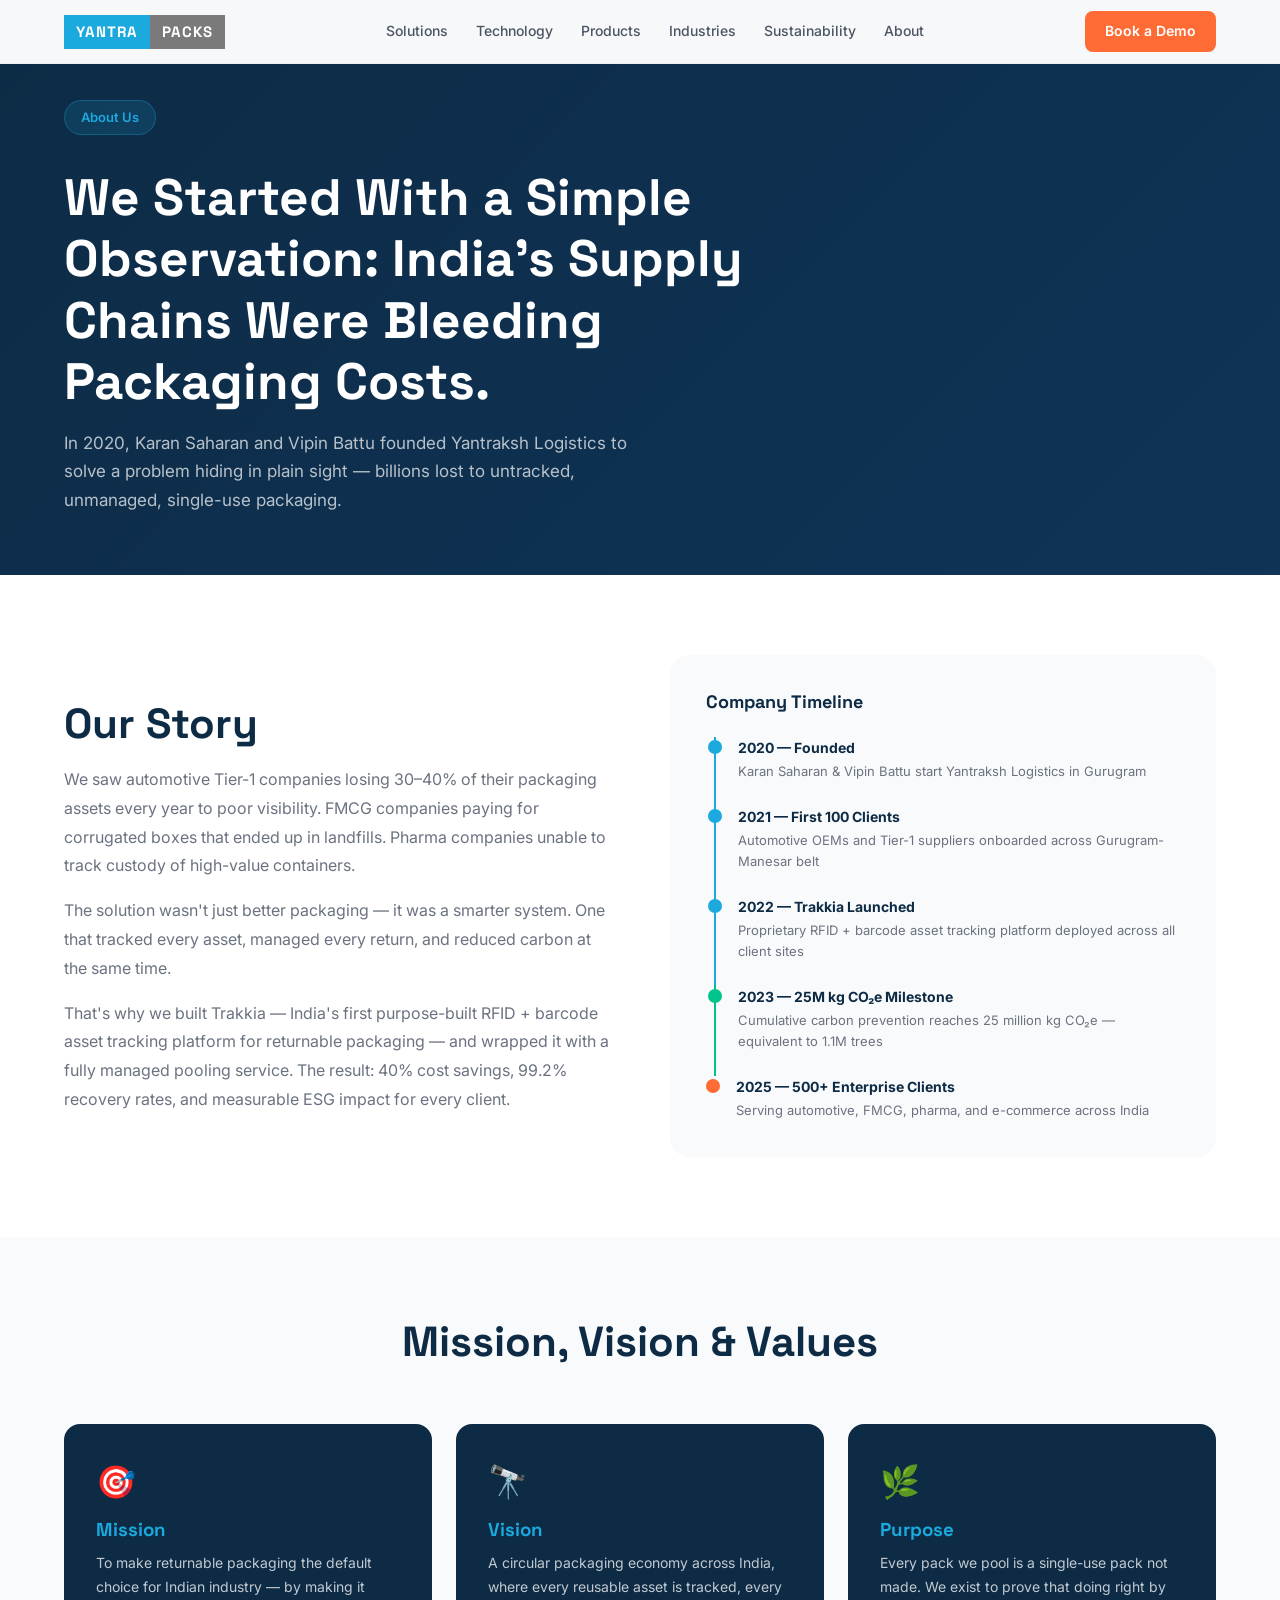
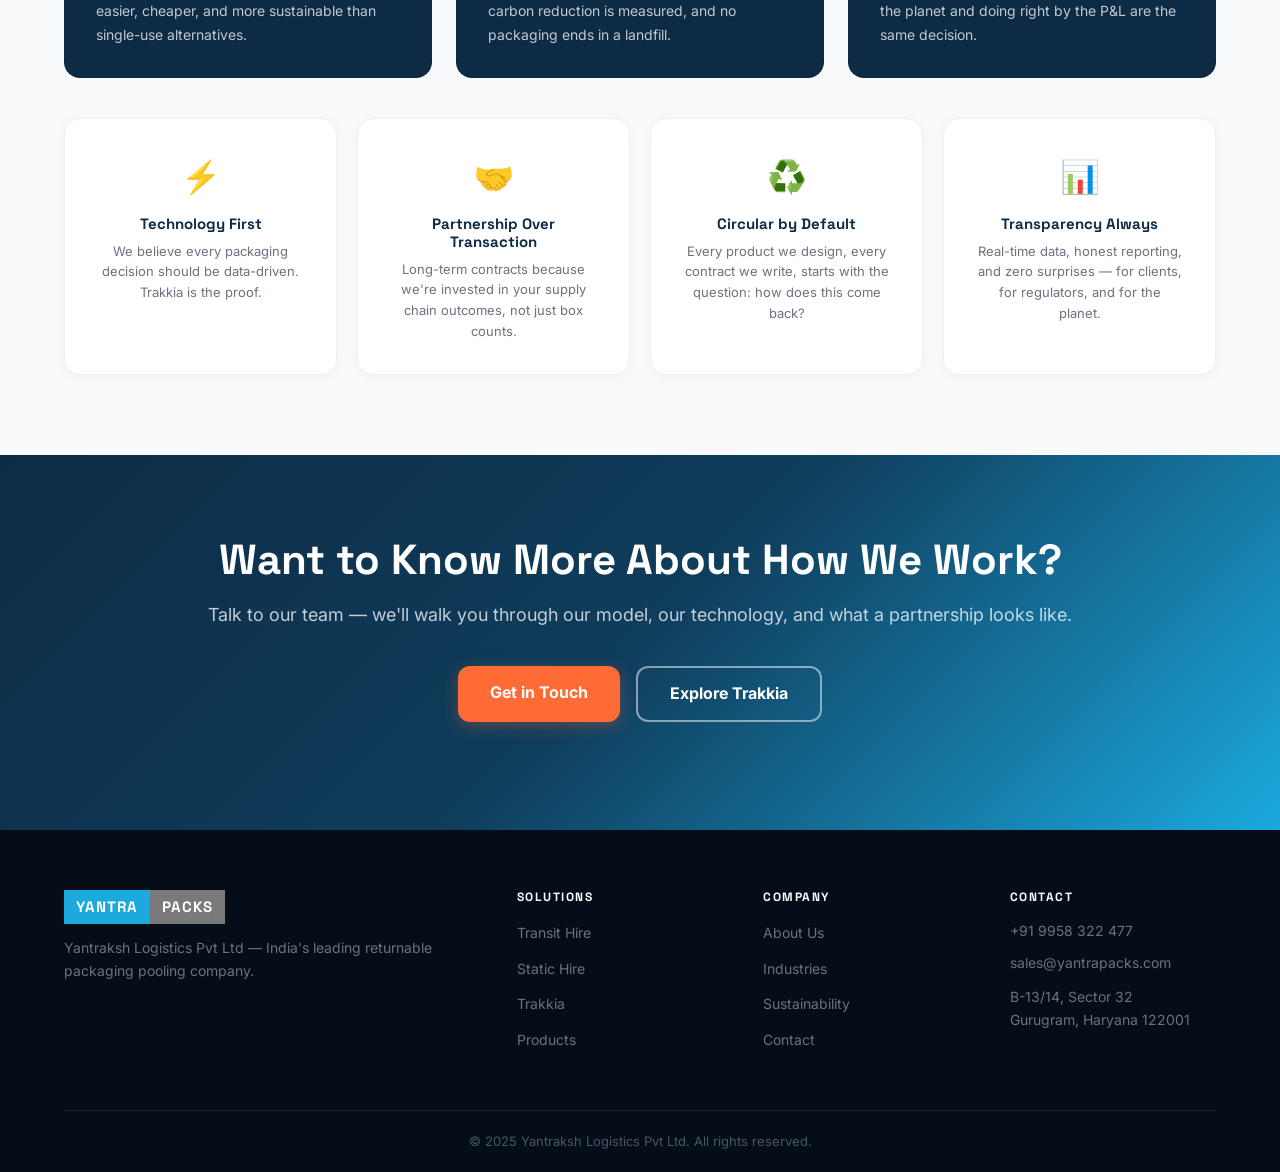
==== about.html @ 0116915f "feat: complete 8-page website with full SEO, content, and Trakkia showcase Pages: index, technology," ====
<!DOCTYPE html>
<html lang="en">
<head>
<meta charset="UTF-8">
<meta name="viewport" content="width=device-width, initial-scale=1.0">
<link href="https://fonts.googleapis.com/css2?family=Inter:wght@400;500;600;700&family=Space+Grotesk:wght@600;700;800;900&display=swap" rel="stylesheet">
<link rel="stylesheet" href="css/style.css">
<title>About Yantra Packs | Yantraksh Logistics Pvt Ltd — Gurugram</title>
<meta name="description" content="Founded in 2020 by Karan Saharan & Vipin Battu. Yantraksh Logistics Pvt Ltd is India's technology-driven returnable packaging pooling company, headquartered in Gurugram.">
<link rel="canonical" href="https://www.yantrapacks.com/about.html">
<meta property="og:title" content="About Yantra Packs | Yantraksh Logistics Pvt Ltd">
<meta property="og:type" content="website">
</head><body>
<nav class="navbar"><div class="container"><a href="index.html" class="nav-logo"><span class="logo-yantra">YANTRA</span><span class="logo-packs">PACKS</span></a><div class="nav-links"><a href="solutions.html">Solutions</a><a href="technology.html">Technology</a><a href="products.html">Products</a><a href="industries.html">Industries</a><a href="sustainability.html">Sustainability</a><a href="about.html">About</a></div><div class="nav-cta"><a href="contact.html" class="btn-demo">Book a Demo</a></div><button class="hamburger" id="mb" aria-label="Menu"><svg width="24" height="24" fill="none" stroke="#374151" stroke-width="2" viewBox="0 0 24 24"><path d="M4 6h16M4 12h16M4 18h16"/></svg></button></div><div class="mobile-menu" id="mm"><a href="solutions.html">Solutions</a><a href="technology.html">Technology</a><a href="products.html">Products</a><a href="industries.html">Industries</a><a href="sustainability.html">Sustainability</a><a href="about.html">About</a><a href="contact.html">Book a Demo</a></div></nav>
<section style="background:linear-gradient(135deg,#0D2B45,#0f3458);padding:100px 0 60px;">
  <div class="container">
    <span class="section-tag">About Us</span>
    <h1 style="font-size:clamp(32px,4vw,52px);font-weight:900;color:#fff;margin:16px 0 16px;max-width:700px;">We Started With a Simple Observation: India's Supply Chains Were Bleeding Packaging Costs.</h1>
    <p style="font-size:17px;color:rgba(255,255,255,0.7);max-width:600px;line-height:1.7;">In 2020, Karan Saharan and Vipin Battu founded Yantraksh Logistics to solve a problem hiding in plain sight — billions lost to untracked, unmanaged, single-use packaging.</p>
  </div>
</section>

<section class="section" style="background:#fff;">
  <div class="container">
    <div class="grid-2" style="align-items:center;gap:60px;">
      <div class="fu">
        <h2 class="section-title">Our Story</h2>
        <p style="color:#6b7280;line-height:1.8;margin-bottom:16px;">We saw automotive Tier-1 companies losing 30–40% of their packaging assets every year to poor visibility. FMCG companies paying for corrugated boxes that ended up in landfills. Pharma companies unable to track custody of high-value containers.</p>
        <p style="color:#6b7280;line-height:1.8;margin-bottom:16px;">The solution wasn't just better packaging — it was a smarter system. One that tracked every asset, managed every return, and reduced carbon at the same time.</p>
        <p style="color:#6b7280;line-height:1.8;">That's why we built Trakkia — India's first purpose-built RFID + barcode asset tracking platform for returnable packaging — and wrapped it with a fully managed pooling service. The result: 40% cost savings, 99.2% recovery rates, and measurable ESG impact for every client.</p>
      </div>
      <div class="fu2">
        <div style="background:#f9fafb;border-radius:20px;padding:36px;">
          <h3 style="font-size:18px;font-weight:800;color:#0D2B45;margin-bottom:24px;">Company Timeline</h3>
          <div style="display:flex;flex-direction:column;gap:0;">
            <div style="display:flex;gap:16px;padding-bottom:24px;border-left:2px solid #1BA9DE;margin-left:8px;padding-left:20px;"><div style="width:14px;height:14px;background:#1BA9DE;border-radius:50%;margin-left:-28px;flex-shrink:0;margin-top:3px;"></div><div><div style="font-weight:700;font-size:14px;color:#0D2B45;">2020 — Founded</div><div style="font-size:13px;color:#6b7280;margin-top:2px;">Karan Saharan & Vipin Battu start Yantraksh Logistics in Gurugram</div></div></div>
            <div style="display:flex;gap:16px;padding-bottom:24px;border-left:2px solid #1BA9DE;margin-left:8px;padding-left:20px;"><div style="width:14px;height:14px;background:#1BA9DE;border-radius:50%;margin-left:-28px;flex-shrink:0;margin-top:3px;"></div><div><div style="font-weight:700;font-size:14px;color:#0D2B45;">2021 — First 100 Clients</div><div style="font-size:13px;color:#6b7280;margin-top:2px;">Automotive OEMs and Tier-1 suppliers onboarded across Gurugram-Manesar belt</div></div></div>
            <div style="display:flex;gap:16px;padding-bottom:24px;border-left:2px solid #1BA9DE;margin-left:8px;padding-left:20px;"><div style="width:14px;height:14px;background:#1BA9DE;border-radius:50%;margin-left:-28px;flex-shrink:0;margin-top:3px;"></div><div><div style="font-weight:700;font-size:14px;color:#0D2B45;">2022 — Trakkia Launched</div><div style="font-size:13px;color:#6b7280;margin-top:2px;">Proprietary RFID + barcode asset tracking platform deployed across all client sites</div></div></div>
            <div style="display:flex;gap:16px;padding-bottom:24px;border-left:2px solid #00C48C;margin-left:8px;padding-left:20px;"><div style="width:14px;height:14px;background:#00C48C;border-radius:50%;margin-left:-28px;flex-shrink:0;margin-top:3px;"></div><div><div style="font-weight:700;font-size:14px;color:#0D2B45;">2023 — 25M kg CO₂e Milestone</div><div style="font-size:13px;color:#6b7280;margin-top:2px;">Cumulative carbon prevention reaches 25 million kg CO₂e — equivalent to 1.1M trees</div></div></div>
            <div style="display:flex;gap:16px;margin-left:8px;padding-left:20px;"><div style="width:14px;height:14px;background:#FF6B35;border-radius:50%;margin-left:-28px;flex-shrink:0;margin-top:3px;"></div><div><div style="font-weight:700;font-size:14px;color:#0D2B45;">2025 — 500+ Enterprise Clients</div><div style="font-size:13px;color:#6b7280;margin-top:2px;">Serving automotive, FMCG, pharma, and e-commerce across India</div></div></div>
          </div>
        </div>
      </div>
    </div>
  </div>
</section>

<section class="section" style="background:#f9fafb;">
  <div class="container">
    <div class="section-header text-center fu"><h2 class="section-title">Mission, Vision & Values</h2></div>
    <div class="grid-3" style="margin-bottom:40px;">
      <div style="background:#0D2B45;border-radius:16px;padding:32px;" class="fu"><div style="font-size:32px;margin-bottom:12px;">🎯</div><h3 style="color:#1BA9DE;font-weight:800;margin-bottom:10px;">Mission</h3><p style="color:rgba(255,255,255,0.75);font-size:14px;line-height:1.7;">To make returnable packaging the default choice for Indian industry — by making it easier, cheaper, and more sustainable than single-use alternatives.</p></div>
      <div style="background:#0D2B45;border-radius:16px;padding:32px;" class="fu2"><div style="font-size:32px;margin-bottom:12px;">🔭</div><h3 style="color:#1BA9DE;font-weight:800;margin-bottom:10px;">Vision</h3><p style="color:rgba(255,255,255,0.75);font-size:14px;line-height:1.7;">A circular packaging economy across India, where every reusable asset is tracked, every carbon reduction is measured, and no packaging ends in a landfill.</p></div>
      <div style="background:#0D2B45;border-radius:16px;padding:32px;" class="fu3"><div style="font-size:32px;margin-bottom:12px;">🌿</div><h3 style="color:#1BA9DE;font-weight:800;margin-bottom:10px;">Purpose</h3><p style="color:rgba(255,255,255,0.75);font-size:14px;line-height:1.7;">Every pack we pool is a single-use pack not made. We exist to prove that doing right by the planet and doing right by the P&L are the same decision.</p></div>
    </div>
    <div class="grid-4">
      <div class="card fu" style="text-align:center;"><div style="font-size:32px;margin-bottom:12px;">⚡</div><h3 style="font-size:15px;font-weight:700;color:#0D2B45;margin-bottom:8px;">Technology First</h3><p style="font-size:13px;color:#6b7280;">We believe every packaging decision should be data-driven. Trakkia is the proof.</p></div>
      <div class="card fu2" style="text-align:center;"><div style="font-size:32px;margin-bottom:12px;">🤝</div><h3 style="font-size:15px;font-weight:700;color:#0D2B45;margin-bottom:8px;">Partnership Over Transaction</h3><p style="font-size:13px;color:#6b7280;">Long-term contracts because we're invested in your supply chain outcomes, not just box counts.</p></div>
      <div class="card fu3" style="text-align:center;"><div style="font-size:32px;margin-bottom:12px;">♻️</div><h3 style="font-size:15px;font-weight:700;color:#0D2B45;margin-bottom:8px;">Circular by Default</h3><p style="font-size:13px;color:#6b7280;">Every product we design, every contract we write, starts with the question: how does this come back?</p></div>
      <div class="card fu3" style="text-align:center;"><div style="font-size:32px;margin-bottom:12px;">📊</div><h3 style="font-size:15px;font-weight:700;color:#0D2B45;margin-bottom:8px;">Transparency Always</h3><p style="font-size:13px;color:#6b7280;">Real-time data, honest reporting, and zero surprises — for clients, for regulators, and for the planet.</p></div>
    </div>
  </div>
</section>

<section class="cta-band">
  <div class="container">
    <h2 class="fu">Want to Know More About How We Work?</h2>
    <p class="fu2">Talk to our team — we'll walk you through our model, our technology, and what a partnership looks like.</p>
    <div class="cta-btns fu3"><a href="contact.html" class="btn-primary">Get in Touch</a><a href="technology.html" class="btn-outline-white">Explore Trakkia</a></div>
  </div>
</section>
<footer class="footer"><div class="container"><div class="footer-grid"><div><div class="nav-logo" style="margin-bottom:12px;"><span class="logo-yantra">YANTRA</span><span class="logo-packs">PACKS</span></div><p class="footer-tagline">Yantraksh Logistics Pvt Ltd — India's leading returnable packaging pooling company.</p></div><div><h4>Solutions</h4><ul><li><a href="solutions.html">Transit Hire</a></li><li><a href="solutions.html">Static Hire</a></li><li><a href="technology.html">Trakkia</a></li><li><a href="products.html">Products</a></li></ul></div><div><h4>Company</h4><ul><li><a href="about.html">About Us</a></li><li><a href="industries.html">Industries</a></li><li><a href="sustainability.html">Sustainability</a></li><li><a href="contact.html">Contact</a></li></ul></div><div><h4>Contact</h4><ul class="footer-contact"><li><a href="tel:+919958322477">+91 9958 322 477</a></li><li><a href="mailto:sales@yantrapacks.com">sales@yantrapacks.com</a></li><li style="margin-top:8px;line-height:1.7;">B-13/14, Sector 32<br>Gurugram, Haryana 122001</li></ul></div></div><div class="footer-bar">© 2025 Yantraksh Logistics Pvt Ltd. All rights reserved.</div></div></footer><script src="js/main.js"></script>
</body>
</html>
---- css/style.css ----
/* Yantra Packs — Master Stylesheet */
:root {
  --primary: #1BA9DE;
  --navy: #0D2B45;
  --eco: #00C48C;
  --cta: #FF6B35;
  --gray-dark: #7A7A7A;
  --text: #1A2B3C;
  --bg-light: #F5FAFD;
}

/* Reset & Base */
*, *::before, *::after { box-sizing: border-box; margin: 0; padding: 0; }
body { font-family: 'Inter', sans-serif; color: var(--text); background: #fff; line-height: 1.6; }
h1,h2,h3,h4,h5 { font-family: 'Space Grotesk', sans-serif; line-height: 1.2; }
a { text-decoration: none; color: inherit; }
img { max-width: 100%; }

/* Layout */
.container { max-width: 1200px; margin: 0 auto; padding: 0 24px; }
.section { padding: 80px 0; }
.section-sm { padding: 60px 0; }
.grid-2 { display: grid; grid-template-columns: 1fr 1fr; gap: 32px; }
.grid-3 { display: grid; grid-template-columns: repeat(3, 1fr); gap: 24px; }
.grid-4 { display: grid; grid-template-columns: repeat(4, 1fr); gap: 20px; }
.grid-6 { display: grid; grid-template-columns: repeat(6, 1fr); gap: 12px; }
.flex { display: flex; }
.flex-center { display: flex; align-items: center; justify-content: center; }
.flex-between { display: flex; align-items: center; justify-content: space-between; }
.text-center { text-align: center; }

/* Typography */
.section-tag { display: inline-block; background: rgba(27,169,222,0.15); color: var(--primary); border: 1px solid rgba(27,169,222,0.3); padding: 6px 16px; border-radius: 99px; font-size: 13px; font-weight: 600; margin-bottom: 16px; }
.section-title { font-size: clamp(28px, 4vw, 42px); font-weight: 800; color: var(--navy); margin-bottom: 16px; }
.section-title.white { color: #fff; }
.section-sub { font-size: 16px; color: #6b7280; max-width: 560px; }
.section-header { margin-bottom: 56px; }

/* Navbar */
.navbar { position: fixed; top: 0; width: 100%; z-index: 100; background: rgba(255,255,255,0.97); backdrop-filter: blur(12px); border-bottom: 1px solid #f0f0f0; height: 64px; }
.navbar .container { height: 100%; display: flex; align-items: center; justify-content: space-between; }
.nav-logo { display: flex; align-items: center; }
.logo-yantra { background: var(--primary); color: #fff; font-weight: 800; padding: 5px 12px; font-family: 'Space Grotesk', sans-serif; letter-spacing: 1px; font-size: 15px; }
.logo-packs { background: var(--gray-dark); color: #fff; font-weight: 800; padding: 5px 12px; font-family: 'Space Grotesk', sans-serif; letter-spacing: 1px; font-size: 15px; }
.nav-links { display: flex; align-items: center; gap: 28px; }
.nav-links a { font-size: 14px; font-weight: 500; color: #4b5563; transition: color 0.2s; }
.nav-links a:hover { color: var(--primary); }
.nav-cta { display: flex; align-items: center; gap: 12px; }
.btn-demo { background: var(--cta); color: #fff; padding: 9px 20px; border-radius: 8px; font-weight: 600; font-size: 14px; transition: background 0.2s; white-space: nowrap; }
.btn-demo:hover { background: #e05a28; }
.hamburger { display: none; background: none; border: none; cursor: pointer; padding: 4px; }
.mobile-menu { display: none; position: absolute; top: 64px; left: 0; width: 100%; background: #fff; border-top: 1px solid #f0f0f0; padding: 16px 24px; box-shadow: 0 8px 24px rgba(0,0,0,0.1); }
.mobile-menu.open { display: block; }
.mobile-menu a { display: block; padding: 10px 0; font-size: 15px; font-weight: 500; color: #374151; border-bottom: 1px solid #f9f9f9; }
.mobile-menu a:last-child { border-bottom: none; background: var(--cta); color: #fff; text-align: center; padding: 12px; border-radius: 8px; margin-top: 8px; font-weight: 600; }

/* Buttons */
.btn-primary { background: var(--cta); color: #fff; padding: 14px 32px; border-radius: 12px; font-weight: 700; font-size: 16px; display: inline-block; transition: background 0.2s, transform 0.1s; box-shadow: 0 4px 16px rgba(255,107,53,0.3); }
.btn-primary:hover { background: #e05a28; transform: translateY(-1px); }
.btn-outline-white { border: 2px solid rgba(255,255,255,0.5); color: #fff; padding: 13px 32px; border-radius: 12px; font-weight: 700; font-size: 16px; display: inline-block; transition: background 0.2s; }
.btn-outline-white:hover { background: rgba(255,255,255,0.1); }
.btn-outline-navy { border: 2px solid var(--navy); color: var(--navy); padding: 12px 32px; border-radius: 12px; font-weight: 700; font-size: 15px; display: inline-block; transition: all 0.2s; }
.btn-outline-navy:hover { background: var(--navy); color: #fff; }
.btn-outline-primary { border: 2px solid var(--primary); color: var(--primary); padding: 12px 32px; border-radius: 12px; font-weight: 700; font-size: 15px; display: inline-block; transition: all 0.2s; }
.btn-outline-primary:hover { background: var(--primary); color: #fff; }

/* Hero */
.hero { background: linear-gradient(135deg, #0D2B45 0%, #0f3458 50%, #1a4a6e 100%); min-height: 100vh; display: flex; align-items: center; padding-top: 64px; }
.hero-content { padding: 60px 0; }
.hero-tag { display: inline-block; background: rgba(27,169,222,0.2); color: var(--primary); border: 1px solid rgba(27,169,222,0.35); padding: 7px 18px; border-radius: 99px; font-size: 13px; font-weight: 600; margin-bottom: 24px; }
.hero h1 { font-size: clamp(36px, 5vw, 60px); font-weight: 900; color: #fff; margin-bottom: 20px; line-height: 1.1; }
.hero h1 span { color: var(--primary); }
.hero-sub { font-size: 18px; color: rgba(255,255,255,0.75); margin-bottom: 36px; max-width: 520px; line-height: 1.7; }
.hero-btns { display: flex; gap: 16px; flex-wrap: wrap; margin-bottom: 48px; }
.hero-stats { display: grid; grid-template-columns: repeat(3, 1fr); gap: 16px; max-width: 480px; }
.stat-badge { background: rgba(255,255,255,0.08); border: 1px solid rgba(255,255,255,0.15); border-radius: 12px; padding: 16px; text-align: center; box-shadow: 0 0 24px rgba(27,169,222,0.1); }
.stat-badge .num { font-size: 24px; font-weight: 900; color: var(--primary); font-family: 'Space Grotesk', sans-serif; }
.stat-badge .lbl { font-size: 11px; color: rgba(255,255,255,0.6); margin-top: 4px; }

/* Dashboard Mockup */
.dashboard-mock { background: #060f1a; border-radius: 20px; padding: 20px; border: 1px solid rgba(27,169,222,0.2); box-shadow: 0 24px 80px rgba(0,0,0,0.5), 0 0 40px rgba(27,169,222,0.1); }
.dash-header { display: flex; align-items: center; justify-content: space-between; margin-bottom: 16px; }
.dash-logo { background: var(--primary); color: #fff; font-weight: 700; padding: 4px 10px; font-size: 12px; letter-spacing: 1px; font-family: 'Space Grotesk', sans-serif; }
.dash-live { display: flex; align-items: center; gap: 6px; font-size: 12px; color: #4ade80; font-weight: 600; }
.dash-dot { width: 8px; height: 8px; background: #4ade80; border-radius: 50%; animation: pulse 2s infinite; }
@keyframes pulse { 0%,100%{opacity:1} 50%{opacity:0.4} }
.dash-cards { display: grid; grid-template-columns: repeat(3, 1fr); gap: 10px; margin-bottom: 16px; }
.dash-card { background: rgba(13,43,69,0.8); border-radius: 10px; padding: 12px; text-align: center; }
.dash-card .dval { font-size: 18px; font-weight: 800; color: #fff; font-family: 'Space Grotesk', sans-serif; }
.dash-card .dval.blue { color: var(--primary); }
.dash-card .dval.green { color: var(--eco); }
.dash-card .dlbl { font-size: 11px; color: #9ca3af; margin-top: 2px; }
.dash-bar-row { margin-bottom: 16px; }
.dash-bar-label { display: flex; justify-content: space-between; font-size: 12px; color: #9ca3af; margin-bottom: 6px; }
.dash-bar-label span:last-child { color: var(--eco); font-weight: 600; }
.dash-bar-track { background: #1f2937; border-radius: 99px; height: 8px; }
.dash-bar-fill { background: var(--primary); height: 8px; border-radius: 99px; }
.dash-events { display: flex; flex-direction: column; gap: 8px; }
.dash-event { display: flex; align-items: center; gap: 10px; background: rgba(13,43,69,0.5); border-radius: 8px; padding: 10px 12px; }
.dash-dot-sm { width: 8px; height: 8px; border-radius: 50%; flex-shrink: 0; }
.dash-event-text { font-size: 12px; color: #d1d5db; flex: 1; }
.dash-event-time { font-size: 11px; color: #6b7280; }

/* Cards */
.card { background: #fff; border-radius: 16px; padding: 32px; border: 1px solid #f0f0f0; box-shadow: 0 2px 12px rgba(0,0,0,0.04); }
.card:hover { box-shadow: 0 8px 32px rgba(0,0,0,0.08); transform: translateY(-2px); transition: all 0.2s; }
.card-icon { font-size: 40px; margin-bottom: 16px; }

/* Steps */
.step-num { width: 64px; height: 64px; background: rgba(27,169,222,0.1); border-radius: 16px; display: flex; align-items: center; justify-content: center; font-size: 24px; font-weight: 900; color: var(--primary); font-family: 'Space Grotesk', sans-serif; margin: 0 auto 20px; }

/* Feature Tiles (Trakkia) */
.feature-tile { background: rgba(255,255,255,0.05); border: 1px solid rgba(255,255,255,0.1); border-radius: 16px; padding: 24px; text-align: center; transition: background 0.2s; }
.feature-tile:hover { background: rgba(255,255,255,0.1); }
.feature-tile .icon { font-size: 32px; margin-bottom: 12px; }
.feature-tile h3 { color: #fff; font-weight: 700; margin-bottom: 8px; font-size: 16px; }
.feature-tile p { color: rgba(147,197,253,0.8); font-size: 13px; line-height: 1.6; }

/* Impact Band */
.impact-band { background: var(--primary); padding: 64px 0; }
.impact-stat .big { font-size: clamp(40px, 5vw, 56px); font-weight: 900; color: #fff; font-family: 'Space Grotesk', sans-serif; }
.impact-stat .lbl { font-size: 14px; color: rgba(255,255,255,0.75); font-weight: 500; margin-top: 6px; }

/* Hire Model Cards */
.hire-card { border-radius: 16px; overflow: hidden; border: 1px solid #e5e7eb; box-shadow: 0 2px 12px rgba(0,0,0,0.04); }
.hire-header { padding: 24px 32px; }
.hire-header h3 { color: #fff; font-size: 22px; font-weight: 800; margin-bottom: 4px; }
.hire-header p { color: rgba(255,255,255,0.7); font-size: 14px; }
.hire-body { padding: 28px 32px; }
.hire-body ul { list-style: none; margin-bottom: 20px; }
.hire-body ul li { display: flex; align-items: flex-start; gap: 10px; font-size: 14px; color: #4b5563; margin-bottom: 12px; }
.hire-body ul li::before { content: "✓"; color: var(--primary); font-weight: 700; flex-shrink: 0; margin-top: 1px; }
.sku-tags { display: flex; flex-wrap: wrap; gap: 8px; margin-top: 16px; }
.sku-tag { background: rgba(27,169,222,0.1); color: var(--primary); padding: 4px 12px; border-radius: 99px; font-size: 12px; font-weight: 600; }
.sku-tag.gray { background: #f3f4f6; color: #4b5563; }

/* Products */
.product-card { background: #fff; border-radius: 16px; padding: 24px; border: 1px solid #f0f0f0; text-align: center; box-shadow: 0 2px 8px rgba(0,0,0,0.04); transition: all 0.2s; }
.product-card:hover { box-shadow: 0 8px 28px rgba(0,0,0,0.08); transform: translateY(-3px); }
.product-card .icon { font-size: 40px; margin-bottom: 12px; }
.product-badge { display: inline-block; background: rgba(27,169,222,0.1); color: var(--primary); font-size: 11px; font-weight: 600; padding: 3px 10px; border-radius: 99px; margin-bottom: 10px; }
.product-card h3 { font-size: 14px; font-weight: 700; color: var(--navy); margin-bottom: 6px; }
.product-card p { font-size: 12px; color: #9ca3af; }

/* Industry Tiles */
.industry-tile { background: #f9fafb; border: 1px solid #e5e7eb; border-radius: 14px; padding: 20px; text-align: center; transition: all 0.2s; display: block; }
.industry-tile:hover { background: rgba(27,169,222,0.05); border-color: rgba(27,169,222,0.35); transform: translateY(-2px); }
.industry-tile .icon { font-size: 32px; margin-bottom: 10px; }
.industry-tile span { display: block; font-size: 13px; font-weight: 600; color: var(--navy); }

/* Sustainability */
.sustain-section { background: #071a0f; padding: 80px 0; }
.sustain-tag { display: inline-block; background: rgba(0,196,140,0.15); color: var(--eco); border: 1px solid rgba(0,196,140,0.3); padding: 6px 16px; border-radius: 99px; font-size: 13px; font-weight: 600; margin-bottom: 16px; }
.eco-stat { background: rgba(0,196,140,0.1); border: 1px solid rgba(0,196,140,0.2); border-radius: 14px; padding: 24px; text-align: center; }
.eco-stat .num { font-size: 36px; font-weight: 900; color: #fff; font-family: 'Space Grotesk', sans-serif; }
.eco-stat .unit { font-size: 13px; font-weight: 700; color: var(--eco); margin-top: 4px; }
.eco-stat .desc { font-size: 12px; color: rgba(134,239,172,0.8); margin-top: 2px; }
.eco-feature { background: rgba(255,255,255,0.05); border: 1px solid rgba(255,255,255,0.08); border-radius: 14px; padding: 24px; }
.eco-feature h3 { color: #fff; font-weight: 700; margin-bottom: 8px; font-size: 16px; }
.eco-feature p { color: rgba(134,239,172,0.8); font-size: 14px; line-height: 1.6; }

/* Customers */
.customer-tile { border: 1px solid #e5e7eb; border-radius: 10px; padding: 12px 8px; text-align: center; font-size: 12px; font-weight: 600; color: #4b5563; transition: all 0.2s; cursor: default; }
.customer-tile:hover { border-color: var(--primary); color: var(--primary); }
.testimonial { background: #f9fafb; border-radius: 20px; padding: 40px; max-width: 760px; margin: 48px auto 0; text-align: center; }
.testimonial blockquote { font-size: 17px; color: #374151; font-style: italic; line-height: 1.7; margin-bottom: 16px; }
.testimonial cite { font-size: 14px; font-weight: 600; color: var(--navy); font-style: normal; }

/* CTA Band */
.cta-band { background: linear-gradient(135deg, #0D2B45 0%, #0f3d5c 50%, #1BA9DE 100%); padding: 80px 0; text-align: center; }
.cta-band h2 { font-size: clamp(28px, 4vw, 42px); font-weight: 800; color: #fff; margin-bottom: 16px; }
.cta-band p { font-size: 18px; color: rgba(255,255,255,0.75); margin-bottom: 36px; }
.cta-btns { display: flex; justify-content: center; gap: 16px; flex-wrap: wrap; margin-bottom: 28px; }
.cta-contact { font-size: 14px; color: rgba(255,255,255,0.6); }

/* Footer */
.footer { background: #040d18; padding: 60px 0 0; }
.footer-grid { display: grid; grid-template-columns: 2fr 1fr 1fr 1fr; gap: 40px; margin-bottom: 48px; }
.footer h4 { color: #fff; font-size: 12px; font-weight: 700; letter-spacing: 1.5px; text-transform: uppercase; margin-bottom: 16px; }
.footer-tagline { color: #6b7280; font-size: 14px; line-height: 1.7; margin-top: 12px; }
.footer ul { list-style: none; }
.footer ul li { margin-bottom: 10px; }
.footer ul li a { color: #6b7280; font-size: 14px; transition: color 0.2s; }
.footer ul li a:hover { color: var(--primary); }
.footer-contact li { color: #6b7280; font-size: 14px; }
.footer-bar { border-top: 1px solid #1a2537; padding: 20px 0; text-align: center; color: #4b5563; font-size: 13px; }

/* Scroll Animations */
.fu, .fu2, .fu3 { opacity: 0; transform: translateY(28px); transition: opacity 0.7s ease, transform 0.7s ease; }
.fu2 { transition-delay: 0.15s; }
.fu3 { transition-delay: 0.3s; }
.fu.visible, .fu2.visible, .fu3.visible { opacity: 1; transform: translateY(0); }

/* Responsive */
@media (max-width: 1024px) {
  .grid-6 { grid-template-columns: repeat(3, 1fr); }
  .footer-grid { grid-template-columns: 1fr 1fr; }
}
@media (max-width: 768px) {
  .nav-links, .nav-cta { display: none; }
  .hamburger { display: block; }
  .grid-2, .grid-3, .grid-4 { grid-template-columns: 1fr; }
  .grid-6 { grid-template-columns: repeat(2, 1fr); }
  .hero-stats { grid-template-columns: repeat(3, 1fr); }
  .footer-grid { grid-template-columns: 1fr; gap: 28px; }
  .impact-band .grid-4 { grid-template-columns: repeat(2, 1fr); }
  .dash-cards { grid-template-columns: repeat(3, 1fr); }
  .cta-btns { flex-direction: column; align-items: center; }
  .hero-btns { flex-direction: column; }
  .btn-primary, .btn-outline-white { width: 100%; text-align: center; }
}
@media (max-width: 480px) {
  .hero-stats { grid-template-columns: 1fr; }
  .dash-cards { grid-template-columns: 1fr; }
}

/* Tab Component (technology.html) */
.tab-btn { transition: all 0.2s; }
.tab-btn.active { background: #1BA9DE !important; border-color: #1BA9DE !important; color: #fff !important; }
.tab-panel { display: block; }
.tab-panel + .tab-panel { display: none; }

/* Comparison table */
table th, table td { vertical-align: middle; }

/* Contact form responsive */
@media (max-width: 640px) {
  .contact-form [style*="grid-template-columns:1fr 1fr"] { display: block !important; }
}
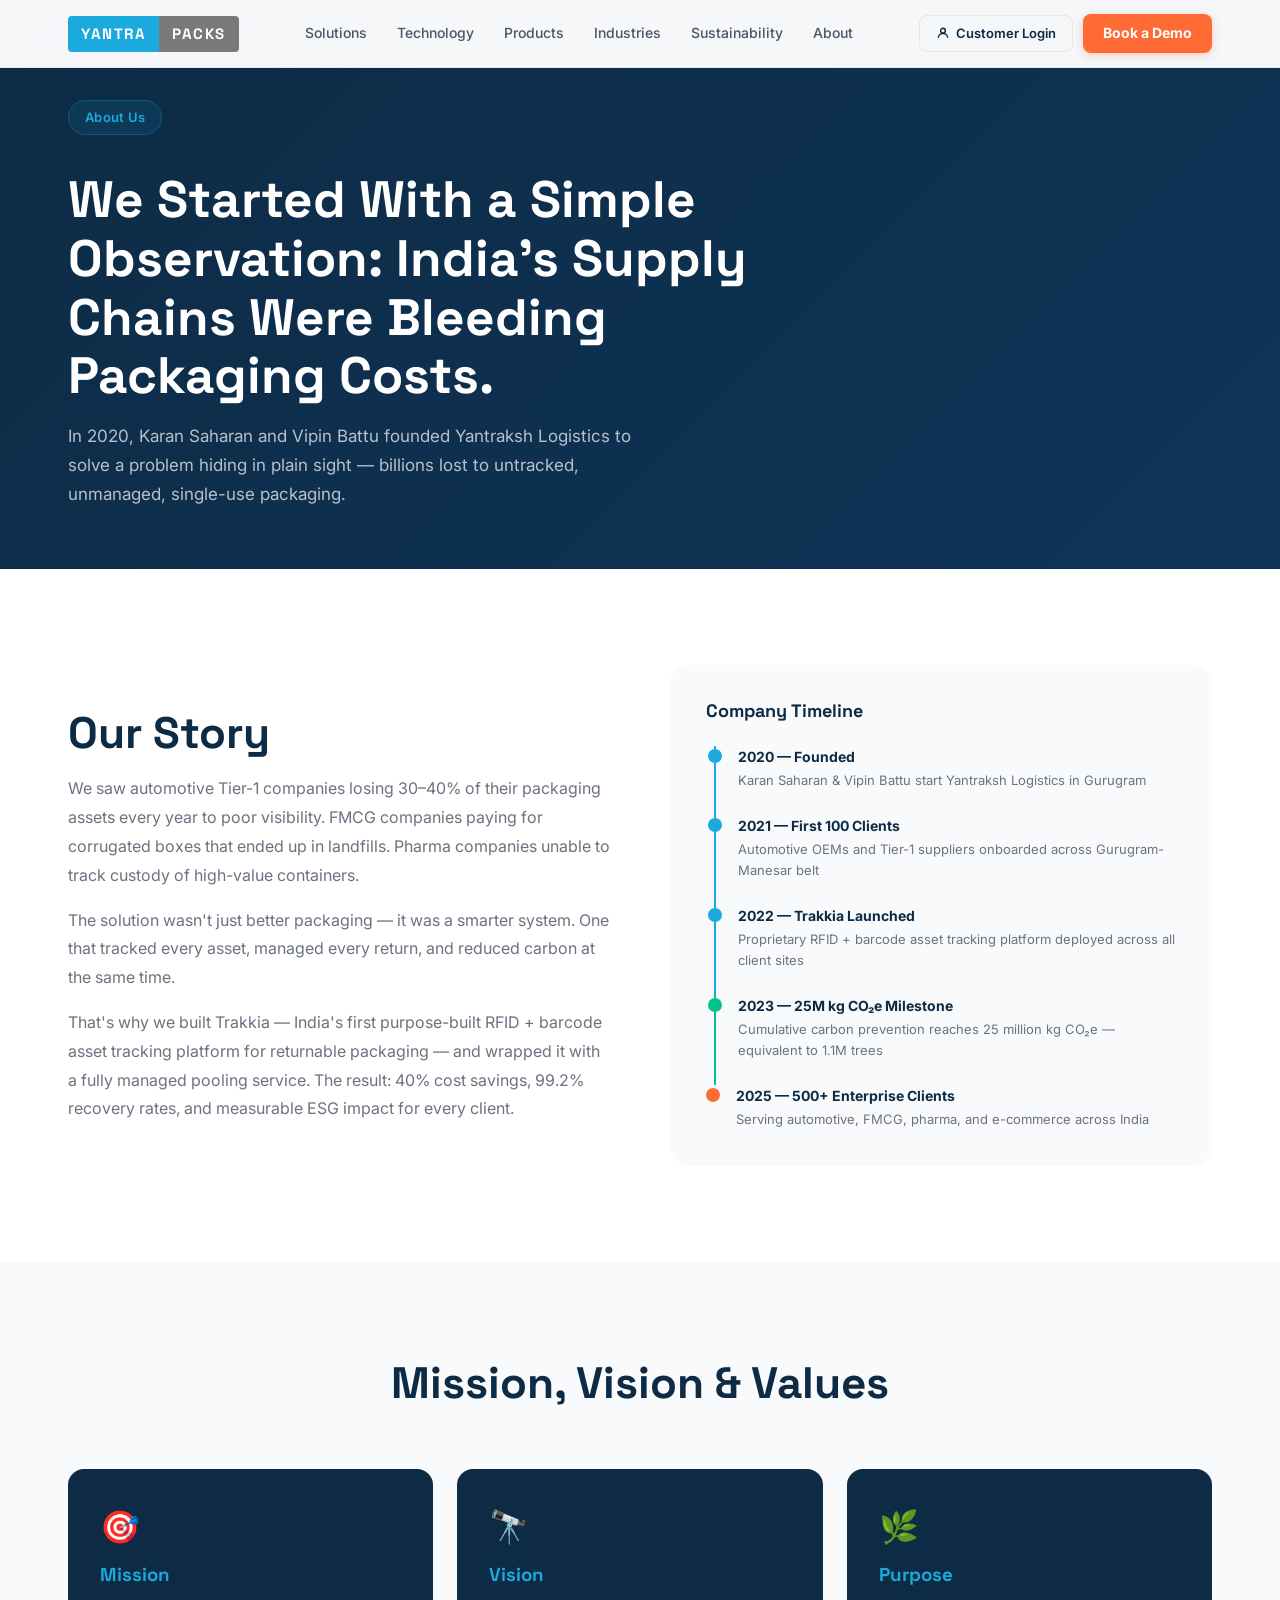
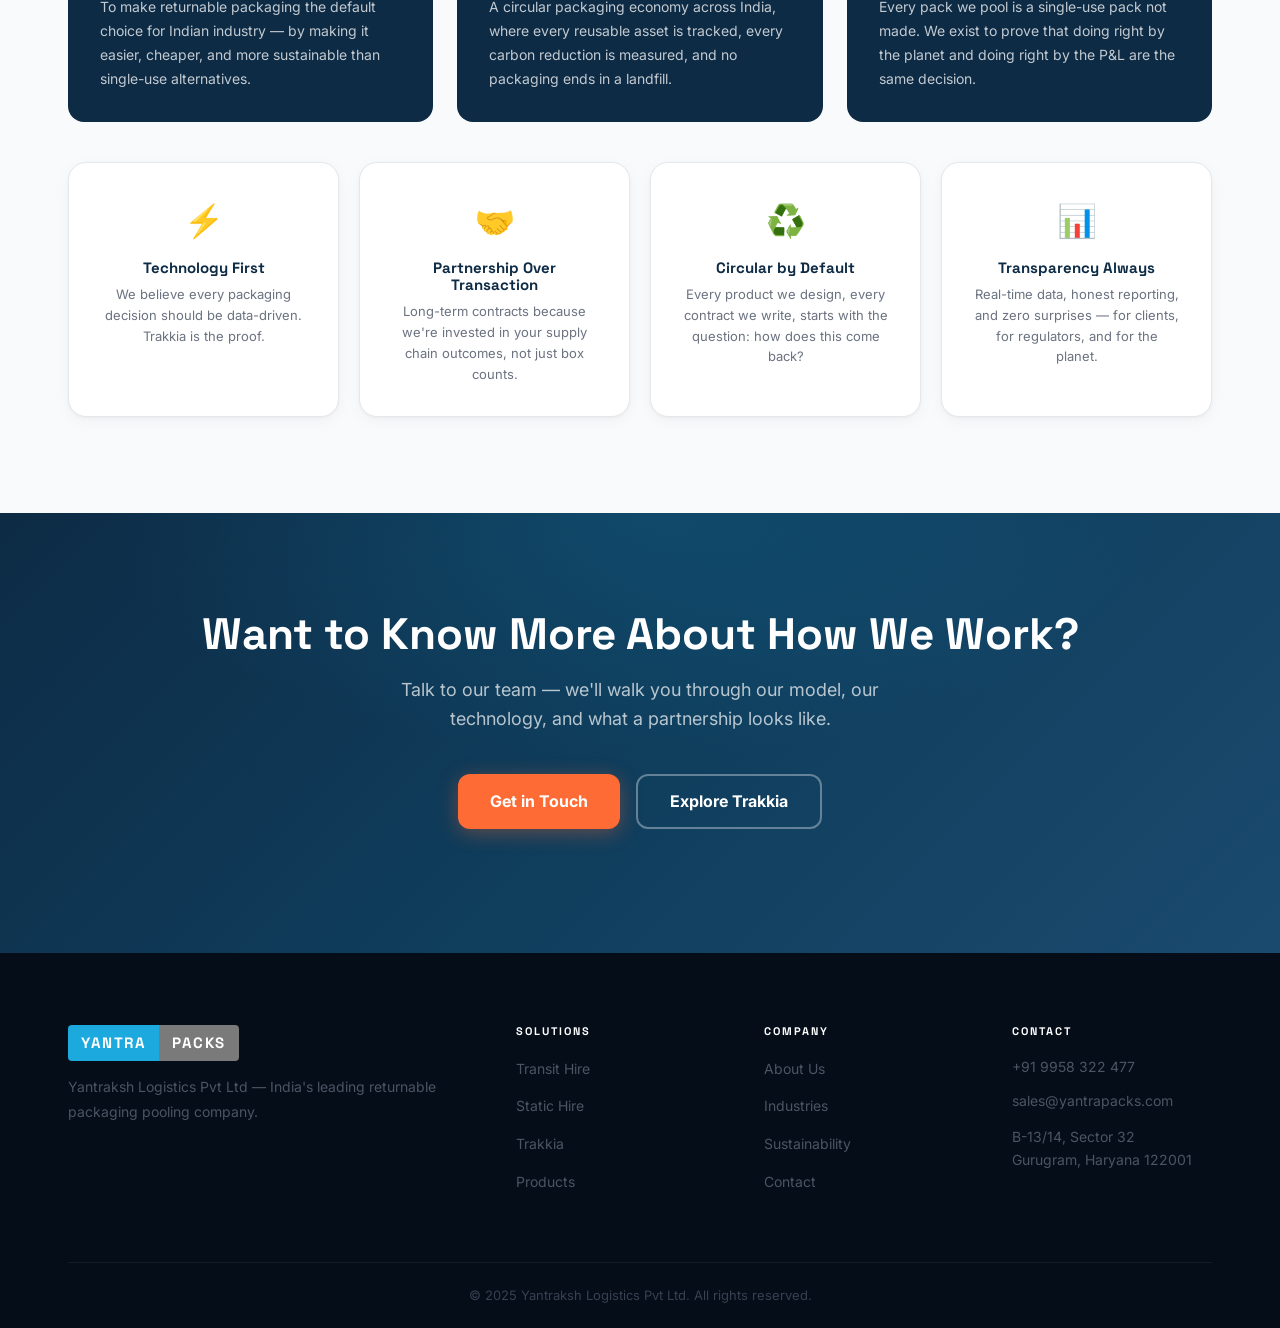
==== commit 701b823f: "feat: premium design v2 + PackIt calculator + Trakkia login - Full CSS overhaul: gradient hero, grid" ====
--- a/about.html
+++ b/about.html
@@ -11,7 +11,7 @@
 <meta property="og:title" content="About Yantra Packs | Yantraksh Logistics Pvt Ltd">
 <meta property="og:type" content="website">
 </head><body>
-<nav class="navbar"><div class="container"><a href="index.html" class="nav-logo"><span class="logo-yantra">YANTRA</span><span class="logo-packs">PACKS</span></a><div class="nav-links"><a href="solutions.html">Solutions</a><a href="technology.html">Technology</a><a href="products.html">Products</a><a href="industries.html">Industries</a><a href="sustainability.html">Sustainability</a><a href="about.html">About</a></div><div class="nav-cta"><a href="contact.html" class="btn-demo">Book a Demo</a></div><button class="hamburger" id="mb" aria-label="Menu"><svg width="24" height="24" fill="none" stroke="#374151" stroke-width="2" viewBox="0 0 24 24"><path d="M4 6h16M4 12h16M4 18h16"/></svg></button></div><div class="mobile-menu" id="mm"><a href="solutions.html">Solutions</a><a href="technology.html">Technology</a><a href="products.html">Products</a><a href="industries.html">Industries</a><a href="sustainability.html">Sustainability</a><a href="about.html">About</a><a href="contact.html">Book a Demo</a></div></nav>
+<nav class="navbar" id="navbar"><div class="container"><a href="index.html" class="nav-logo"><span class="logo-yantra">YANTRA</span><span class="logo-packs">PACKS</span></a><div class="nav-links"><a href="solutions.html">Solutions</a><a href="technology.html">Technology</a><a href="products.html">Products</a><a href="industries.html">Industries</a><a href="sustainability.html">Sustainability</a><a href="about.html">About</a></div><div class="nav-actions"><a href="https://app.trakkia.com" target="_blank" rel="noopener" class="btn-login"><svg width="14" height="14" viewBox="0 0 24 24" fill="none" stroke="currentColor" stroke-width="2.5"><circle cx="12" cy="8" r="4"/><path d="M4 20c0-4 3.6-7 8-7s8 3 8 7"/></svg>Customer Login</a><a href="contact.html" class="btn-demo">Book a Demo</a></div><button class="hamburger" id="mb" aria-label="Menu"><svg width="22" height="22" fill="none" stroke="#374151" stroke-width="2.5" viewBox="0 0 24 24"><path d="M4 6h16M4 12h16M4 18h16"/></svg></button></div><div class="mobile-menu" id="mm"><a href="https://app.trakkia.com" target="_blank" class="mobile-login">🔐 Customer Login (app.trakkia.com)</a><a href="solutions.html">Solutions</a><a href="technology.html">Technology</a><a href="products.html">Products</a><a href="industries.html">Industries</a><a href="sustainability.html">Sustainability</a><a href="about.html">About</a><a href="contact.html">Book a Demo</a></div></nav>
 <section style="background:linear-gradient(135deg,#0D2B45,#0f3458);padding:100px 0 60px;">
   <div class="container">
     <span class="section-tag">About Us</span>
--- a/css/style.css
+++ b/css/style.css
@@ -1,229 +1,452 @@
-/* Yantra Packs — Master Stylesheet */
+/* ============================================================
+   YANTRA PACKS — Premium Design System v2
+   ============================================================ */
+
 :root {
   --primary: #1BA9DE;
+  --primary-dark: #1490c0;
   --navy: #0D2B45;
+  --navy-light: #0f3458;
   --eco: #00C48C;
   --cta: #FF6B35;
-  --gray-dark: #7A7A7A;
-  --text: #1A2B3C;
-  --bg-light: #F5FAFD;
-}
-
-/* Reset & Base */
+  --cta-dark: #e05a28;
+  --gray: #7A7A7A;
+  --text: #111827;
+  --text-muted: #6b7280;
+  --border: #e5e7eb;
+  --bg-light: #f8fafc;
+  --white: #ffffff;
+}
+
+/* ---- Reset ---- */
 *, *::before, *::after { box-sizing: border-box; margin: 0; padding: 0; }
-body { font-family: 'Inter', sans-serif; color: var(--text); background: #fff; line-height: 1.6; }
-h1,h2,h3,h4,h5 { font-family: 'Space Grotesk', sans-serif; line-height: 1.2; }
+html { scroll-behavior: smooth; }
+body { font-family: "Inter", sans-serif; color: var(--text); background: var(--white); line-height: 1.6; -webkit-font-smoothing: antialiased; }
+h1,h2,h3,h4,h5 { font-family: "Space Grotesk", sans-serif; line-height: 1.15; }
 a { text-decoration: none; color: inherit; }
-img { max-width: 100%; }
-
-/* Layout */
-.container { max-width: 1200px; margin: 0 auto; padding: 0 24px; }
-.section { padding: 80px 0; }
-.section-sm { padding: 60px 0; }
+img { max-width: 100%; display: block; }
+
+/* ---- Layout ---- */
+.container { max-width: 1200px; margin: 0 auto; padding: 0 28px; }
+.section { padding: 96px 0; }
+.section-sm { padding: 64px 0; }
+
+/* ---- Grids ---- */
 .grid-2 { display: grid; grid-template-columns: 1fr 1fr; gap: 32px; }
-.grid-3 { display: grid; grid-template-columns: repeat(3, 1fr); gap: 24px; }
-.grid-4 { display: grid; grid-template-columns: repeat(4, 1fr); gap: 20px; }
-.grid-6 { display: grid; grid-template-columns: repeat(6, 1fr); gap: 12px; }
-.flex { display: flex; }
-.flex-center { display: flex; align-items: center; justify-content: center; }
-.flex-between { display: flex; align-items: center; justify-content: space-between; }
+.grid-3 { display: grid; grid-template-columns: repeat(3,1fr); gap: 24px; }
+.grid-4 { display: grid; grid-template-columns: repeat(4,1fr); gap: 20px; }
+.grid-6 { display: grid; grid-template-columns: repeat(6,1fr); gap: 12px; }
 .text-center { text-align: center; }
 
-/* Typography */
-.section-tag { display: inline-block; background: rgba(27,169,222,0.15); color: var(--primary); border: 1px solid rgba(27,169,222,0.3); padding: 6px 16px; border-radius: 99px; font-size: 13px; font-weight: 600; margin-bottom: 16px; }
-.section-title { font-size: clamp(28px, 4vw, 42px); font-weight: 800; color: var(--navy); margin-bottom: 16px; }
-.section-title.white { color: #fff; }
-.section-sub { font-size: 16px; color: #6b7280; max-width: 560px; }
-.section-header { margin-bottom: 56px; }
-
-/* Navbar */
-.navbar { position: fixed; top: 0; width: 100%; z-index: 100; background: rgba(255,255,255,0.97); backdrop-filter: blur(12px); border-bottom: 1px solid #f0f0f0; height: 64px; }
-.navbar .container { height: 100%; display: flex; align-items: center; justify-content: space-between; }
-.nav-logo { display: flex; align-items: center; }
-.logo-yantra { background: var(--primary); color: #fff; font-weight: 800; padding: 5px 12px; font-family: 'Space Grotesk', sans-serif; letter-spacing: 1px; font-size: 15px; }
-.logo-packs { background: var(--gray-dark); color: #fff; font-weight: 800; padding: 5px 12px; font-family: 'Space Grotesk', sans-serif; letter-spacing: 1px; font-size: 15px; }
-.nav-links { display: flex; align-items: center; gap: 28px; }
-.nav-links a { font-size: 14px; font-weight: 500; color: #4b5563; transition: color 0.2s; }
-.nav-links a:hover { color: var(--primary); }
-.nav-cta { display: flex; align-items: center; gap: 12px; }
-.btn-demo { background: var(--cta); color: #fff; padding: 9px 20px; border-radius: 8px; font-weight: 600; font-size: 14px; transition: background 0.2s; white-space: nowrap; }
-.btn-demo:hover { background: #e05a28; }
-.hamburger { display: none; background: none; border: none; cursor: pointer; padding: 4px; }
-.mobile-menu { display: none; position: absolute; top: 64px; left: 0; width: 100%; background: #fff; border-top: 1px solid #f0f0f0; padding: 16px 24px; box-shadow: 0 8px 24px rgba(0,0,0,0.1); }
+/* ---- Typography ---- */
+.gradient-text {
+  background: linear-gradient(135deg, var(--primary) 0%, #00d4ff 100%);
+  -webkit-background-clip: text; -webkit-text-fill-color: transparent;
+  background-clip: text;
+}
+.gradient-text-eco {
+  background: linear-gradient(135deg, var(--eco) 0%, #00e0a0 100%);
+  -webkit-background-clip: text; -webkit-text-fill-color: transparent;
+  background-clip: text;
+}
+.section-tag {
+  display: inline-flex; align-items: center; gap: 6px;
+  background: rgba(27,169,222,0.1); color: var(--primary);
+  border: 1px solid rgba(27,169,222,0.25);
+  padding: 6px 16px; border-radius: 99px;
+  font-size: 13px; font-weight: 600; letter-spacing: 0.3px;
+  margin-bottom: 20px;
+}
+.section-title { font-size: clamp(28px,4vw,44px); font-weight: 800; color: var(--navy); margin-bottom: 16px; }
+.section-title.white { color: var(--white); }
+.section-sub { font-size: 17px; color: var(--text-muted); max-width: 560px; line-height: 1.7; }
+.section-header { margin-bottom: 60px; }
+
+/* ---- Navbar ---- */
+.navbar {
+  position: fixed; top: 0; width: 100%; z-index: 100;
+  background: rgba(255,255,255,0.96);
+  backdrop-filter: blur(16px) saturate(180%);
+  border-bottom: 1px solid rgba(0,0,0,0.06);
+  height: 68px; transition: box-shadow 0.3s;
+}
+.navbar.scrolled { box-shadow: 0 4px 32px rgba(0,0,0,0.08); }
+.navbar .container { height: 100%; display: flex; align-items: center; justify-content: space-between; gap: 16px; }
+.nav-logo { display: flex; align-items: center; flex-shrink: 0; }
+.logo-yantra { background: var(--primary); color: #fff; font-weight: 800; padding: 6px 13px; font-family: "Space Grotesk",sans-serif; letter-spacing: 1.5px; font-size: 15px; border-radius: 4px 0 0 4px; }
+.logo-packs { background: var(--gray); color: #fff; font-weight: 800; padding: 6px 13px; font-family: "Space Grotesk",sans-serif; letter-spacing: 1.5px; font-size: 15px; border-radius: 0 4px 4px 0; }
+.nav-links { display: flex; align-items: center; gap: 6px; }
+.nav-links a { font-size: 14px; font-weight: 500; color: #4b5563; padding: 6px 12px; border-radius: 8px; transition: all 0.2s; }
+.nav-links a:hover { color: var(--primary); background: rgba(27,169,222,0.08); }
+.nav-actions { display: flex; align-items: center; gap: 10px; flex-shrink: 0; }
+.btn-login {
+  font-size: 13px; font-weight: 600; color: var(--navy);
+  border: 1.5px solid var(--border); padding: 7px 16px;
+  border-radius: 8px; transition: all 0.2s;
+  display: flex; align-items: center; gap: 6px;
+}
+.btn-login:hover { border-color: var(--primary); color: var(--primary); background: rgba(27,169,222,0.06); }
+.btn-demo {
+  background: var(--cta); color: #fff;
+  padding: 8px 20px; border-radius: 8px;
+  font-weight: 700; font-size: 14px;
+  transition: all 0.2s; white-space: nowrap;
+  box-shadow: 0 2px 8px rgba(255,107,53,0.3);
+}
+.btn-demo:hover { background: var(--cta-dark); transform: translateY(-1px); box-shadow: 0 4px 16px rgba(255,107,53,0.4); }
+.hamburger { display: none; background: none; border: none; cursor: pointer; padding: 6px; border-radius: 8px; }
+.hamburger:hover { background: var(--bg-light); }
+.mobile-menu {
+  display: none; position: absolute; top: 68px; left: 0; width: 100%;
+  background: #fff; border-top: 1px solid var(--border);
+  padding: 16px 24px 24px; box-shadow: 0 16px 48px rgba(0,0,0,0.12);
+}
 .mobile-menu.open { display: block; }
-.mobile-menu a { display: block; padding: 10px 0; font-size: 15px; font-weight: 500; color: #374151; border-bottom: 1px solid #f9f9f9; }
-.mobile-menu a:last-child { border-bottom: none; background: var(--cta); color: #fff; text-align: center; padding: 12px; border-radius: 8px; margin-top: 8px; font-weight: 600; }
-
-/* Buttons */
-.btn-primary { background: var(--cta); color: #fff; padding: 14px 32px; border-radius: 12px; font-weight: 700; font-size: 16px; display: inline-block; transition: background 0.2s, transform 0.1s; box-shadow: 0 4px 16px rgba(255,107,53,0.3); }
-.btn-primary:hover { background: #e05a28; transform: translateY(-1px); }
-.btn-outline-white { border: 2px solid rgba(255,255,255,0.5); color: #fff; padding: 13px 32px; border-radius: 12px; font-weight: 700; font-size: 16px; display: inline-block; transition: background 0.2s; }
-.btn-outline-white:hover { background: rgba(255,255,255,0.1); }
-.btn-outline-navy { border: 2px solid var(--navy); color: var(--navy); padding: 12px 32px; border-radius: 12px; font-weight: 700; font-size: 15px; display: inline-block; transition: all 0.2s; }
+.mobile-menu a { display: block; padding: 11px 0; font-size: 15px; font-weight: 500; color: #374151; border-bottom: 1px solid #f3f4f6; }
+.mobile-menu a:last-child { border-bottom: none; margin-top: 12px; background: var(--cta); color: #fff; text-align: center; padding: 12px; border-radius: 10px; font-weight: 700; }
+.mobile-menu .mobile-login { background: var(--bg-light) !important; color: var(--navy) !important; border-radius: 10px !important; border: 1.5px solid var(--border) !important; margin-bottom: 8px; }
+
+/* ---- Buttons ---- */
+.btn-primary {
+  display: inline-flex; align-items: center; gap: 8px;
+  background: var(--cta); color: #fff;
+  padding: 14px 32px; border-radius: 12px;
+  font-weight: 700; font-size: 16px;
+  box-shadow: 0 4px 20px rgba(255,107,53,0.35);
+  transition: all 0.2s;
+}
+.btn-primary:hover { background: var(--cta-dark); transform: translateY(-2px); box-shadow: 0 8px 28px rgba(255,107,53,0.45); }
+.btn-outline-white {
+  display: inline-flex; align-items: center; gap: 8px;
+  border: 2px solid rgba(255,255,255,0.35); color: #fff;
+  padding: 13px 32px; border-radius: 12px;
+  font-weight: 700; font-size: 16px; transition: all 0.2s;
+}
+.btn-outline-white:hover { background: rgba(255,255,255,0.12); border-color: rgba(255,255,255,0.6); }
+.btn-outline-navy {
+  display: inline-flex; align-items: center; gap: 8px;
+  border: 2px solid var(--navy); color: var(--navy);
+  padding: 12px 32px; border-radius: 12px;
+  font-weight: 700; font-size: 15px; transition: all 0.2s;
+}
 .btn-outline-navy:hover { background: var(--navy); color: #fff; }
-.btn-outline-primary { border: 2px solid var(--primary); color: var(--primary); padding: 12px 32px; border-radius: 12px; font-weight: 700; font-size: 15px; display: inline-block; transition: all 0.2s; }
+.btn-outline-primary {
+  display: inline-flex; align-items: center; gap: 8px;
+  border: 2px solid var(--primary); color: var(--primary);
+  padding: 12px 32px; border-radius: 12px;
+  font-weight: 700; font-size: 15px; transition: all 0.2s;
+}
 .btn-outline-primary:hover { background: var(--primary); color: #fff; }
 
-/* Hero */
-.hero { background: linear-gradient(135deg, #0D2B45 0%, #0f3458 50%, #1a4a6e 100%); min-height: 100vh; display: flex; align-items: center; padding-top: 64px; }
-.hero-content { padding: 60px 0; }
-.hero-tag { display: inline-block; background: rgba(27,169,222,0.2); color: var(--primary); border: 1px solid rgba(27,169,222,0.35); padding: 7px 18px; border-radius: 99px; font-size: 13px; font-weight: 600; margin-bottom: 24px; }
-.hero h1 { font-size: clamp(36px, 5vw, 60px); font-weight: 900; color: #fff; margin-bottom: 20px; line-height: 1.1; }
-.hero h1 span { color: var(--primary); }
-.hero-sub { font-size: 18px; color: rgba(255,255,255,0.75); margin-bottom: 36px; max-width: 520px; line-height: 1.7; }
-.hero-btns { display: flex; gap: 16px; flex-wrap: wrap; margin-bottom: 48px; }
-.hero-stats { display: grid; grid-template-columns: repeat(3, 1fr); gap: 16px; max-width: 480px; }
-.stat-badge { background: rgba(255,255,255,0.08); border: 1px solid rgba(255,255,255,0.15); border-radius: 12px; padding: 16px; text-align: center; box-shadow: 0 0 24px rgba(27,169,222,0.1); }
-.stat-badge .num { font-size: 24px; font-weight: 900; color: var(--primary); font-family: 'Space Grotesk', sans-serif; }
-.stat-badge .lbl { font-size: 11px; color: rgba(255,255,255,0.6); margin-top: 4px; }
-
-/* Dashboard Mockup */
-.dashboard-mock { background: #060f1a; border-radius: 20px; padding: 20px; border: 1px solid rgba(27,169,222,0.2); box-shadow: 0 24px 80px rgba(0,0,0,0.5), 0 0 40px rgba(27,169,222,0.1); }
-.dash-header { display: flex; align-items: center; justify-content: space-between; margin-bottom: 16px; }
-.dash-logo { background: var(--primary); color: #fff; font-weight: 700; padding: 4px 10px; font-size: 12px; letter-spacing: 1px; font-family: 'Space Grotesk', sans-serif; }
+/* ---- Hero ---- */
+.hero {
+  position: relative; min-height: 100vh;
+  display: flex; align-items: center;
+  padding-top: 68px; overflow: hidden;
+  background: #050d1a;
+}
+.hero::before {
+  content: "";
+  position: absolute; inset: 0;
+  background:
+    radial-gradient(ellipse 80% 60% at 60% 40%, rgba(27,169,222,0.18) 0%, transparent 70%),
+    radial-gradient(ellipse 50% 50% at 10% 80%, rgba(0,196,140,0.08) 0%, transparent 60%),
+    radial-gradient(ellipse 60% 40% at 90% 10%, rgba(13,43,69,0.8) 0%, transparent 70%);
+}
+.hero-grid {
+  position: absolute; inset: 0; opacity: 0.04;
+  background-image: linear-gradient(var(--primary) 1px, transparent 1px), linear-gradient(90deg, var(--primary) 1px, transparent 1px);
+  background-size: 60px 60px;
+}
+.hero-content { position: relative; z-index: 1; padding: 80px 0; }
+.hero-tag {
+  display: inline-flex; align-items: center; gap: 8px;
+  background: rgba(27,169,222,0.15); color: var(--primary);
+  border: 1px solid rgba(27,169,222,0.3);
+  padding: 8px 20px; border-radius: 99px;
+  font-size: 13px; font-weight: 600; margin-bottom: 28px;
+}
+.hero h1 {
+  font-size: clamp(40px,5.5vw,68px); font-weight: 900;
+  color: #fff; line-height: 1.05; margin-bottom: 24px;
+  letter-spacing: -1px;
+}
+.hero-sub { font-size: 18px; color: rgba(255,255,255,0.65); line-height: 1.75; margin-bottom: 40px; max-width: 520px; }
+.hero-btns { display: flex; gap: 16px; flex-wrap: wrap; margin-bottom: 56px; }
+.hero-stats { display: grid; grid-template-columns: repeat(3,1fr); gap: 16px; max-width: 500px; }
+.stat-badge {
+  background: rgba(255,255,255,0.06);
+  border: 1px solid rgba(255,255,255,0.12);
+  border-radius: 14px; padding: 18px 14px; text-align: center;
+  backdrop-filter: blur(8px);
+  transition: all 0.3s;
+}
+.stat-badge:hover { background: rgba(255,255,255,0.1); border-color: rgba(27,169,222,0.4); }
+.stat-badge .num { font-size: 26px; font-weight: 900; font-family: "Space Grotesk",sans-serif; background: linear-gradient(135deg,#fff 0%,var(--primary) 100%); -webkit-background-clip:text; -webkit-text-fill-color:transparent; background-clip:text; }
+.stat-badge .lbl { font-size: 11px; color: rgba(255,255,255,0.5); margin-top: 4px; font-weight: 500; }
+
+/* ---- Dashboard Mockup ---- */
+.dashboard-mock {
+  background: #07111e;
+  border-radius: 20px; padding: 22px;
+  border: 1px solid rgba(27,169,222,0.2);
+  box-shadow: 0 32px 80px rgba(0,0,0,0.6), 0 0 60px rgba(27,169,222,0.08), inset 0 1px 0 rgba(255,255,255,0.05);
+}
+.dash-header { display: flex; align-items: center; justify-content: space-between; margin-bottom: 18px; }
+.dash-logo { background: var(--primary); color: #fff; font-weight: 700; padding: 4px 10px; font-size: 12px; letter-spacing: 1.5px; font-family:"Space Grotesk",sans-serif; border-radius: 4px; }
 .dash-live { display: flex; align-items: center; gap: 6px; font-size: 12px; color: #4ade80; font-weight: 600; }
-.dash-dot { width: 8px; height: 8px; background: #4ade80; border-radius: 50%; animation: pulse 2s infinite; }
-@keyframes pulse { 0%,100%{opacity:1} 50%{opacity:0.4} }
-.dash-cards { display: grid; grid-template-columns: repeat(3, 1fr); gap: 10px; margin-bottom: 16px; }
-.dash-card { background: rgba(13,43,69,0.8); border-radius: 10px; padding: 12px; text-align: center; }
-.dash-card .dval { font-size: 18px; font-weight: 800; color: #fff; font-family: 'Space Grotesk', sans-serif; }
+.dash-dot { width: 7px; height: 7px; background: #4ade80; border-radius: 50%; animation: pulse 2s infinite; }
+@keyframes pulse { 0%,100%{opacity:1;box-shadow:0 0 0 0 rgba(74,222,128,0.4)} 50%{opacity:.6;box-shadow:0 0 0 4px rgba(74,222,128,0)} }
+.dash-cards { display: grid; grid-template-columns: repeat(3,1fr); gap: 10px; margin-bottom: 16px; }
+.dash-card { background: rgba(13,43,69,0.7); border: 1px solid rgba(255,255,255,0.06); border-radius: 12px; padding: 14px; text-align: center; }
+.dash-card .dval { font-size: 18px; font-weight: 800; color: #fff; font-family:"Space Grotesk",sans-serif; }
 .dash-card .dval.blue { color: var(--primary); }
 .dash-card .dval.green { color: var(--eco); }
-.dash-card .dlbl { font-size: 11px; color: #9ca3af; margin-top: 2px; }
-.dash-bar-row { margin-bottom: 16px; }
-.dash-bar-label { display: flex; justify-content: space-between; font-size: 12px; color: #9ca3af; margin-bottom: 6px; }
-.dash-bar-label span:last-child { color: var(--eco); font-weight: 600; }
-.dash-bar-track { background: #1f2937; border-radius: 99px; height: 8px; }
-.dash-bar-fill { background: var(--primary); height: 8px; border-radius: 99px; }
+.dash-card .dlbl { font-size: 10px; color: #6b7280; margin-top: 3px; font-weight: 500; }
+.dash-bar-row { margin-bottom: 14px; }
+.dash-bar-label { display: flex; justify-content: space-between; font-size: 11px; color: #6b7280; margin-bottom: 6px; font-weight: 500; }
+.dash-bar-label span:last-child { color: var(--eco); font-weight: 700; }
+.dash-bar-track { background: rgba(255,255,255,0.08); border-radius: 99px; height: 6px; }
+.dash-bar-fill { background: linear-gradient(90deg, var(--primary), #00d4ff); height: 6px; border-radius: 99px; }
 .dash-events { display: flex; flex-direction: column; gap: 8px; }
-.dash-event { display: flex; align-items: center; gap: 10px; background: rgba(13,43,69,0.5); border-radius: 8px; padding: 10px 12px; }
-.dash-dot-sm { width: 8px; height: 8px; border-radius: 50%; flex-shrink: 0; }
+.dash-event { display: flex; align-items: center; gap: 10px; background: rgba(255,255,255,0.03); border: 1px solid rgba(255,255,255,0.05); border-radius: 8px; padding: 10px 12px; }
+.dash-dot-sm { width: 7px; height: 7px; border-radius: 50%; flex-shrink: 0; }
 .dash-event-text { font-size: 12px; color: #d1d5db; flex: 1; }
-.dash-event-time { font-size: 11px; color: #6b7280; }
-
-/* Cards */
-.card { background: #fff; border-radius: 16px; padding: 32px; border: 1px solid #f0f0f0; box-shadow: 0 2px 12px rgba(0,0,0,0.04); }
-.card:hover { box-shadow: 0 8px 32px rgba(0,0,0,0.08); transform: translateY(-2px); transition: all 0.2s; }
-.card-icon { font-size: 40px; margin-bottom: 16px; }
-
-/* Steps */
-.step-num { width: 64px; height: 64px; background: rgba(27,169,222,0.1); border-radius: 16px; display: flex; align-items: center; justify-content: center; font-size: 24px; font-weight: 900; color: var(--primary); font-family: 'Space Grotesk', sans-serif; margin: 0 auto 20px; }
-
-/* Feature Tiles (Trakkia) */
-.feature-tile { background: rgba(255,255,255,0.05); border: 1px solid rgba(255,255,255,0.1); border-radius: 16px; padding: 24px; text-align: center; transition: background 0.2s; }
-.feature-tile:hover { background: rgba(255,255,255,0.1); }
-.feature-tile .icon { font-size: 32px; margin-bottom: 12px; }
-.feature-tile h3 { color: #fff; font-weight: 700; margin-bottom: 8px; font-size: 16px; }
-.feature-tile p { color: rgba(147,197,253,0.8); font-size: 13px; line-height: 1.6; }
-
-/* Impact Band */
-.impact-band { background: var(--primary); padding: 64px 0; }
-.impact-stat .big { font-size: clamp(40px, 5vw, 56px); font-weight: 900; color: #fff; font-family: 'Space Grotesk', sans-serif; }
-.impact-stat .lbl { font-size: 14px; color: rgba(255,255,255,0.75); font-weight: 500; margin-top: 6px; }
-
-/* Hire Model Cards */
-.hire-card { border-radius: 16px; overflow: hidden; border: 1px solid #e5e7eb; box-shadow: 0 2px 12px rgba(0,0,0,0.04); }
-.hire-header { padding: 24px 32px; }
+.dash-event-time { font-size: 11px; color: #4b5563; }
+
+/* ---- Cards ---- */
+.card {
+  background: #fff; border-radius: 18px; padding: 32px;
+  border: 1px solid var(--border);
+  box-shadow: 0 1px 3px rgba(0,0,0,0.04), 0 4px 16px rgba(0,0,0,0.04);
+  transition: all 0.3s;
+}
+.card:hover {
+  transform: translateY(-4px);
+  box-shadow: 0 8px 32px rgba(0,0,0,0.10), 0 2px 8px rgba(0,0,0,0.06);
+  border-color: rgba(27,169,222,0.2);
+}
+.card-icon { font-size: 40px; margin-bottom: 18px; }
+
+/* ---- Glass cards (dark bg) ---- */
+.glass-card {
+  background: rgba(255,255,255,0.05);
+  border: 1px solid rgba(255,255,255,0.1);
+  border-radius: 18px; padding: 28px;
+  backdrop-filter: blur(8px);
+  transition: all 0.3s;
+}
+.glass-card:hover { background: rgba(255,255,255,0.09); border-color: rgba(27,169,222,0.35); }
+
+/* ---- Steps ---- */
+.step-num {
+  width: 64px; height: 64px;
+  background: linear-gradient(135deg,rgba(27,169,222,0.15),rgba(27,169,222,0.05));
+  border: 1px solid rgba(27,169,222,0.2);
+  border-radius: 18px;
+  display: flex; align-items: center; justify-content: center;
+  font-size: 26px; font-weight: 900; color: var(--primary);
+  font-family: "Space Grotesk",sans-serif;
+  margin: 0 auto 22px;
+}
+
+/* ---- Feature tiles (navy bg) ---- */
+.feature-tile {
+  background: rgba(255,255,255,0.04);
+  border: 1px solid rgba(255,255,255,0.08);
+  border-radius: 18px; padding: 28px; text-align: center;
+  transition: all 0.3s;
+}
+.feature-tile:hover { background: rgba(255,255,255,0.09); border-color: rgba(27,169,222,0.4); transform: translateY(-3px); }
+.feature-tile .icon { font-size: 36px; margin-bottom: 14px; }
+.feature-tile h3 { color: #fff; font-weight: 700; margin-bottom: 10px; font-size: 16px; }
+.feature-tile p { color: rgba(147,197,253,0.75); font-size: 13px; line-height: 1.65; }
+
+/* ---- Impact band ---- */
+.impact-band { background: linear-gradient(135deg, var(--navy) 0%, #1a4a6e 50%, var(--primary) 100%); padding: 72px 0; }
+.impact-stat .big { font-size: clamp(40px,5vw,58px); font-weight: 900; color: #fff; font-family:"Space Grotesk",sans-serif; line-height: 1; }
+.impact-stat .lbl { font-size: 14px; color: rgba(255,255,255,0.65); font-weight: 500; margin-top: 8px; }
+
+/* ---- Hire Cards ---- */
+.hire-card { border-radius: 20px; overflow: hidden; border: 1px solid var(--border); box-shadow: 0 4px 24px rgba(0,0,0,0.06); transition: all 0.3s; }
+.hire-card:hover { transform: translateY(-4px); box-shadow: 0 12px 40px rgba(0,0,0,0.12); }
+.hire-header { padding: 28px 32px; }
 .hire-header h3 { color: #fff; font-size: 22px; font-weight: 800; margin-bottom: 4px; }
-.hire-header p { color: rgba(255,255,255,0.7); font-size: 14px; }
+.hire-header p { color: rgba(255,255,255,0.65); font-size: 14px; }
 .hire-body { padding: 28px 32px; }
 .hire-body ul { list-style: none; margin-bottom: 20px; }
 .hire-body ul li { display: flex; align-items: flex-start; gap: 10px; font-size: 14px; color: #4b5563; margin-bottom: 12px; }
-.hire-body ul li::before { content: "✓"; color: var(--primary); font-weight: 700; flex-shrink: 0; margin-top: 1px; }
+.hire-body ul li::before { content:"✓"; color: var(--primary); font-weight: 700; flex-shrink: 0; margin-top: 1px; }
 .sku-tags { display: flex; flex-wrap: wrap; gap: 8px; margin-top: 16px; }
-.sku-tag { background: rgba(27,169,222,0.1); color: var(--primary); padding: 4px 12px; border-radius: 99px; font-size: 12px; font-weight: 600; }
-.sku-tag.gray { background: #f3f4f6; color: #4b5563; }
-
-/* Products */
-.product-card { background: #fff; border-radius: 16px; padding: 24px; border: 1px solid #f0f0f0; text-align: center; box-shadow: 0 2px 8px rgba(0,0,0,0.04); transition: all 0.2s; }
-.product-card:hover { box-shadow: 0 8px 28px rgba(0,0,0,0.08); transform: translateY(-3px); }
-.product-card .icon { font-size: 40px; margin-bottom: 12px; }
-.product-badge { display: inline-block; background: rgba(27,169,222,0.1); color: var(--primary); font-size: 11px; font-weight: 600; padding: 3px 10px; border-radius: 99px; margin-bottom: 10px; }
-.product-card h3 { font-size: 14px; font-weight: 700; color: var(--navy); margin-bottom: 6px; }
-.product-card p { font-size: 12px; color: #9ca3af; }
-
-/* Industry Tiles */
-.industry-tile { background: #f9fafb; border: 1px solid #e5e7eb; border-radius: 14px; padding: 20px; text-align: center; transition: all 0.2s; display: block; }
-.industry-tile:hover { background: rgba(27,169,222,0.05); border-color: rgba(27,169,222,0.35); transform: translateY(-2px); }
-.industry-tile .icon { font-size: 32px; margin-bottom: 10px; }
-.industry-tile span { display: block; font-size: 13px; font-weight: 600; color: var(--navy); }
-
-/* Sustainability */
-.sustain-section { background: #071a0f; padding: 80px 0; }
-.sustain-tag { display: inline-block; background: rgba(0,196,140,0.15); color: var(--eco); border: 1px solid rgba(0,196,140,0.3); padding: 6px 16px; border-radius: 99px; font-size: 13px; font-weight: 600; margin-bottom: 16px; }
-.eco-stat { background: rgba(0,196,140,0.1); border: 1px solid rgba(0,196,140,0.2); border-radius: 14px; padding: 24px; text-align: center; }
-.eco-stat .num { font-size: 36px; font-weight: 900; color: #fff; font-family: 'Space Grotesk', sans-serif; }
-.eco-stat .unit { font-size: 13px; font-weight: 700; color: var(--eco); margin-top: 4px; }
-.eco-stat .desc { font-size: 12px; color: rgba(134,239,172,0.8); margin-top: 2px; }
-.eco-feature { background: rgba(255,255,255,0.05); border: 1px solid rgba(255,255,255,0.08); border-radius: 14px; padding: 24px; }
-.eco-feature h3 { color: #fff; font-weight: 700; margin-bottom: 8px; font-size: 16px; }
-.eco-feature p { color: rgba(134,239,172,0.8); font-size: 14px; line-height: 1.6; }
-
-/* Customers */
-.customer-tile { border: 1px solid #e5e7eb; border-radius: 10px; padding: 12px 8px; text-align: center; font-size: 12px; font-weight: 600; color: #4b5563; transition: all 0.2s; cursor: default; }
-.customer-tile:hover { border-color: var(--primary); color: var(--primary); }
-.testimonial { background: #f9fafb; border-radius: 20px; padding: 40px; max-width: 760px; margin: 48px auto 0; text-align: center; }
-.testimonial blockquote { font-size: 17px; color: #374151; font-style: italic; line-height: 1.7; margin-bottom: 16px; }
-.testimonial cite { font-size: 14px; font-weight: 600; color: var(--navy); font-style: normal; }
-
-/* CTA Band */
-.cta-band { background: linear-gradient(135deg, #0D2B45 0%, #0f3d5c 50%, #1BA9DE 100%); padding: 80px 0; text-align: center; }
-.cta-band h2 { font-size: clamp(28px, 4vw, 42px); font-weight: 800; color: #fff; margin-bottom: 16px; }
-.cta-band p { font-size: 18px; color: rgba(255,255,255,0.75); margin-bottom: 36px; }
+.sku-tag { background: rgba(27,169,222,0.1); color: var(--primary); padding: 5px 13px; border-radius: 99px; font-size: 12px; font-weight: 600; }
+.sku-tag.gray { background: #f3f4f6; color: #6b7280; }
+
+/* ---- Product Cards ---- */
+.product-card {
+  background: #fff; border-radius: 18px; padding: 26px;
+  border: 1px solid var(--border); text-align: left;
+  box-shadow: 0 2px 8px rgba(0,0,0,0.04);
+  transition: all 0.3s;
+}
+.product-card:hover { transform: translateY(-4px); box-shadow: 0 12px 36px rgba(0,0,0,0.10); border-color: rgba(27,169,222,0.25); }
+.product-card .icon { font-size: 44px; margin-bottom: 14px; }
+.product-badge { display: inline-flex; align-items: center; gap: 4px; background: rgba(27,169,222,0.1); color: var(--primary); font-size: 11px; font-weight: 700; padding: 4px 12px; border-radius: 99px; margin-bottom: 12px; }
+
+/* ---- Industry Tiles ---- */
+.industry-tile {
+  background: #f8fafc; border: 1px solid var(--border);
+  border-radius: 16px; padding: 24px 16px; text-align: center;
+  transition: all 0.25s; display: block;
+}
+.industry-tile:hover { background: rgba(27,169,222,0.06); border-color: rgba(27,169,222,0.35); transform: translateY(-3px); box-shadow: 0 8px 24px rgba(27,169,222,0.12); }
+.industry-tile .icon { font-size: 34px; margin-bottom: 12px; }
+.industry-tile span { display: block; font-size: 13px; font-weight: 700; color: var(--navy); }
+
+/* ---- PackIt Section ---- */
+.packit-section {
+  background: linear-gradient(135deg, #0a1628 0%, #0d2240 40%, #0f3458 100%);
+  padding: 96px 0; position: relative; overflow: hidden;
+}
+.packit-section::before {
+  content: ""; position: absolute; inset: 0;
+  background: radial-gradient(ellipse 60% 80% at 90% 50%, rgba(27,169,222,0.12) 0%, transparent 70%);
+}
+.packit-badge {
+  display: inline-flex; align-items: center; gap: 8px;
+  background: rgba(255,107,53,0.15); color: #ff8c5a;
+  border: 1px solid rgba(255,107,53,0.3);
+  padding: 6px 16px; border-radius: 99px;
+  font-size: 13px; font-weight: 700; margin-bottom: 20px;
+}
+.packit-card {
+  background: rgba(255,255,255,0.04);
+  border: 1px solid rgba(255,255,255,0.1);
+  border-radius: 20px; padding: 32px;
+  backdrop-filter: blur(10px);
+}
+.packit-feature {
+  display: flex; align-items: flex-start; gap: 14px;
+  background: rgba(255,255,255,0.04);
+  border: 1px solid rgba(255,255,255,0.07);
+  border-radius: 12px; padding: 16px;
+  margin-bottom: 12px;
+  transition: all 0.2s;
+}
+.packit-feature:hover { background: rgba(255,255,255,0.08); border-color: rgba(27,169,222,0.3); }
+.packit-feature-icon { font-size: 24px; flex-shrink: 0; }
+.packit-feature-text h4 { color: #fff; font-size: 14px; font-weight: 700; margin-bottom: 3px; }
+.packit-feature-text p { color: rgba(147,197,253,0.7); font-size: 13px; }
+.btn-packit {
+  display: inline-flex; align-items: center; gap: 8px;
+  background: linear-gradient(135deg, var(--primary), #00c4f0);
+  color: #fff; padding: 14px 32px; border-radius: 12px;
+  font-weight: 700; font-size: 16px;
+  box-shadow: 0 4px 24px rgba(27,169,222,0.4);
+  transition: all 0.2s;
+}
+.btn-packit:hover { transform: translateY(-2px); box-shadow: 0 8px 32px rgba(27,169,222,0.55); }
+
+/* ---- Sustainability ---- */
+.sustain-section { background: #071a0f; padding: 96px 0; }
+.sustain-tag {
+  display: inline-flex; align-items: center; gap: 8px;
+  background: rgba(0,196,140,0.12); color: var(--eco);
+  border: 1px solid rgba(0,196,140,0.25);
+  padding: 6px 16px; border-radius: 99px;
+  font-size: 13px; font-weight: 600; margin-bottom: 20px;
+}
+.eco-stat {
+  background: rgba(0,196,140,0.08);
+  border: 1px solid rgba(0,196,140,0.18);
+  border-radius: 18px; padding: 28px; text-align: center;
+  transition: all 0.3s;
+}
+.eco-stat:hover { background: rgba(0,196,140,0.14); transform: translateY(-3px); }
+.eco-stat .num { font-size: 44px; font-weight: 900; color: #fff; font-family:"Space Grotesk",sans-serif; }
+.eco-stat .unit { font-size: 13px; font-weight: 700; color: var(--eco); margin-top: 6px; }
+.eco-stat .desc { font-size: 12px; color: rgba(134,239,172,0.7); margin-top: 4px; }
+.eco-feature {
+  background: rgba(255,255,255,0.04);
+  border: 1px solid rgba(255,255,255,0.08);
+  border-radius: 16px; padding: 26px;
+  transition: all 0.3s;
+}
+.eco-feature:hover { background: rgba(255,255,255,0.07); border-color: rgba(0,196,140,0.3); }
+.eco-feature h3 { color: #fff; font-weight: 700; margin-bottom: 10px; font-size: 16px; }
+.eco-feature p { color: rgba(134,239,172,0.75); font-size: 14px; line-height: 1.65; }
+
+/* ---- Customers ---- */
+.customer-tile {
+  border: 1.5px solid var(--border); border-radius: 12px;
+  padding: 14px 10px; text-align: center;
+  font-size: 12px; font-weight: 700; color: #6b7280;
+  transition: all 0.25s; cursor: default; background: #fff;
+}
+.customer-tile:hover { border-color: var(--primary); color: var(--primary); background: rgba(27,169,222,0.04); transform: translateY(-2px); box-shadow: 0 4px 16px rgba(27,169,222,0.12); }
+.testimonial { background: linear-gradient(135deg,#f8fafc,#fff); border: 1px solid var(--border); border-radius: 24px; padding: 48px; max-width: 800px; margin: 56px auto 0; text-align: center; box-shadow: 0 4px 24px rgba(0,0,0,0.05); }
+.testimonial blockquote { font-size: 18px; color: #374151; font-style: italic; line-height: 1.8; margin-bottom: 20px; }
+.testimonial cite { font-size: 14px; font-weight: 700; color: var(--navy); font-style: normal; }
+
+/* ---- CTA Band ---- */
+.cta-band { background: linear-gradient(135deg, var(--navy) 0%, #0f3d5c 50%, #1a4a6e 100%); padding: 96px 0; text-align: center; position: relative; overflow: hidden; }
+.cta-band::before { content:""; position:absolute; inset:0; background: radial-gradient(ellipse 60% 80% at 50% 0%, rgba(27,169,222,0.15) 0%, transparent 70%); }
+.cta-band .container { position: relative; }
+.cta-band h2 { font-size: clamp(28px,4vw,44px); font-weight: 900; color: #fff; margin-bottom: 16px; }
+.cta-band p { font-size: 18px; color: rgba(255,255,255,0.7); margin-bottom: 40px; max-width: 560px; margin-left: auto; margin-right: auto; }
 .cta-btns { display: flex; justify-content: center; gap: 16px; flex-wrap: wrap; margin-bottom: 28px; }
-.cta-contact { font-size: 14px; color: rgba(255,255,255,0.6); }
-
-/* Footer */
-.footer { background: #040d18; padding: 60px 0 0; }
-.footer-grid { display: grid; grid-template-columns: 2fr 1fr 1fr 1fr; gap: 40px; margin-bottom: 48px; }
-.footer h4 { color: #fff; font-size: 12px; font-weight: 700; letter-spacing: 1.5px; text-transform: uppercase; margin-bottom: 16px; }
-.footer-tagline { color: #6b7280; font-size: 14px; line-height: 1.7; margin-top: 12px; }
+.cta-contact { font-size: 14px; color: rgba(255,255,255,0.5); }
+
+/* ---- Footer ---- */
+.footer { background: #040d18; padding: 72px 0 0; }
+.footer-grid { display: grid; grid-template-columns: 2fr 1fr 1fr 1fr; gap: 48px; margin-bottom: 56px; }
+.footer h4 { color: #fff; font-size: 11px; font-weight: 700; letter-spacing: 2px; text-transform: uppercase; margin-bottom: 18px; }
+.footer-tagline { color: #4b5563; font-size: 14px; line-height: 1.75; margin-top: 14px; }
 .footer ul { list-style: none; }
-.footer ul li { margin-bottom: 10px; }
-.footer ul li a { color: #6b7280; font-size: 14px; transition: color 0.2s; }
+.footer ul li { margin-bottom: 12px; }
+.footer ul li a { color: #4b5563; font-size: 14px; transition: color 0.2s; }
 .footer ul li a:hover { color: var(--primary); }
-.footer-contact li { color: #6b7280; font-size: 14px; }
-.footer-bar { border-top: 1px solid #1a2537; padding: 20px 0; text-align: center; color: #4b5563; font-size: 13px; }
-
-/* Scroll Animations */
+.footer-contact li { color: #4b5563; font-size: 14px; margin-bottom: 10px; }
+.footer-contact li a { color: #4b5563; }
+.footer-contact li a:hover { color: var(--primary); }
+.footer-bar { border-top: 1px solid rgba(255,255,255,0.06); padding: 22px 0; text-align: center; color: #374151; font-size: 13px; }
+
+/* ---- Scroll Animations ---- */
 .fu, .fu2, .fu3 { opacity: 0; transform: translateY(28px); transition: opacity 0.7s ease, transform 0.7s ease; }
-.fu2 { transition-delay: 0.15s; }
-.fu3 { transition-delay: 0.3s; }
+.fu2 { transition-delay: 0.12s; }
+.fu3 { transition-delay: 0.24s; }
 .fu.visible, .fu2.visible, .fu3.visible { opacity: 1; transform: translateY(0); }
 
-/* Responsive */
+/* ---- Tab Component ---- */
+.tab-btn { transition: all 0.2s; cursor: pointer; }
+.tab-btn.active { background: var(--primary) !important; border-color: var(--primary) !important; color: #fff !important; box-shadow: 0 4px 16px rgba(27,169,222,0.35); }
+.tab-panel { display: block; }
+.tab-panel + .tab-panel { display: none; }
+
+/* ---- Comparison table ---- */
+table th, table td { vertical-align: middle; }
+
+/* ---- Responsive ---- */
 @media (max-width: 1024px) {
-  .grid-6 { grid-template-columns: repeat(3, 1fr); }
+  .grid-6 { grid-template-columns: repeat(3,1fr); }
   .footer-grid { grid-template-columns: 1fr 1fr; }
 }
 @media (max-width: 768px) {
-  .nav-links, .nav-cta { display: none; }
+  .nav-links, .nav-actions { display: none; }
   .hamburger { display: block; }
   .grid-2, .grid-3, .grid-4 { grid-template-columns: 1fr; }
-  .grid-6 { grid-template-columns: repeat(2, 1fr); }
-  .hero-stats { grid-template-columns: repeat(3, 1fr); }
-  .footer-grid { grid-template-columns: 1fr; gap: 28px; }
-  .impact-band .grid-4 { grid-template-columns: repeat(2, 1fr); }
-  .dash-cards { grid-template-columns: repeat(3, 1fr); }
+  .grid-6 { grid-template-columns: repeat(2,1fr); }
+  .hero-stats { grid-template-columns: repeat(3,1fr); }
+  .hero h1 { font-size: 38px; letter-spacing: -0.5px; }
+  .footer-grid { grid-template-columns: 1fr; gap: 32px; }
+  .impact-band .grid-4 { grid-template-columns: repeat(2,1fr); }
+  .packit-section .grid-2 { grid-template-columns: 1fr; }
   .cta-btns { flex-direction: column; align-items: center; }
   .hero-btns { flex-direction: column; }
-  .btn-primary, .btn-outline-white { width: 100%; text-align: center; }
+  .btn-primary, .btn-outline-white { width: 100%; justify-content: center; }
+  .testimonial { padding: 32px 24px; }
 }
 @media (max-width: 480px) {
   .hero-stats { grid-template-columns: 1fr; }
-  .dash-cards { grid-template-columns: 1fr; }
-}
-
-/* Tab Component (technology.html) */
-.tab-btn { transition: all 0.2s; }
-.tab-btn.active { background: #1BA9DE !important; border-color: #1BA9DE !important; color: #fff !important; }
-.tab-panel { display: block; }
-.tab-panel + .tab-panel { display: none; }
-
-/* Comparison table */
-table th, table td { vertical-align: middle; }
-
-/* Contact form responsive */
-@media (max-width: 640px) {
-  .contact-form [style*="grid-template-columns:1fr 1fr"] { display: block !important; }
-}
+  .grid-6 { grid-template-columns: repeat(2,1fr); }
+  .container { padding: 0 16px; }
+}
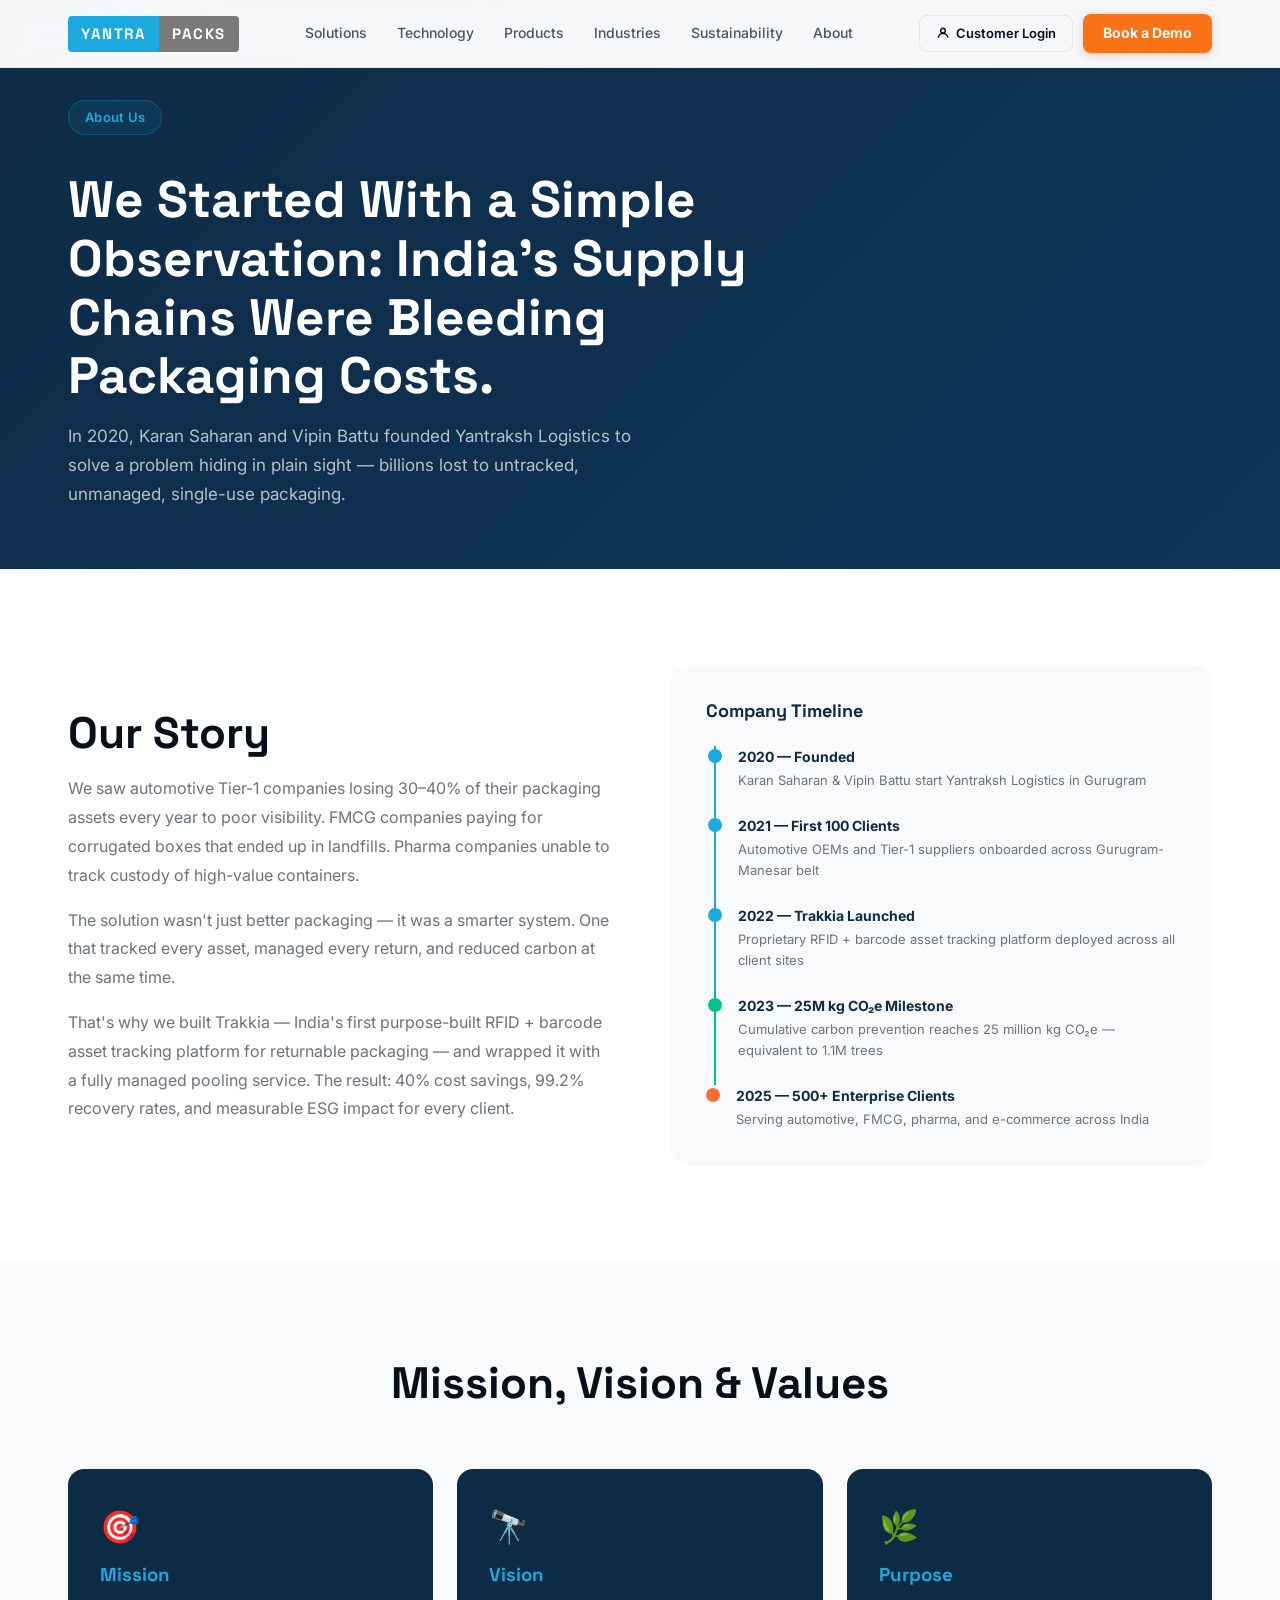
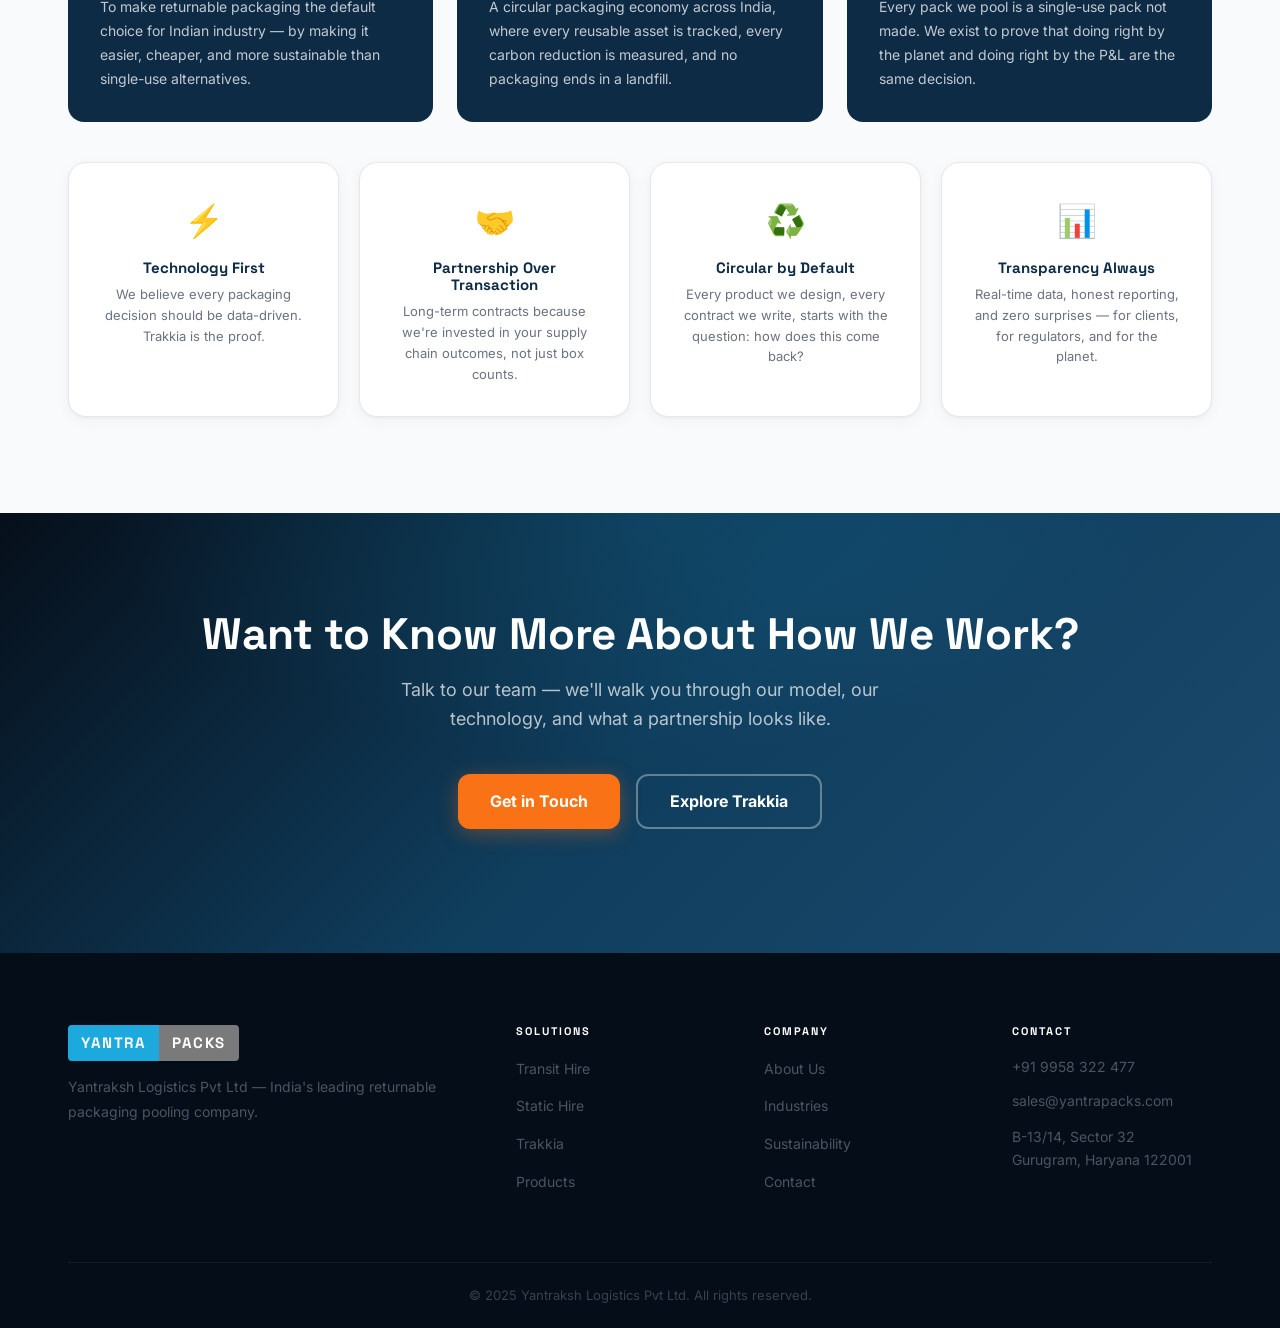
==== commit 3b311a14: "Phase 3: Industrial Premium UI, favicon, hero animations, blog pages - css/style.css: Industrial Pre" ====
--- a/about.html
+++ b/about.html
@@ -4,6 +4,7 @@
 <meta charset="UTF-8">
 <meta name="viewport" content="width=device-width, initial-scale=1.0">
 <link href="https://fonts.googleapis.com/css2?family=Inter:wght@400;500;600;700&family=Space+Grotesk:wght@600;700;800;900&display=swap" rel="stylesheet">
+<link rel="icon" href="images/favicon.svg" type="image/svg+xml">
 <link rel="stylesheet" href="css/style.css">
 <title>About Yantra Packs | Yantraksh Logistics Pvt Ltd — Gurugram</title>
 <meta name="description" content="Founded in 2020 by Karan Saharan & Vipin Battu. Yantraksh Logistics Pvt Ltd is India's technology-driven returnable packaging pooling company, headquartered in Gurugram.">
--- a/css/style.css
+++ b/css/style.css
@@ -5,11 +5,13 @@
 :root {
   --primary: #1BA9DE;
   --primary-dark: #1490c0;
-  --navy: #0D2B45;
-  --navy-light: #0f3458;
+  --navy: #060f1a;
+  --navy-light: #0d2240;
+  --violet: #8B5CF6;
+  --violet-dark: #7c3aed;
   --eco: #00C48C;
-  --cta: #FF6B35;
-  --cta-dark: #e05a28;
+  --cta: #F97316;
+  --cta-dark: #ea6c0e;
   --gray: #7A7A7A;
   --text: #111827;
   --text-muted: #6b7280;
@@ -112,10 +114,18 @@
   background: var(--cta); color: #fff;
   padding: 14px 32px; border-radius: 12px;
   font-weight: 700; font-size: 16px;
-  box-shadow: 0 4px 20px rgba(255,107,53,0.35);
-  transition: all 0.2s;
-}
-.btn-primary:hover { background: var(--cta-dark); transform: translateY(-2px); box-shadow: 0 8px 28px rgba(255,107,53,0.45); }
+  box-shadow: 0 4px 20px rgba(249,115,22,0.35);
+  transition: all 0.25s cubic-bezier(0.34,1.56,0.64,1);
+  position: relative; overflow: hidden;
+}
+.btn-primary::after {
+  content: ""; position: absolute; inset: 0;
+  background: linear-gradient(135deg, rgba(255,255,255,0.15) 0%, transparent 60%);
+  opacity: 0; transition: opacity 0.2s;
+}
+.btn-primary:hover { background: var(--cta-dark); transform: translateY(-3px) scale(1.02); box-shadow: 0 10px 32px rgba(249,115,22,0.5); }
+.btn-primary:hover::after { opacity: 1; }
+.btn-primary:active { transform: translateY(-1px) scale(0.99); }
 .btn-outline-white {
   display: inline-flex; align-items: center; gap: 8px;
   border: 2px solid rgba(255,255,255,0.35); color: #fff;
@@ -143,18 +153,18 @@
   position: relative; min-height: 100vh;
   display: flex; align-items: center;
   padding-top: 68px; overflow: hidden;
-  background: #050d1a;
+  background: var(--navy);
 }
 .hero::before {
   content: "";
   position: absolute; inset: 0;
   background:
-    radial-gradient(ellipse 80% 60% at 60% 40%, rgba(27,169,222,0.18) 0%, transparent 70%),
-    radial-gradient(ellipse 50% 50% at 10% 80%, rgba(0,196,140,0.08) 0%, transparent 60%),
-    radial-gradient(ellipse 60% 40% at 90% 10%, rgba(13,43,69,0.8) 0%, transparent 70%);
+    radial-gradient(ellipse 80% 60% at 60% 40%, rgba(27,169,222,0.15) 0%, transparent 70%),
+    radial-gradient(ellipse 50% 50% at 10% 80%, rgba(0,196,140,0.07) 0%, transparent 60%),
+    radial-gradient(ellipse 50% 40% at 85% 15%, rgba(139,92,246,0.12) 0%, transparent 65%);
 }
 .hero-grid {
-  position: absolute; inset: 0; opacity: 0.04;
+  position: absolute; inset: 0; opacity: 0.035;
   background-image: linear-gradient(var(--primary) 1px, transparent 1px), linear-gradient(90deg, var(--primary) 1px, transparent 1px);
   background-size: 60px 60px;
 }
@@ -219,13 +229,21 @@
   background: #fff; border-radius: 18px; padding: 32px;
   border: 1px solid var(--border);
   box-shadow: 0 1px 3px rgba(0,0,0,0.04), 0 4px 16px rgba(0,0,0,0.04);
-  transition: all 0.3s;
+  transition: all 0.3s cubic-bezier(0.34,1.2,0.64,1);
+  position: relative; overflow: hidden;
+}
+.card::before {
+  content: ""; position: absolute; top: 0; left: 0; right: 0; height: 2px;
+  background: linear-gradient(90deg, var(--primary), var(--violet));
+  transform: scaleX(0); transform-origin: left;
+  transition: transform 0.35s ease;
 }
 .card:hover {
-  transform: translateY(-4px);
-  box-shadow: 0 8px 32px rgba(0,0,0,0.10), 0 2px 8px rgba(0,0,0,0.06);
-  border-color: rgba(27,169,222,0.2);
-}
+  transform: translateY(-5px);
+  box-shadow: 0 12px 40px rgba(0,0,0,0.12), 0 0 0 1px rgba(27,169,222,0.12);
+  border-color: rgba(27,169,222,0.25);
+}
+.card:hover::before { transform: scaleX(1); }
 .card-icon { font-size: 40px; margin-bottom: 18px; }
 
 /* ---- Glass cards (dark bg) ---- */
@@ -233,10 +251,18 @@
   background: rgba(255,255,255,0.05);
   border: 1px solid rgba(255,255,255,0.1);
   border-radius: 18px; padding: 28px;
-  backdrop-filter: blur(8px);
-  transition: all 0.3s;
-}
-.glass-card:hover { background: rgba(255,255,255,0.09); border-color: rgba(27,169,222,0.35); }
+  backdrop-filter: blur(12px);
+  transition: all 0.3s cubic-bezier(0.34,1.2,0.64,1);
+  position: relative;
+}
+.glass-card::after {
+  content: ""; position: absolute; inset: -1px;
+  border-radius: 18px;
+  background: linear-gradient(135deg, rgba(27,169,222,0.25) 0%, rgba(139,92,246,0.15) 100%);
+  opacity: 0; transition: opacity 0.3s; z-index: -1;
+}
+.glass-card:hover { background: rgba(255,255,255,0.09); border-color: rgba(27,169,222,0.4); transform: translateY(-3px); }
+.glass-card:hover::after { opacity: 1; }
 
 /* ---- Steps ---- */
 .step-num {
@@ -415,6 +441,86 @@
 .fu2 { transition-delay: 0.12s; }
 .fu3 { transition-delay: 0.24s; }
 .fu.visible, .fu2.visible, .fu3.visible { opacity: 1; transform: translateY(0); }
+
+/* ---- Hero Word Reveal ---- */
+.hero-headline-words { display: block; }
+.word-reveal {
+  display: inline-block;
+  opacity: 0; transform: translateY(20px);
+  animation: wordReveal 0.6s cubic-bezier(0.34,1.4,0.64,1) forwards;
+}
+.word-reveal:nth-child(1) { animation-delay: 0.1s; }
+.word-reveal:nth-child(2) { animation-delay: 0.28s; }
+.word-reveal:nth-child(3) { animation-delay: 0.46s; }
+.word-reveal:nth-child(4) { animation-delay: 0.64s; }
+.word-reveal:nth-child(5) { animation-delay: 0.82s; }
+@keyframes wordReveal {
+  to { opacity: 1; transform: translateY(0); }
+}
+
+/* ---- Industry Ticker ---- */
+.industry-ticker {
+  display: flex; align-items: center; gap: 10px;
+  font-size: 14px; font-weight: 600;
+  color: rgba(255,255,255,0.55);
+  margin-top: 20px; flex-wrap: wrap;
+}
+.industry-ticker-label { color: rgba(255,255,255,0.35); font-size: 12px; font-weight: 500; }
+.ticker-word {
+  position: relative; display: inline-block;
+  color: var(--primary);
+  overflow: hidden; height: 1.4em; vertical-align: top;
+}
+.ticker-inner {
+  display: flex; flex-direction: column;
+  animation: tickerScroll 8s steps(1) infinite;
+}
+.ticker-inner span { height: 1.4em; display: flex; align-items: center; white-space: nowrap; }
+@keyframes tickerScroll {
+  0%   { transform: translateY(0); }
+  25%  { transform: translateY(-1.4em); }
+  50%  { transform: translateY(-2.8em); }
+  75%  { transform: translateY(-4.2em); }
+  100% { transform: translateY(0); }
+}
+
+/* ---- Violet accent sections (Trakkia / Tech) ---- */
+.violet-section {
+  background: linear-gradient(135deg, #0d0a1e 0%, #160d2e 50%, #0a0f1a 100%);
+}
+.violet-tag {
+  display: inline-flex; align-items: center; gap: 8px;
+  background: rgba(139,92,246,0.12); color: #a78bfa;
+  border: 1px solid rgba(139,92,246,0.25);
+  padding: 6px 16px; border-radius: 99px;
+  font-size: 13px; font-weight: 600; margin-bottom: 20px;
+}
+
+/* ---- Shimmer on customer tiles ---- */
+.customer-tile {
+  position: relative; overflow: hidden;
+}
+.customer-tile::after {
+  content: ""; position: absolute;
+  top: 0; left: -75%;
+  width: 50%; height: 100%;
+  background: linear-gradient(90deg, transparent, rgba(27,169,222,0.15), transparent);
+  transform: skewX(-15deg);
+  transition: left 0.5s ease;
+  pointer-events: none;
+}
+.customer-tile:hover::after { left: 125%; }
+
+/* ---- Gradient border animation on btn-demo ---- */
+.btn-demo {
+  position: relative; overflow: hidden;
+}
+.btn-demo::before {
+  content: ""; position: absolute; inset: 0;
+  background: linear-gradient(135deg, rgba(255,255,255,0.15) 0%, transparent 50%);
+  opacity: 0; transition: opacity 0.25s;
+}
+.btn-demo:hover::before { opacity: 1; }
 
 /* ---- Tab Component ---- */
 .tab-btn { transition: all 0.2s; cursor: pointer; }
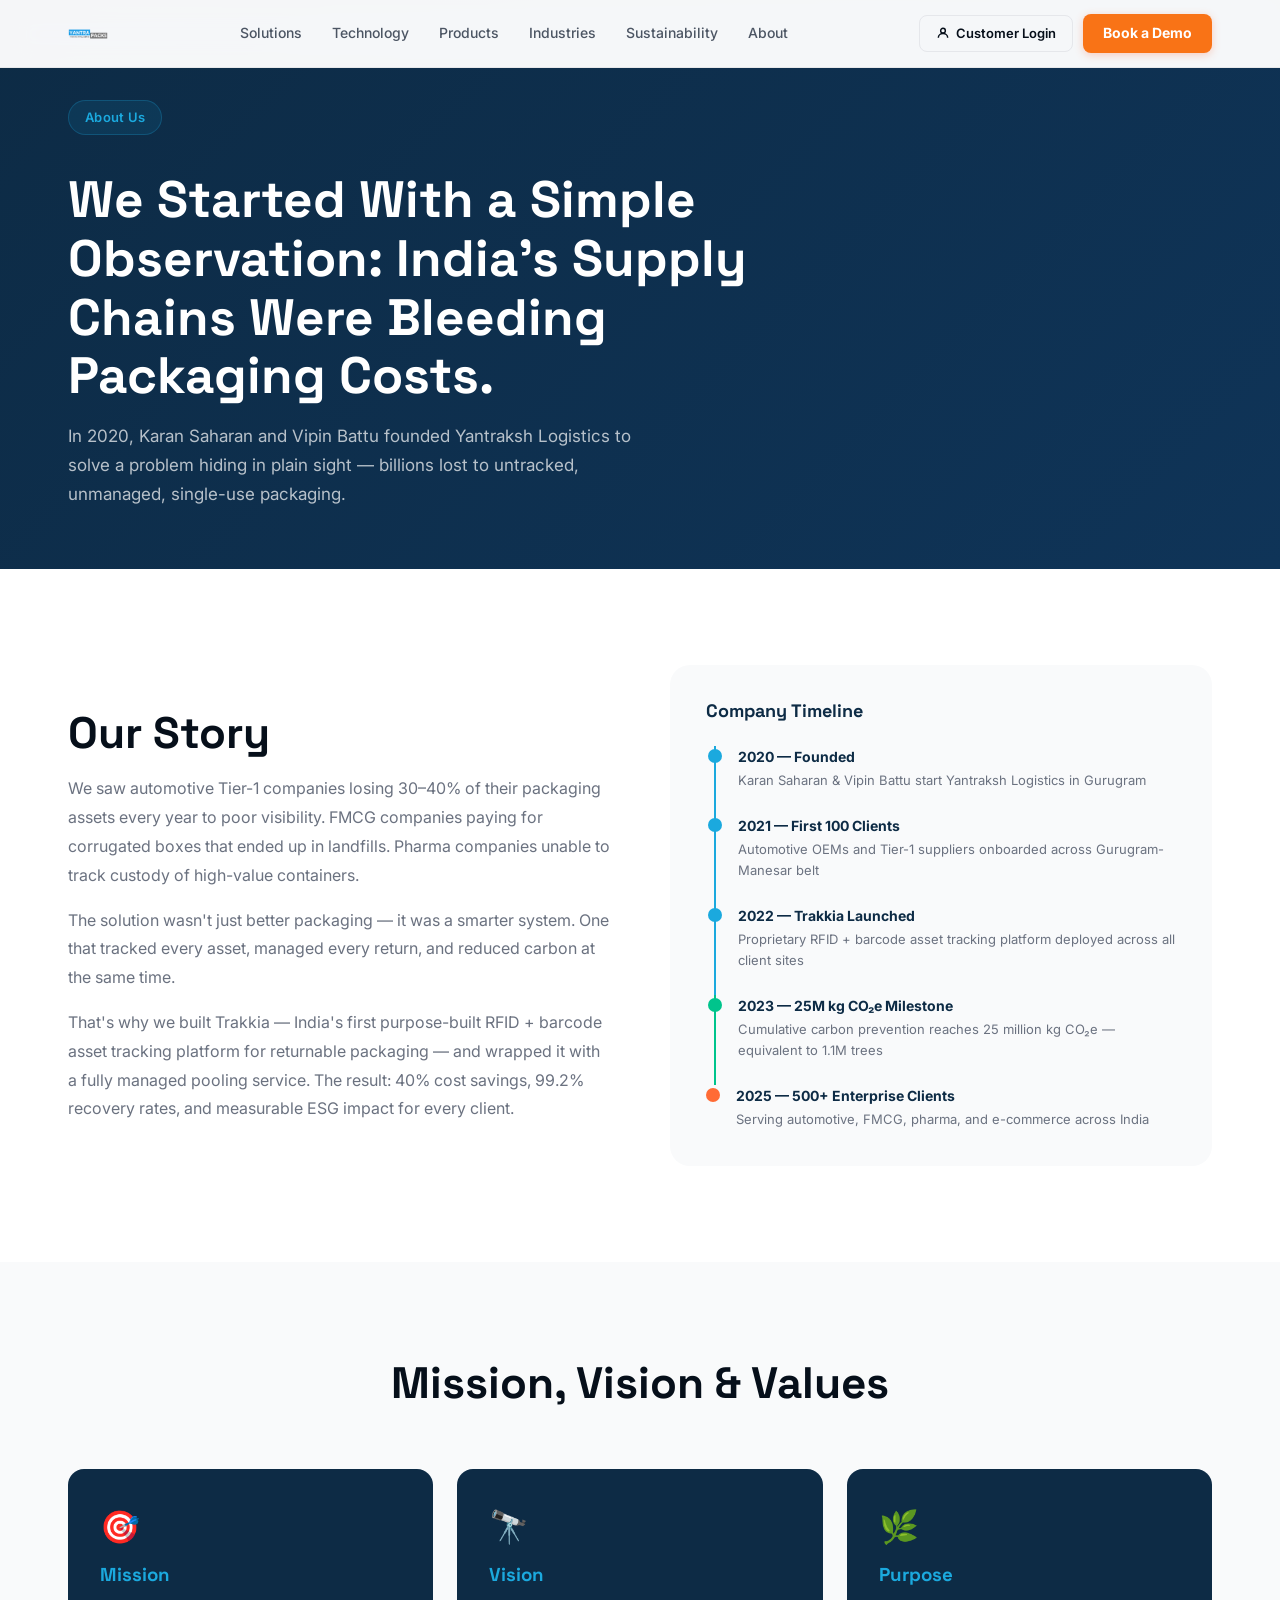
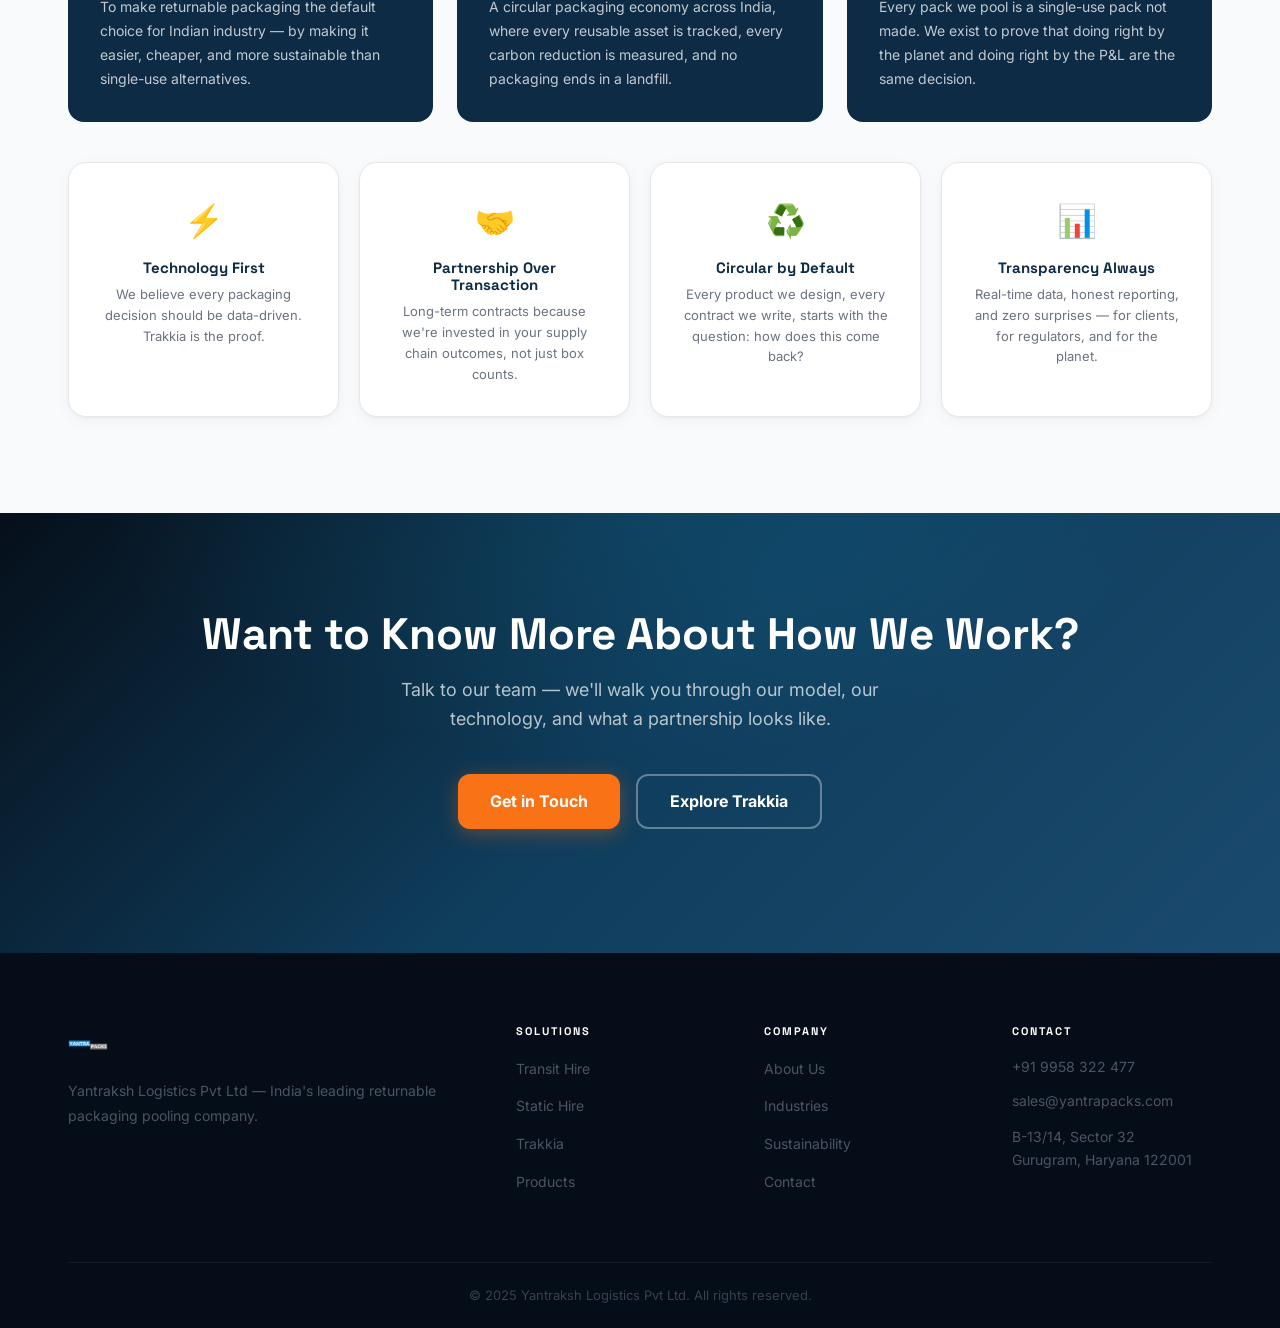
==== commit c72417d3: "Redesign Phase 1: real assets, UI upgrades, form fix - Add real logo (YP Logo.png) and YP mark favic" ====
--- a/about.html
+++ b/about.html
@@ -4,7 +4,7 @@
 <meta charset="UTF-8">
 <meta name="viewport" content="width=device-width, initial-scale=1.0">
 <link href="https://fonts.googleapis.com/css2?family=Inter:wght@400;500;600;700&family=Space+Grotesk:wght@600;700;800;900&display=swap" rel="stylesheet">
-<link rel="icon" href="images/favicon.svg" type="image/svg+xml">
+<link rel="icon" href="images/favicon-mark.png" type="image/png">
 <link rel="stylesheet" href="css/style.css">
 <title>About Yantra Packs | Yantraksh Logistics Pvt Ltd — Gurugram</title>
 <meta name="description" content="Founded in 2020 by Karan Saharan & Vipin Battu. Yantraksh Logistics Pvt Ltd is India's technology-driven returnable packaging pooling company, headquartered in Gurugram.">
@@ -12,7 +12,7 @@
 <meta property="og:title" content="About Yantra Packs | Yantraksh Logistics Pvt Ltd">
 <meta property="og:type" content="website">
 </head><body>
-<nav class="navbar" id="navbar"><div class="container"><a href="index.html" class="nav-logo"><span class="logo-yantra">YANTRA</span><span class="logo-packs">PACKS</span></a><div class="nav-links"><a href="solutions.html">Solutions</a><a href="technology.html">Technology</a><a href="products.html">Products</a><a href="industries.html">Industries</a><a href="sustainability.html">Sustainability</a><a href="about.html">About</a></div><div class="nav-actions"><a href="https://app.trakkia.com" target="_blank" rel="noopener" class="btn-login"><svg width="14" height="14" viewBox="0 0 24 24" fill="none" stroke="currentColor" stroke-width="2.5"><circle cx="12" cy="8" r="4"/><path d="M4 20c0-4 3.6-7 8-7s8 3 8 7"/></svg>Customer Login</a><a href="contact.html" class="btn-demo">Book a Demo</a></div><button class="hamburger" id="mb" aria-label="Menu"><svg width="22" height="22" fill="none" stroke="#374151" stroke-width="2.5" viewBox="0 0 24 24"><path d="M4 6h16M4 12h16M4 18h16"/></svg></button></div><div class="mobile-menu" id="mm"><a href="https://app.trakkia.com" target="_blank" class="mobile-login">🔐 Customer Login (app.trakkia.com)</a><a href="solutions.html">Solutions</a><a href="technology.html">Technology</a><a href="products.html">Products</a><a href="industries.html">Industries</a><a href="sustainability.html">Sustainability</a><a href="about.html">About</a><a href="contact.html">Book a Demo</a></div></nav>
+<nav class="navbar" id="navbar"><div class="container"><a href="index.html" class="nav-logo"><img src="images/logo.png" alt="Yantra Packs" class="nav-logo-img"></a><div class="nav-links"><a href="solutions.html">Solutions</a><a href="technology.html">Technology</a><a href="products.html">Products</a><a href="industries.html">Industries</a><a href="sustainability.html">Sustainability</a><a href="about.html">About</a></div><div class="nav-actions"><a href="https://app.trakkia.com" target="_blank" rel="noopener" class="btn-login"><svg width="14" height="14" viewBox="0 0 24 24" fill="none" stroke="currentColor" stroke-width="2.5"><circle cx="12" cy="8" r="4"/><path d="M4 20c0-4 3.6-7 8-7s8 3 8 7"/></svg>Customer Login</a><a href="contact.html" class="btn-demo">Book a Demo</a></div><button class="hamburger" id="mb" aria-label="Menu"><svg width="22" height="22" fill="none" stroke="#374151" stroke-width="2.5" viewBox="0 0 24 24"><path d="M4 6h16M4 12h16M4 18h16"/></svg></button></div><div class="mobile-menu" id="mm"><a href="https://app.trakkia.com" target="_blank" class="mobile-login">🔐 Customer Login (app.trakkia.com)</a><a href="solutions.html">Solutions</a><a href="technology.html">Technology</a><a href="products.html">Products</a><a href="industries.html">Industries</a><a href="sustainability.html">Sustainability</a><a href="about.html">About</a><a href="contact.html">Book a Demo</a></div></nav>
 <section style="background:linear-gradient(135deg,#0D2B45,#0f3458);padding:100px 0 60px;">
   <div class="container">
     <span class="section-tag">About Us</span>
@@ -70,6 +70,6 @@
     <div class="cta-btns fu3"><a href="contact.html" class="btn-primary">Get in Touch</a><a href="technology.html" class="btn-outline-white">Explore Trakkia</a></div>
   </div>
 </section>
-<footer class="footer"><div class="container"><div class="footer-grid"><div><div class="nav-logo" style="margin-bottom:12px;"><span class="logo-yantra">YANTRA</span><span class="logo-packs">PACKS</span></div><p class="footer-tagline">Yantraksh Logistics Pvt Ltd — India's leading returnable packaging pooling company.</p></div><div><h4>Solutions</h4><ul><li><a href="solutions.html">Transit Hire</a></li><li><a href="solutions.html">Static Hire</a></li><li><a href="technology.html">Trakkia</a></li><li><a href="products.html">Products</a></li></ul></div><div><h4>Company</h4><ul><li><a href="about.html">About Us</a></li><li><a href="industries.html">Industries</a></li><li><a href="sustainability.html">Sustainability</a></li><li><a href="contact.html">Contact</a></li></ul></div><div><h4>Contact</h4><ul class="footer-contact"><li><a href="tel:+919958322477">+91 9958 322 477</a></li><li><a href="mailto:sales@yantrapacks.com">sales@yantrapacks.com</a></li><li style="margin-top:8px;line-height:1.7;">B-13/14, Sector 32<br>Gurugram, Haryana 122001</li></ul></div></div><div class="footer-bar">© 2025 Yantraksh Logistics Pvt Ltd. All rights reserved.</div></div></footer><script src="js/main.js"></script>
+<footer class="footer"><div class="container"><div class="footer-grid"><div><div class="nav-logo" style="margin-bottom:12px;"><img src="images/logo.png" alt="Yantra Packs" class="nav-logo-img"></div><p class="footer-tagline">Yantraksh Logistics Pvt Ltd — India's leading returnable packaging pooling company.</p></div><div><h4>Solutions</h4><ul><li><a href="solutions.html">Transit Hire</a></li><li><a href="solutions.html">Static Hire</a></li><li><a href="technology.html">Trakkia</a></li><li><a href="products.html">Products</a></li></ul></div><div><h4>Company</h4><ul><li><a href="about.html">About Us</a></li><li><a href="industries.html">Industries</a></li><li><a href="sustainability.html">Sustainability</a></li><li><a href="contact.html">Contact</a></li></ul></div><div><h4>Contact</h4><ul class="footer-contact"><li><a href="tel:+919958322477">+91 9958 322 477</a></li><li><a href="mailto:sales@yantrapacks.com">sales@yantrapacks.com</a></li><li style="margin-top:8px;line-height:1.7;">B-13/14, Sector 32<br>Gurugram, Haryana 122001</li></ul></div></div><div class="footer-bar">© 2025 Yantraksh Logistics Pvt Ltd. All rights reserved.</div></div></footer><script src="js/main.js"></script>
 </body>
 </html>
--- a/css/style.css
+++ b/css/style.css
@@ -556,3 +556,196 @@
   .grid-6 { grid-template-columns: repeat(2,1fr); }
   .container { padding: 0 16px; }
 }
+
+/* ============================================================
+   REDESIGN ADDITIONS
+   ============================================================ */
+
+/* ---- Real Logo in Navbar ---- */
+.nav-logo-img {
+  height: 40px;
+  width: auto;
+  display: block;
+  object-fit: contain;
+}
+@media (max-width: 768px) {
+  .nav-logo-img { height: 34px; }
+}
+
+/* ---- Product Image Wrap (zoom on hover) ---- */
+.product-img-wrap {
+  width: 100%;
+  height: 180px;
+  overflow: hidden;
+  border-radius: 12px;
+  margin-bottom: 18px;
+  background: #f1f5f9;
+  display: flex;
+  align-items: center;
+  justify-content: center;
+}
+.product-img-wrap img {
+  width: 100%;
+  height: 100%;
+  object-fit: cover;
+  transition: transform 0.45s cubic-bezier(0.34,1.1,0.64,1);
+  display: block;
+}
+.product-card:hover .product-img-wrap img {
+  transform: scale(1.07);
+}
+
+/* ---- Product placeholder (no photo) ---- */
+.product-placeholder {
+  width: 100%;
+  height: 180px;
+  border-radius: 12px;
+  margin-bottom: 18px;
+  background: linear-gradient(135deg, rgba(27,169,222,0.08) 0%, rgba(139,92,246,0.08) 100%);
+  border: 1.5px dashed rgba(27,169,222,0.25);
+  display: flex;
+  flex-direction: column;
+  align-items: center;
+  justify-content: center;
+  gap: 8px;
+  color: var(--primary);
+  font-size: 13px;
+  font-weight: 600;
+}
+.product-placeholder .ph-icon { font-size: 36px; opacity: 0.6; }
+
+/* ---- Client Logo Tiles (greyscale → colour) ---- */
+.customer-tile {
+  display: flex;
+  align-items: center;
+  justify-content: center;
+  min-height: 72px;
+}
+.customer-tile img {
+  max-height: 44px;
+  max-width: 110px;
+  width: auto;
+  object-fit: contain;
+  filter: grayscale(1);
+  opacity: 0.55;
+  transition: filter 0.35s ease, opacity 0.35s ease, transform 0.3s ease;
+  display: block;
+}
+.customer-tile:hover img {
+  filter: grayscale(0);
+  opacity: 1;
+  transform: scale(1.06);
+}
+
+/* ---- Hero floating boxes (background ambience) ---- */
+.hero-float {
+  position: absolute;
+  border-radius: 16px;
+  border: 1px solid rgba(27,169,222,0.15);
+  background: rgba(27,169,222,0.04);
+  backdrop-filter: blur(4px);
+  pointer-events: none;
+  z-index: 0;
+}
+.hero-float-1 {
+  width: 120px; height: 120px;
+  top: 18%; left: 5%;
+  animation: floatBox 7s ease-in-out infinite;
+}
+.hero-float-2 {
+  width: 70px; height: 70px;
+  top: 65%; left: 12%;
+  animation: floatBox 9s ease-in-out infinite 1.5s;
+  border-color: rgba(0,196,140,0.18);
+  background: rgba(0,196,140,0.04);
+}
+.hero-float-3 {
+  width: 90px; height: 90px;
+  top: 30%; right: 5%;
+  animation: floatBox 8s ease-in-out infinite 0.8s;
+  border-color: rgba(139,92,246,0.2);
+  background: rgba(139,92,246,0.05);
+}
+@keyframes floatBox {
+  0%, 100% { transform: translateY(0) rotate(0deg); }
+  33%       { transform: translateY(-18px) rotate(3deg); }
+  66%       { transform: translateY(10px) rotate(-2deg); }
+}
+
+/* ---- Contact form success / error states ---- */
+.form-message {
+  display: none;
+  padding: 16px 22px;
+  border-radius: 12px;
+  font-size: 15px;
+  font-weight: 600;
+  margin-top: 16px;
+  text-align: center;
+}
+.form-message.success {
+  display: block;
+  background: rgba(0,196,140,0.1);
+  border: 1.5px solid rgba(0,196,140,0.35);
+  color: #065f46;
+}
+.form-message.error {
+  display: block;
+  background: rgba(239,68,68,0.08);
+  border: 1.5px solid rgba(239,68,68,0.3);
+  color: #991b1b;
+}
+.submit-btn:disabled {
+  opacity: 0.6;
+  cursor: not-allowed;
+}
+
+/* ---- Enhanced button shimmer ---- */
+.btn-primary {
+  overflow: hidden;
+}
+.btn-primary::before {
+  content: "";
+  position: absolute;
+  top: 0; left: -100%;
+  width: 60%;
+  height: 100%;
+  background: linear-gradient(90deg, transparent, rgba(255,255,255,0.18), transparent);
+  transform: skewX(-20deg);
+  transition: left 0.55s ease;
+}
+.btn-primary:hover::before { left: 160%; }
+
+/* ---- Elevated card shadows ---- */
+.card:hover {
+  box-shadow: 0 20px 56px rgba(0,0,0,0.14), 0 0 0 1px rgba(27,169,222,0.15);
+}
+.product-card:hover {
+  box-shadow: 0 16px 48px rgba(27,169,222,0.14), 0 0 0 1px rgba(27,169,222,0.2);
+}
+
+/* ---- Improved hero gradient depth ---- */
+.hero::after {
+  content: "";
+  position: absolute; inset: 0;
+  background:
+    radial-gradient(ellipse 100% 70% at 65% 30%, rgba(27,169,222,0.10) 0%, transparent 65%),
+    radial-gradient(ellipse 40% 40% at 5% 90%, rgba(0,196,140,0.08) 0%, transparent 55%);
+  pointer-events: none;
+  z-index: 0;
+}
+
+/* ---- Stat badge glow on hover ---- */
+.stat-badge:hover {
+  box-shadow: 0 0 24px rgba(27,169,222,0.18);
+  border-color: rgba(27,169,222,0.5);
+}
+
+/* ---- Tool strip ---- */
+.tool-strip { background: rgba(27,169,222,0.06); border-top: 1px solid rgba(27,169,222,0.12); border-bottom: 1px solid rgba(27,169,222,0.12); padding: 18px 0; }
+.tool-card { display: flex; align-items: center; gap: 14px; background: #fff; border: 1px solid var(--border); border-radius: 14px; padding: 16px 22px; transition: all 0.25s; }
+.tool-card:hover { border-color: var(--primary); box-shadow: 0 8px 28px rgba(27,169,222,0.12); transform: translateY(-2px); }
+
+@media (max-width: 768px) {
+  .hero-float { display: none; }
+  .product-img-wrap { height: 150px; }
+}
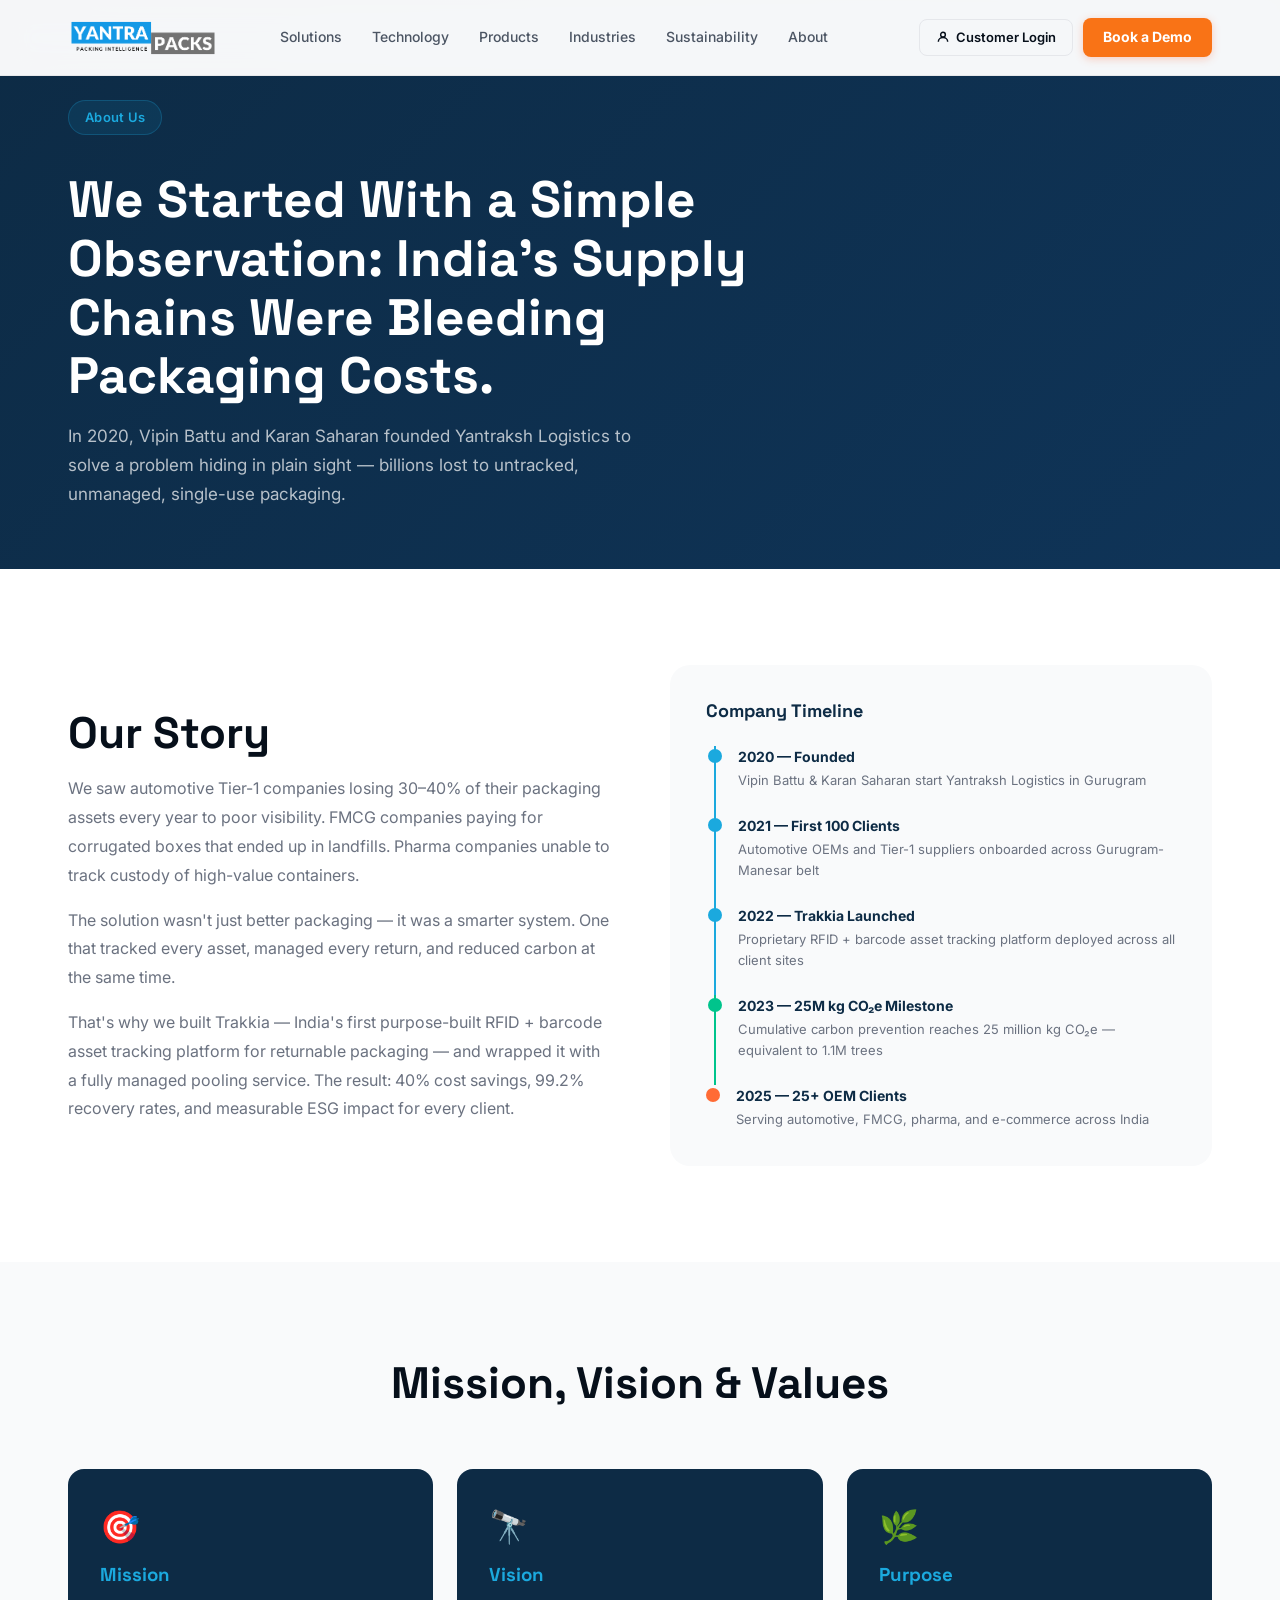
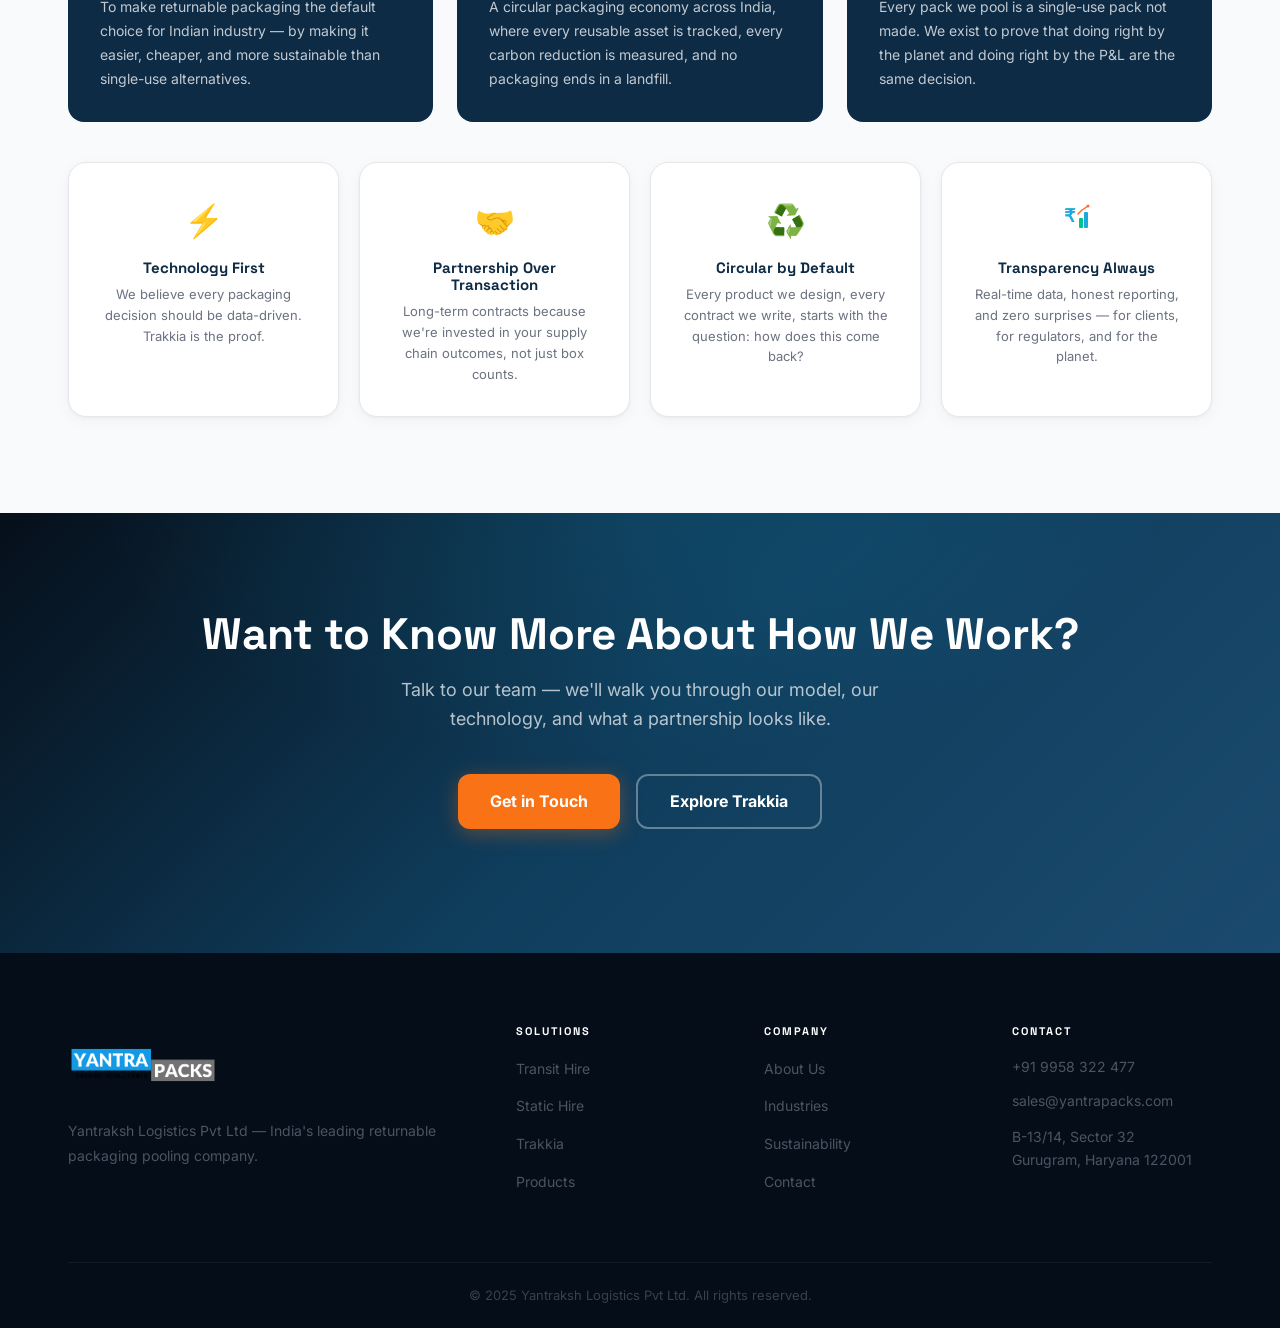
==== commit 20200642: "Apply 6 homepage and about page updates - Hero: shorten hero-sub (remove 'across your plants, vendor" ====
--- a/about.html
+++ b/about.html
@@ -7,7 +7,7 @@
 <link rel="icon" href="images/favicon-mark.png" type="image/png">
 <link rel="stylesheet" href="css/style.css">
 <title>About Yantra Packs | Yantraksh Logistics Pvt Ltd — Gurugram</title>
-<meta name="description" content="Founded in 2020 by Karan Saharan & Vipin Battu. Yantraksh Logistics Pvt Ltd is India's technology-driven returnable packaging pooling company, headquartered in Gurugram.">
+<meta name="description" content="Founded in 2020 by Vipin Battu & Karan Saharan. Yantraksh Logistics Pvt Ltd is India's technology-driven returnable packaging pooling company, headquartered in Gurugram.">
 <link rel="canonical" href="https://www.yantrapacks.com/about.html">
 <meta property="og:title" content="About Yantra Packs | Yantraksh Logistics Pvt Ltd">
 <meta property="og:type" content="website">
@@ -17,7 +17,7 @@
   <div class="container">
     <span class="section-tag">About Us</span>
     <h1 style="font-size:clamp(32px,4vw,52px);font-weight:900;color:#fff;margin:16px 0 16px;max-width:700px;">We Started With a Simple Observation: India's Supply Chains Were Bleeding Packaging Costs.</h1>
-    <p style="font-size:17px;color:rgba(255,255,255,0.7);max-width:600px;line-height:1.7;">In 2020, Karan Saharan and Vipin Battu founded Yantraksh Logistics to solve a problem hiding in plain sight — billions lost to untracked, unmanaged, single-use packaging.</p>
+    <p style="font-size:17px;color:rgba(255,255,255,0.7);max-width:600px;line-height:1.7;">In 2020, Vipin Battu and Karan Saharan founded Yantraksh Logistics to solve a problem hiding in plain sight — billions lost to untracked, unmanaged, single-use packaging.</p>
   </div>
 </section>
 
@@ -34,11 +34,11 @@
         <div style="background:#f9fafb;border-radius:20px;padding:36px;">
           <h3 style="font-size:18px;font-weight:800;color:#0D2B45;margin-bottom:24px;">Company Timeline</h3>
           <div style="display:flex;flex-direction:column;gap:0;">
-            <div style="display:flex;gap:16px;padding-bottom:24px;border-left:2px solid #1BA9DE;margin-left:8px;padding-left:20px;"><div style="width:14px;height:14px;background:#1BA9DE;border-radius:50%;margin-left:-28px;flex-shrink:0;margin-top:3px;"></div><div><div style="font-weight:700;font-size:14px;color:#0D2B45;">2020 — Founded</div><div style="font-size:13px;color:#6b7280;margin-top:2px;">Karan Saharan & Vipin Battu start Yantraksh Logistics in Gurugram</div></div></div>
+            <div style="display:flex;gap:16px;padding-bottom:24px;border-left:2px solid #1BA9DE;margin-left:8px;padding-left:20px;"><div style="width:14px;height:14px;background:#1BA9DE;border-radius:50%;margin-left:-28px;flex-shrink:0;margin-top:3px;"></div><div><div style="font-weight:700;font-size:14px;color:#0D2B45;">2020 — Founded</div><div style="font-size:13px;color:#6b7280;margin-top:2px;">Vipin Battu & Karan Saharan start Yantraksh Logistics in Gurugram</div></div></div>
             <div style="display:flex;gap:16px;padding-bottom:24px;border-left:2px solid #1BA9DE;margin-left:8px;padding-left:20px;"><div style="width:14px;height:14px;background:#1BA9DE;border-radius:50%;margin-left:-28px;flex-shrink:0;margin-top:3px;"></div><div><div style="font-weight:700;font-size:14px;color:#0D2B45;">2021 — First 100 Clients</div><div style="font-size:13px;color:#6b7280;margin-top:2px;">Automotive OEMs and Tier-1 suppliers onboarded across Gurugram-Manesar belt</div></div></div>
             <div style="display:flex;gap:16px;padding-bottom:24px;border-left:2px solid #1BA9DE;margin-left:8px;padding-left:20px;"><div style="width:14px;height:14px;background:#1BA9DE;border-radius:50%;margin-left:-28px;flex-shrink:0;margin-top:3px;"></div><div><div style="font-weight:700;font-size:14px;color:#0D2B45;">2022 — Trakkia Launched</div><div style="font-size:13px;color:#6b7280;margin-top:2px;">Proprietary RFID + barcode asset tracking platform deployed across all client sites</div></div></div>
             <div style="display:flex;gap:16px;padding-bottom:24px;border-left:2px solid #00C48C;margin-left:8px;padding-left:20px;"><div style="width:14px;height:14px;background:#00C48C;border-radius:50%;margin-left:-28px;flex-shrink:0;margin-top:3px;"></div><div><div style="font-weight:700;font-size:14px;color:#0D2B45;">2023 — 25M kg CO₂e Milestone</div><div style="font-size:13px;color:#6b7280;margin-top:2px;">Cumulative carbon prevention reaches 25 million kg CO₂e — equivalent to 1.1M trees</div></div></div>
-            <div style="display:flex;gap:16px;margin-left:8px;padding-left:20px;"><div style="width:14px;height:14px;background:#FF6B35;border-radius:50%;margin-left:-28px;flex-shrink:0;margin-top:3px;"></div><div><div style="font-weight:700;font-size:14px;color:#0D2B45;">2025 — 500+ Enterprise Clients</div><div style="font-size:13px;color:#6b7280;margin-top:2px;">Serving automotive, FMCG, pharma, and e-commerce across India</div></div></div>
+            <div style="display:flex;gap:16px;margin-left:8px;padding-left:20px;"><div style="width:14px;height:14px;background:#FF6B35;border-radius:50%;margin-left:-28px;flex-shrink:0;margin-top:3px;"></div><div><div style="font-weight:700;font-size:14px;color:#0D2B45;">2025 — 25+ OEM Clients</div><div style="font-size:13px;color:#6b7280;margin-top:2px;">Serving automotive, FMCG, pharma, and e-commerce across India</div></div></div>
           </div>
         </div>
       </div>
@@ -58,7 +58,7 @@
       <div class="card fu" style="text-align:center;"><div style="font-size:32px;margin-bottom:12px;">⚡</div><h3 style="font-size:15px;font-weight:700;color:#0D2B45;margin-bottom:8px;">Technology First</h3><p style="font-size:13px;color:#6b7280;">We believe every packaging decision should be data-driven. Trakkia is the proof.</p></div>
       <div class="card fu2" style="text-align:center;"><div style="font-size:32px;margin-bottom:12px;">🤝</div><h3 style="font-size:15px;font-weight:700;color:#0D2B45;margin-bottom:8px;">Partnership Over Transaction</h3><p style="font-size:13px;color:#6b7280;">Long-term contracts because we're invested in your supply chain outcomes, not just box counts.</p></div>
       <div class="card fu3" style="text-align:center;"><div style="font-size:32px;margin-bottom:12px;">♻️</div><h3 style="font-size:15px;font-weight:700;color:#0D2B45;margin-bottom:8px;">Circular by Default</h3><p style="font-size:13px;color:#6b7280;">Every product we design, every contract we write, starts with the question: how does this come back?</p></div>
-      <div class="card fu3" style="text-align:center;"><div style="font-size:32px;margin-bottom:12px;">📊</div><h3 style="font-size:15px;font-weight:700;color:#0D2B45;margin-bottom:8px;">Transparency Always</h3><p style="font-size:13px;color:#6b7280;">Real-time data, honest reporting, and zero surprises — for clients, for regulators, and for the planet.</p></div>
+      <div class="card fu3" style="text-align:center;"><div style="font-size:32px;margin-bottom:12px;"><svg width="32" height="32" viewBox="0 0 32 32" fill="none" xmlns="http://www.w3.org/2000/svg"><text x="3" y="22" font-size="18" font-weight="bold" fill="#1BA9DE" font-family="sans-serif">₹</text><rect x="18" y="18" width="4" height="10" rx="1" fill="#00C48C"/><rect x="23" y="12" width="4" height="16" rx="1" fill="#1BA9DE"/><polyline points="17,14 21,10 27,6" stroke="#FF6B35" stroke-width="1.5" stroke-linecap="round" fill="none"/><circle cx="27" cy="6" r="1.5" fill="#FF6B35"/></svg></div><h3 style="font-size:15px;font-weight:700;color:#0D2B45;margin-bottom:8px;">Transparency Always</h3><p style="font-size:13px;color:#6b7280;">Real-time data, honest reporting, and zero surprises — for clients, for regulators, and for the planet.</p></div>
     </div>
   </div>
 </section>
--- a/css/style.css
+++ b/css/style.css
@@ -23,7 +23,7 @@
 /* ---- Reset ---- */
 *, *::before, *::after { box-sizing: border-box; margin: 0; padding: 0; }
 html { scroll-behavior: smooth; }
-body { font-family: "Inter", sans-serif; color: var(--text); background: var(--white); line-height: 1.6; -webkit-font-smoothing: antialiased; }
+body { font-family: "Inter", sans-serif; color: var(--text); background: var(--white); line-height: 1.6; -webkit-font-smoothing: antialiased; overflow-x: hidden; }
 h1,h2,h3,h4,h5 { font-family: "Space Grotesk", sans-serif; line-height: 1.15; }
 a { text-decoration: none; color: inherit; }
 img { max-width: 100%; display: block; }
@@ -70,7 +70,7 @@
   background: rgba(255,255,255,0.96);
   backdrop-filter: blur(16px) saturate(180%);
   border-bottom: 1px solid rgba(0,0,0,0.06);
-  height: 68px; transition: box-shadow 0.3s;
+  height: 76px; transition: box-shadow 0.3s;
 }
 .navbar.scrolled { box-shadow: 0 4px 32px rgba(0,0,0,0.08); }
 .navbar .container { height: 100%; display: flex; align-items: center; justify-content: space-between; gap: 16px; }
@@ -99,7 +99,7 @@
 .hamburger { display: none; background: none; border: none; cursor: pointer; padding: 6px; border-radius: 8px; }
 .hamburger:hover { background: var(--bg-light); }
 .mobile-menu {
-  display: none; position: absolute; top: 68px; left: 0; width: 100%;
+  display: none; position: absolute; top: 76px; left: 0; width: 100%;
   background: #fff; border-top: 1px solid var(--border);
   padding: 16px 24px 24px; box-shadow: 0 16px 48px rgba(0,0,0,0.12);
 }
@@ -152,7 +152,7 @@
 .hero {
   position: relative; min-height: 100vh;
   display: flex; align-items: center;
-  padding-top: 68px; overflow: hidden;
+  padding-top: 76px; overflow: hidden;
   background: var(--navy);
 }
 .hero::before {
@@ -168,7 +168,7 @@
   background-image: linear-gradient(var(--primary) 1px, transparent 1px), linear-gradient(90deg, var(--primary) 1px, transparent 1px);
   background-size: 60px 60px;
 }
-.hero-content { position: relative; z-index: 1; padding: 80px 0; }
+.hero-content { position: relative; z-index: 1; padding: 48px 0; }
 .hero-tag {
   display: inline-flex; align-items: center; gap: 8px;
   background: rgba(27,169,222,0.15); color: var(--primary);
@@ -182,8 +182,8 @@
   letter-spacing: -1px;
 }
 .hero-sub { font-size: 18px; color: rgba(255,255,255,0.65); line-height: 1.75; margin-bottom: 40px; max-width: 520px; }
-.hero-btns { display: flex; gap: 16px; flex-wrap: wrap; margin-bottom: 56px; }
-.hero-stats { display: grid; grid-template-columns: repeat(3,1fr); gap: 16px; max-width: 500px; }
+.hero-btns { display: flex; gap: 16px; flex-wrap: wrap; margin-bottom: 32px; }
+.hero-stats { display: grid; grid-template-columns: repeat(3,1fr); gap: 16px; max-width: 100%; }
 .stat-badge {
   background: rgba(255,255,255,0.06);
   border: 1px solid rgba(255,255,255,0.12);
@@ -457,6 +457,11 @@
 @keyframes wordReveal {
   to { opacity: 1; transform: translateY(0); }
 }
+/* Applied directly to word-reveal spans so gradient-clip works */
+.hero-accent {
+  color: #1BA9DE;
+  text-shadow: 0 0 40px rgba(27,169,222,0.4);
+}
 
 /* ---- Industry Ticker ---- */
 .industry-ticker {
@@ -562,37 +567,53 @@
    ============================================================ */
 
 /* ---- Real Logo in Navbar ---- */
+/* Logo PNG has ~45% whitespace padding around the mark.
+   We render it large and use negative margins to visually crop the whitespace,
+   making the visible mark ~2.5× larger without re-exporting the image. */
+.nav-logo { overflow: visible; }
 .nav-logo-img {
-  height: 40px;
+  height: 150px;
   width: auto;
   display: block;
   object-fit: contain;
+  max-width: none;
+  margin-top: -35px;
+  margin-bottom: -35px;
+  margin-right: -30px;
 }
 @media (max-width: 768px) {
-  .nav-logo-img { height: 34px; }
+  .nav-logo-img {
+    height: 120px;
+    margin-top: -28px;
+    margin-bottom: -28px;
+    margin-right: -22px;
+  }
 }
 
 /* ---- Product Image Wrap (zoom on hover) ---- */
 .product-img-wrap {
   width: 100%;
-  height: 180px;
+  height: 200px;
   overflow: hidden;
   border-radius: 12px;
   margin-bottom: 18px;
-  background: #f1f5f9;
+  background: #f8fafc;
   display: flex;
   align-items: center;
   justify-content: center;
+  padding: 12px;
 }
 .product-img-wrap img {
-  width: 100%;
-  height: 100%;
-  object-fit: cover;
+  max-width: 100%;
+  max-height: 176px;
+  width: auto;
+  height: auto;
+  object-fit: contain;
   transition: transform 0.45s cubic-bezier(0.34,1.1,0.64,1);
   display: block;
 }
 .product-card:hover .product-img-wrap img {
-  transform: scale(1.07);
+  transform: scale(1.08);
 }
 
 /* ---- Product placeholder (no photo) ---- */
@@ -672,6 +693,31 @@
   66%       { transform: translateY(10px) rotate(-2deg); }
 }
 
+/* ---- Dashboard KPI Tiles (new Trakkia-style) ---- */
+.dash-kpi {
+  background: rgba(255,255,255,0.04);
+  border: 1px solid rgba(255,255,255,0.08);
+  border-radius: 10px;
+  padding: 10px 10px 8px;
+  display: flex;
+  flex-direction: column;
+  gap: 3px;
+}
+.dash-kpi-icon {
+  width: 26px; height: 26px;
+  border-radius: 7px;
+  display: flex; align-items: center; justify-content: center;
+  margin-bottom: 5px;
+}
+.dash-kpi-val {
+  font-size: 18px; font-weight: 800;
+  color: #fff;
+  font-family: "Space Grotesk", sans-serif;
+  line-height: 1;
+}
+.dash-kpi-lbl { font-size: 10px; color: #6b7280; font-weight: 500; }
+.dash-kpi-today { font-size: 9px; color: #374151; margin-top: 2px; }
+
 /* ---- Contact form success / error states ---- */
 .form-message {
   display: none;
@@ -749,3 +795,54 @@
   .hero-float { display: none; }
   .product-img-wrap { height: 150px; }
 }
+
+/* ---- Supply Chain Flow ---- */
+.sc-flow {
+  display: flex;
+  align-items: center;
+  justify-content: center;
+  flex-wrap: wrap;
+  gap: 0;
+  margin-top: 40px;
+}
+.sc-node {
+  background: #f0f7ff;
+  border: 1px solid rgba(27,169,222,0.25);
+  border-radius: 12px;
+  padding: 14px 20px;
+  font-size: 13px;
+  font-weight: 700;
+  color: #0D2B45;
+  text-align: center;
+  min-width: 110px;
+  line-height: 1.4;
+}
+.sc-arrow {
+  color: #1BA9DE;
+  font-size: 20px;
+  margin: 0 6px;
+  flex-shrink: 0;
+  font-weight: 300;
+}
+@media (max-width: 640px) {
+  .sc-flow { flex-direction: column; gap: 4px; }
+  .sc-arrow { transform: rotate(90deg); }
+}
+
+/* ---- Where We Operate tiles ---- */
+.operate-tile {
+  background: #fff;
+  border: 1px solid #e5e7eb;
+  border-radius: 16px;
+  padding: 28px;
+  transition: all 0.3s;
+}
+.operate-tile:hover {
+  border-color: rgba(27,169,222,0.4);
+  transform: translateY(-3px);
+  box-shadow: 0 8px 24px rgba(0,0,0,0.08);
+}
+.operate-icon {
+  font-size: 32px;
+  margin-bottom: 12px;
+}
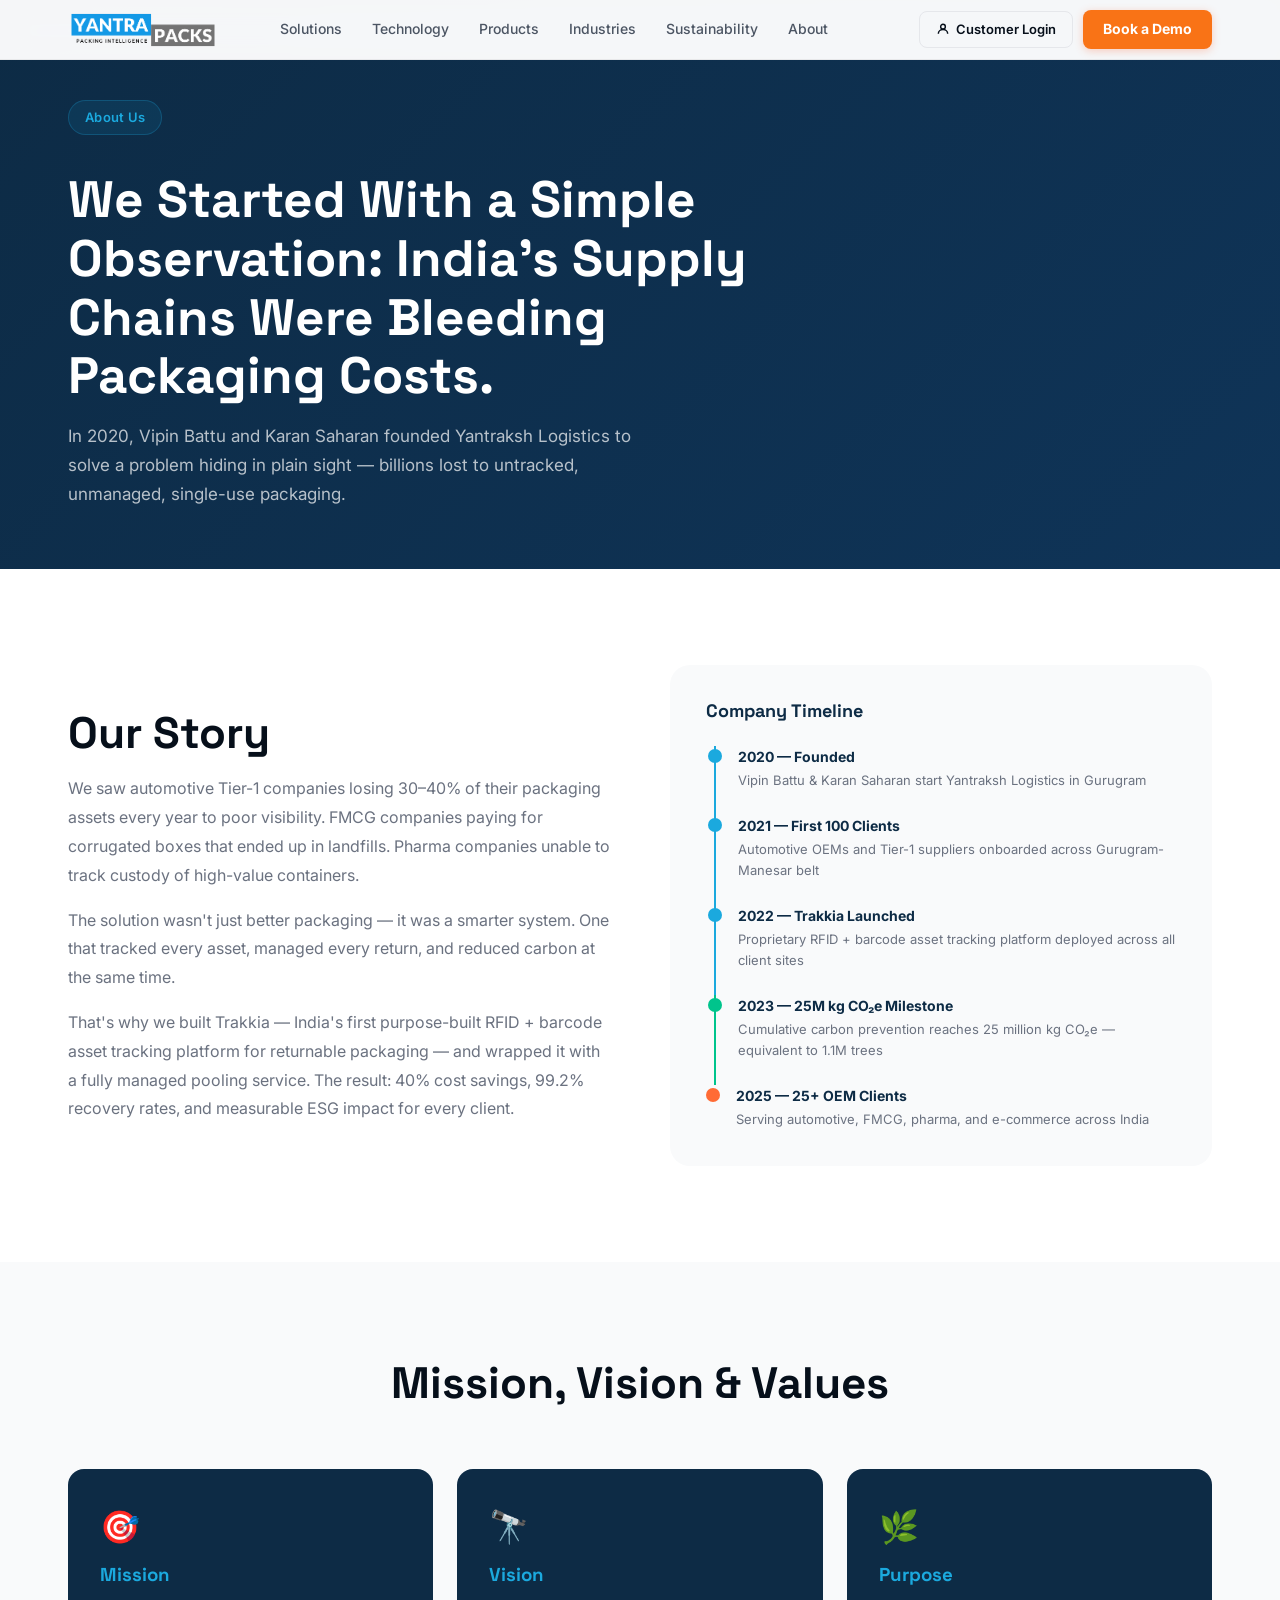
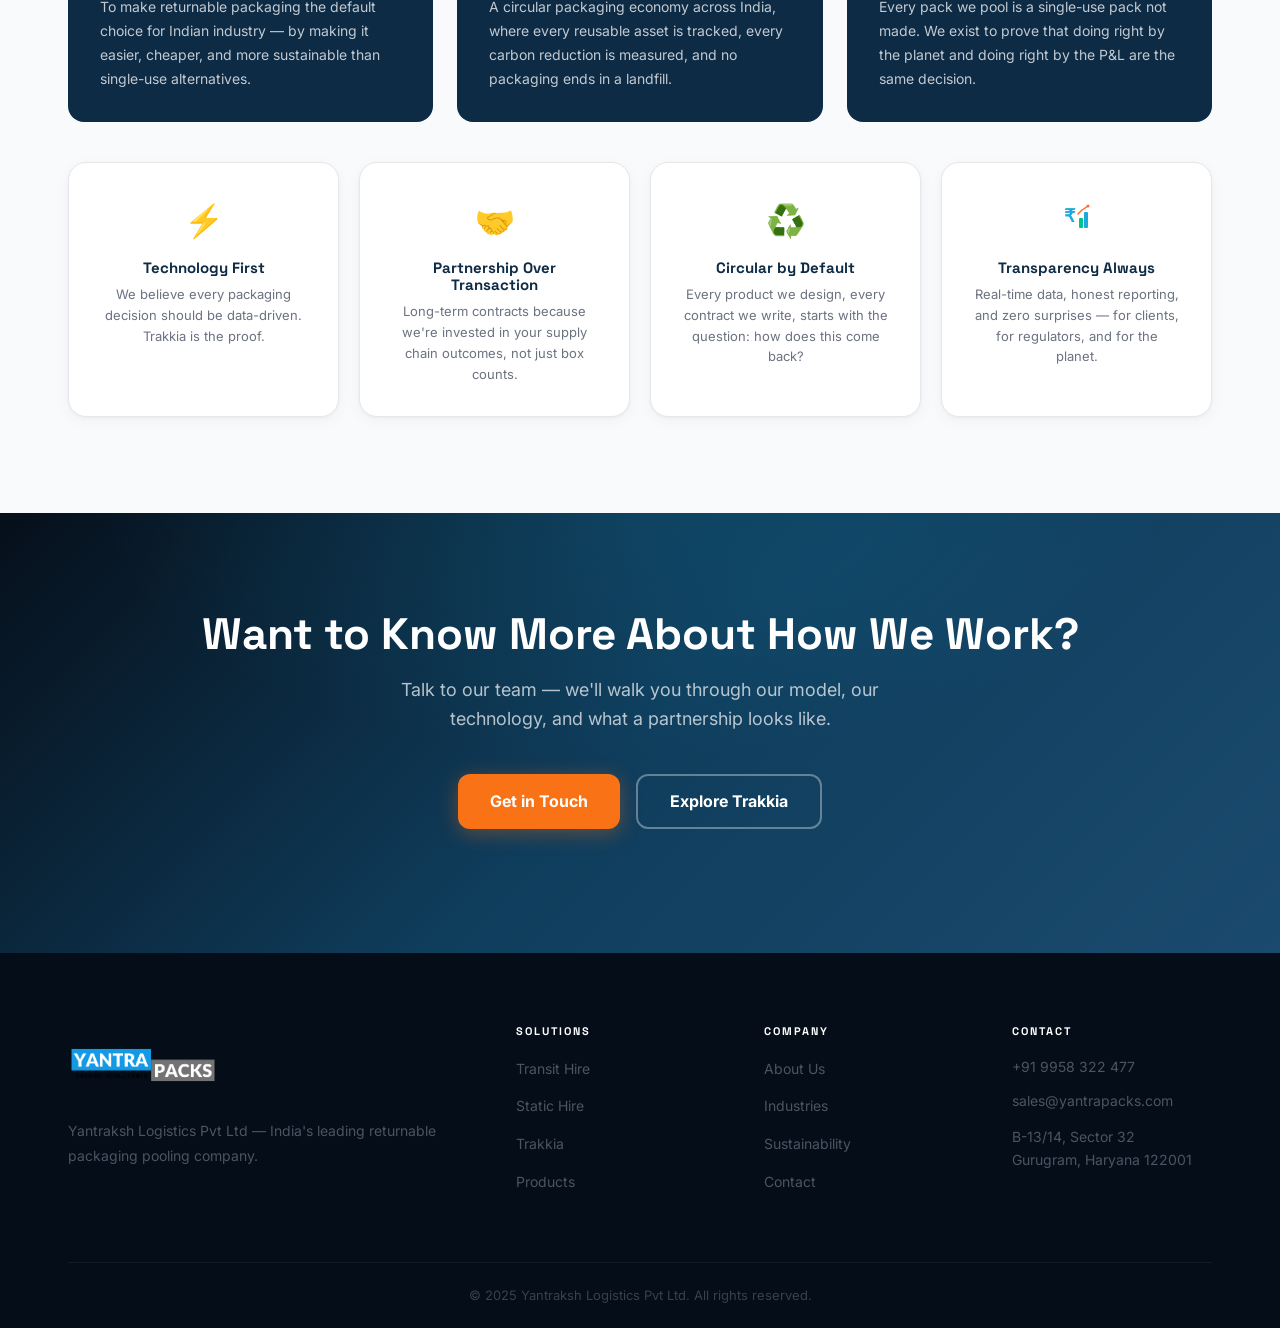
==== commit 19d6de6d: "Industry carousel, supply chain fix, favicon, SVG icons 1. How It Works: remove redundant Return & R" ====
--- a/about.html
+++ b/about.html
@@ -4,7 +4,9 @@
 <meta charset="UTF-8">
 <meta name="viewport" content="width=device-width, initial-scale=1.0">
 <link href="https://fonts.googleapis.com/css2?family=Inter:wght@400;500;600;700&family=Space+Grotesk:wght@600;700;800;900&display=swap" rel="stylesheet">
-<link rel="icon" href="images/favicon-mark.png" type="image/png">
+<link rel="shortcut icon" href="favicon.ico">
+<link rel="icon" href="images/favicon-mark.png" type="image/png" sizes="32x32">
+<link rel="icon" href="images/favicon.svg" type="image/svg+xml">
 <link rel="stylesheet" href="css/style.css">
 <title>About Yantra Packs | Yantraksh Logistics Pvt Ltd — Gurugram</title>
 <meta name="description" content="Founded in 2020 by Vipin Battu & Karan Saharan. Yantraksh Logistics Pvt Ltd is India's technology-driven returnable packaging pooling company, headquartered in Gurugram.">
--- a/css/style.css
+++ b/css/style.css
@@ -70,7 +70,7 @@
   background: rgba(255,255,255,0.96);
   backdrop-filter: blur(16px) saturate(180%);
   border-bottom: 1px solid rgba(0,0,0,0.06);
-  height: 76px; transition: box-shadow 0.3s;
+  height: 60px; transition: box-shadow 0.3s;
 }
 .navbar.scrolled { box-shadow: 0 4px 32px rgba(0,0,0,0.08); }
 .navbar .container { height: 100%; display: flex; align-items: center; justify-content: space-between; gap: 16px; }
@@ -150,9 +150,9 @@
 
 /* ---- Hero ---- */
 .hero {
-  position: relative; min-height: 100vh;
+  position: relative; min-height: calc(100vh - 80px);
   display: flex; align-items: center;
-  padding-top: 76px; overflow: hidden;
+  padding-top: 60px; overflow: hidden;
   background: var(--navy);
 }
 .hero::before {
@@ -168,7 +168,7 @@
   background-image: linear-gradient(var(--primary) 1px, transparent 1px), linear-gradient(90deg, var(--primary) 1px, transparent 1px);
   background-size: 60px 60px;
 }
-.hero-content { position: relative; z-index: 1; padding: 48px 0; }
+.hero-content { position: relative; z-index: 1; padding: 28px 0; }
 .hero-tag {
   display: inline-flex; align-items: center; gap: 8px;
   background: rgba(27,169,222,0.15); color: var(--primary);
@@ -181,8 +181,8 @@
   color: #fff; line-height: 1.05; margin-bottom: 24px;
   letter-spacing: -1px;
 }
-.hero-sub { font-size: 18px; color: rgba(255,255,255,0.65); line-height: 1.75; margin-bottom: 40px; max-width: 520px; }
-.hero-btns { display: flex; gap: 16px; flex-wrap: wrap; margin-bottom: 32px; }
+.hero-sub { font-size: 18px; color: rgba(255,255,255,0.65); line-height: 1.75; margin-bottom: 20px; max-width: 520px; }
+.hero-btns { display: flex; gap: 16px; flex-wrap: wrap; margin-bottom: 16px; }
 .hero-stats { display: grid; grid-template-columns: repeat(3,1fr); gap: 16px; max-width: 100%; }
 .stat-badge {
   background: rgba(255,255,255,0.06);
@@ -318,7 +318,7 @@
 .product-card .icon { font-size: 44px; margin-bottom: 14px; }
 .product-badge { display: inline-flex; align-items: center; gap: 4px; background: rgba(27,169,222,0.1); color: var(--primary); font-size: 11px; font-weight: 700; padding: 4px 12px; border-radius: 99px; margin-bottom: 12px; }
 
-/* ---- Industry Tiles ---- */
+/* ---- Industry Tiles (legacy, kept for other pages) ---- */
 .industry-tile {
   background: #f8fafc; border: 1px solid var(--border);
   border-radius: 16px; padding: 24px 16px; text-align: center;
@@ -327,6 +327,62 @@
 .industry-tile:hover { background: rgba(27,169,222,0.06); border-color: rgba(27,169,222,0.35); transform: translateY(-3px); box-shadow: 0 8px 24px rgba(27,169,222,0.12); }
 .industry-tile .icon { font-size: 34px; margin-bottom: 12px; }
 .industry-tile span { display: block; font-size: 13px; font-weight: 700; color: var(--navy); }
+
+/* ---- Industry Carousel ---- */
+.ind-section { background: #060f1a; padding-bottom: 56px; }
+.ind-section .section-header { margin-bottom: 36px; text-align: left; }
+.ind-carousel-wrap { position: relative; overflow: hidden; }
+.ind-track {
+  display: flex; gap: 20px;
+  padding: 8px 60px 8px 60px;
+  transition: transform 0.45s cubic-bezier(0.25,0.46,0.45,0.94);
+  will-change: transform;
+}
+.ind-card {
+  flex: 0 0 300px; min-height: 300px;
+  background: #0d2240;
+  border: 1px solid rgba(255,255,255,0.07);
+  border-radius: 12px; padding: 36px 28px;
+  text-decoration: none; color: #fff;
+  display: flex; flex-direction: column;
+  border-left: 3px solid var(--card-accent, #1BA9DE);
+  transition: box-shadow 0.3s, transform 0.3s;
+}
+.ind-card:hover { box-shadow: 0 12px 40px rgba(0,0,0,0.5); transform: translateY(-4px); }
+.ind-icon { width: 52px; height: 52px; margin-bottom: 24px; }
+.ind-icon svg { width: 52px; height: 52px; stroke: #fff; fill: none; stroke-width: 1.4; stroke-linecap: round; stroke-linejoin: round; }
+.ind-name { font-size: 22px; font-weight: 800; font-family: "Space Grotesk", sans-serif; margin-bottom: 10px; }
+.ind-tagline { font-size: 13px; color: rgba(255,255,255,0.5); line-height: 1.65; flex: 1; }
+.ind-cta { margin-top: 24px; font-size: 13px; font-weight: 700; color: var(--card-accent, #1BA9DE); }
+.ind-auto  { --card-accent: #1BA9DE; }
+.ind-fmcg  { --card-accent: #F97316; }
+.ind-pharm { --card-accent: #00C48C; }
+.ind-ecom  { --card-accent: #8B5CF6; }
+.ind-eng   { --card-accent: #ef4444; }
+.ind-chem  { --card-accent: #eab308; }
+/* Arrow buttons */
+.ind-arrow {
+  position: absolute; top: 50%; transform: translateY(-50%);
+  width: 40px; height: 40px; border-radius: 50%;
+  background: rgba(255,255,255,0.1); border: 1px solid rgba(255,255,255,0.18);
+  color: #fff; font-size: 26px; line-height: 1; cursor: pointer;
+  display: flex; align-items: center; justify-content: center;
+  transition: background 0.2s; z-index: 2;
+}
+.ind-arrow:hover { background: rgba(27,169,222,0.35); border-color: rgba(27,169,222,0.5); }
+.ind-arrow:disabled { opacity: 0.25; cursor: default; pointer-events: none; }
+.ind-prev { left: 12px; }
+.ind-next { right: 12px; }
+/* Dots */
+.ind-dots { display: flex; justify-content: center; gap: 8px; margin-top: 28px; padding: 0 60px; }
+.ind-dot { width: 8px; height: 8px; border-radius: 50%; background: rgba(255,255,255,0.2); cursor: pointer; transition: background 0.25s, width 0.25s; border: none; }
+.ind-dot.active { background: #1BA9DE; width: 24px; border-radius: 4px; }
+@media (max-width: 768px) {
+  .ind-track { padding: 8px 24px; gap: 14px; }
+  .ind-card { flex: 0 0 260px; min-height: 260px; padding: 28px 22px; }
+  .ind-arrow { display: none; }
+  .ind-dots { padding: 0 24px; }
+}
 
 /* ---- PackIt Section ---- */
 .packit-section {
@@ -647,14 +703,12 @@
   max-width: 110px;
   width: auto;
   object-fit: contain;
-  filter: grayscale(1);
-  opacity: 0.55;
-  transition: filter 0.35s ease, opacity 0.35s ease, transform 0.3s ease;
+  filter: none;
+  opacity: 1;
+  transition: transform 0.3s ease;
   display: block;
 }
 .customer-tile:hover img {
-  filter: grayscale(0);
-  opacity: 1;
   transform: scale(1.06);
 }
 
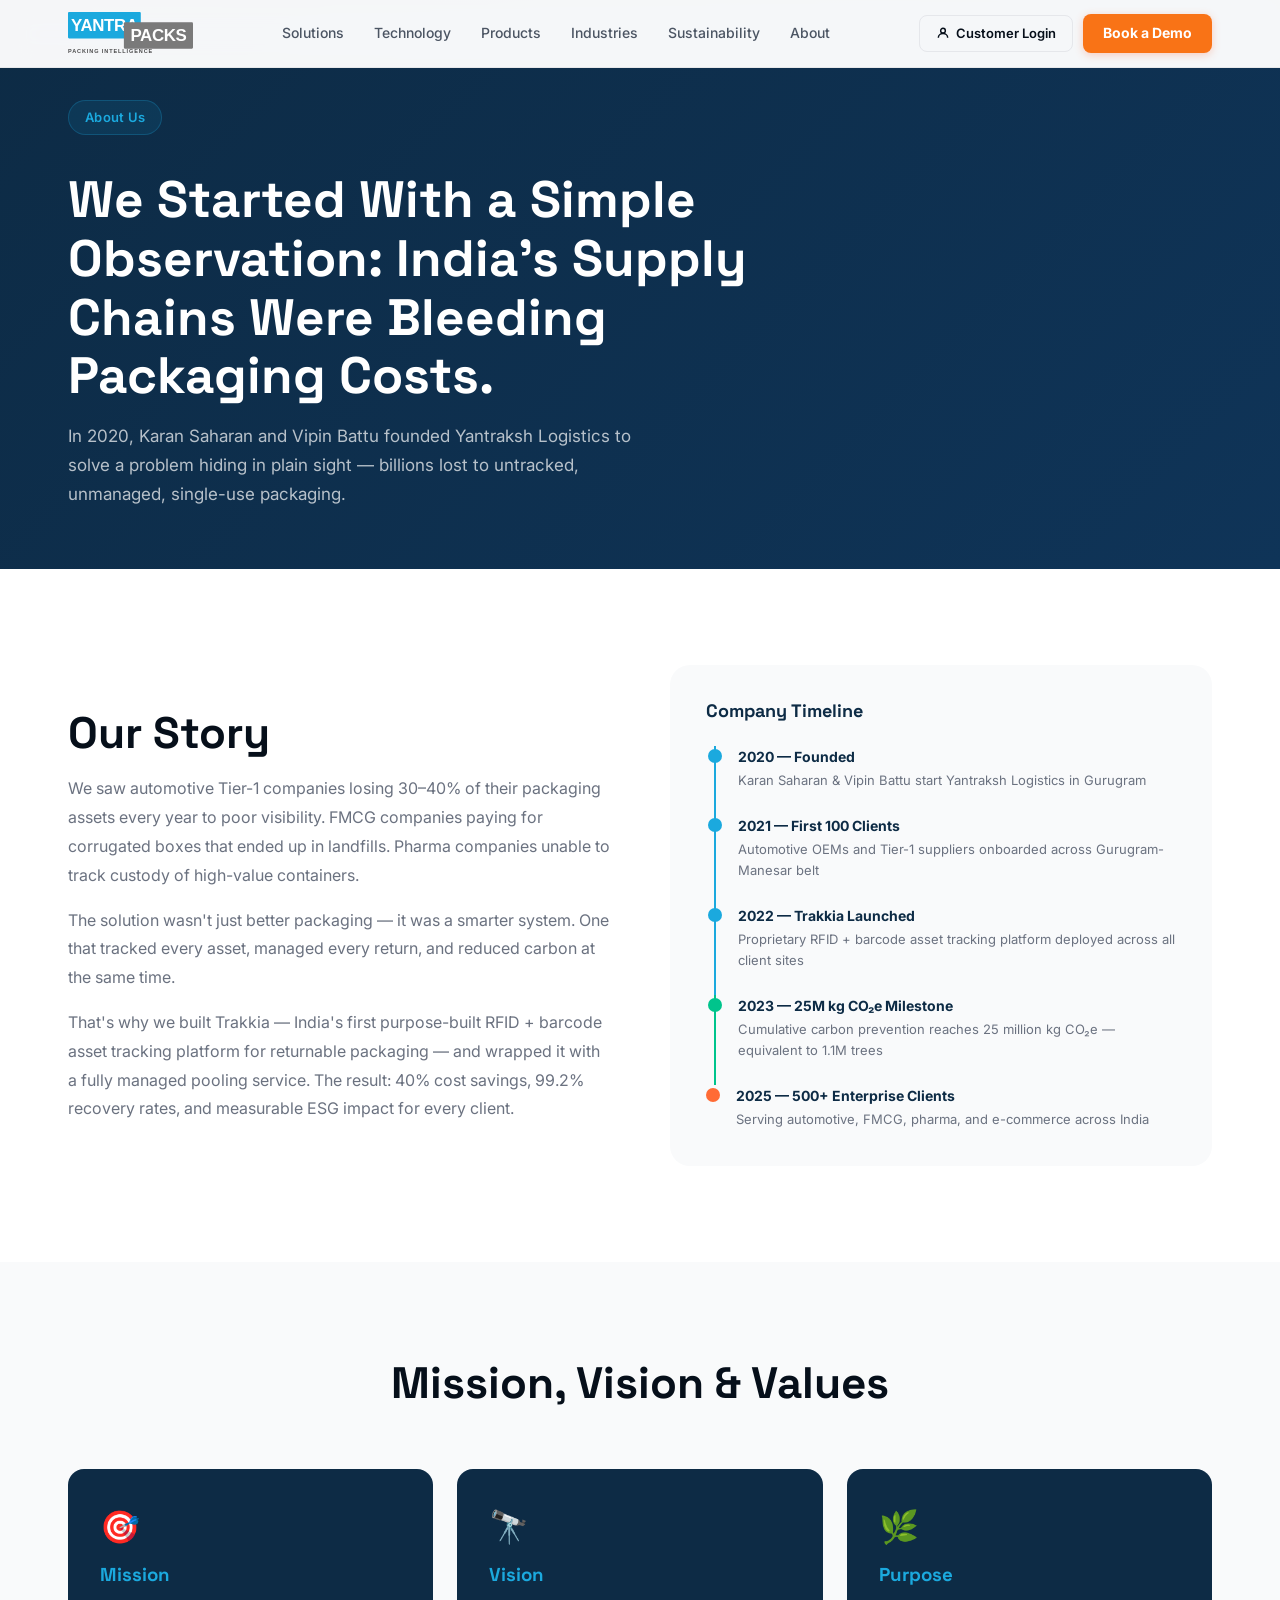
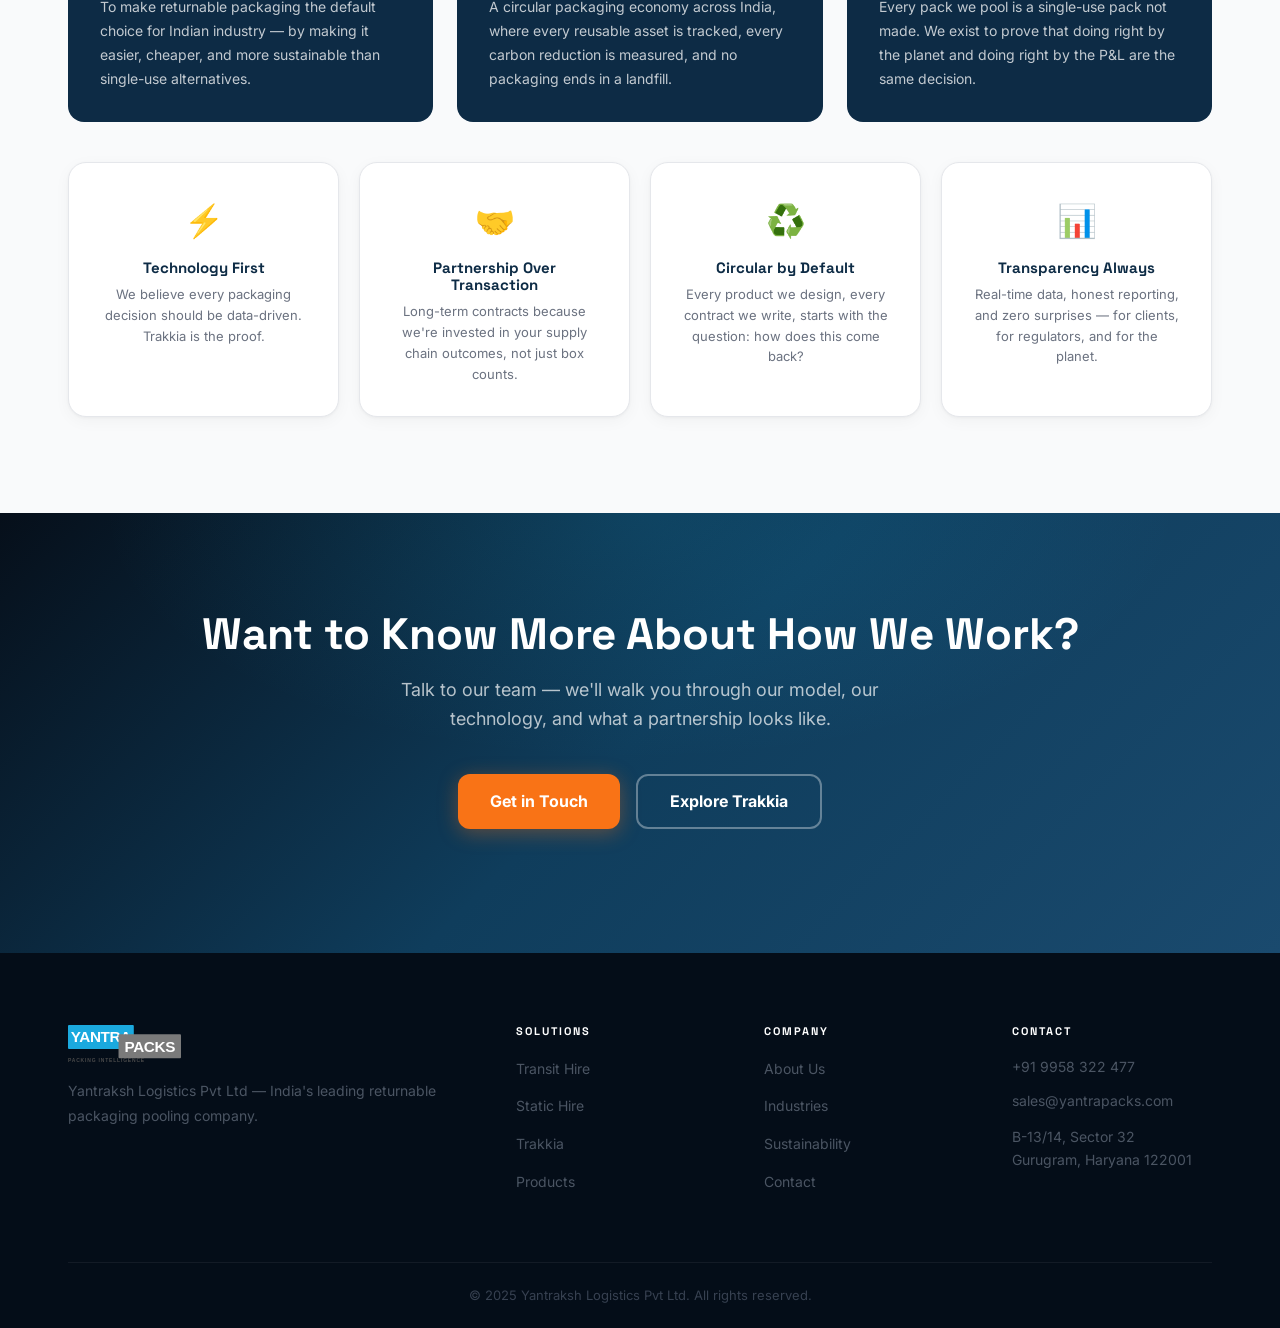
==== commit 65ca080d: "Phase 4: Real logo SVG, favicon update, CSS logos replaced across all pages - images/logo.svg: new S" ====
--- a/about.html
+++ b/about.html
@@ -4,22 +4,20 @@
 <meta charset="UTF-8">
 <meta name="viewport" content="width=device-width, initial-scale=1.0">
 <link href="https://fonts.googleapis.com/css2?family=Inter:wght@400;500;600;700&family=Space+Grotesk:wght@600;700;800;900&display=swap" rel="stylesheet">
-<link rel="shortcut icon" href="favicon.ico">
-<link rel="icon" href="images/favicon-mark.png" type="image/png" sizes="32x32">
 <link rel="icon" href="images/favicon.svg" type="image/svg+xml">
 <link rel="stylesheet" href="css/style.css">
 <title>About Yantra Packs | Yantraksh Logistics Pvt Ltd — Gurugram</title>
-<meta name="description" content="Founded in 2020 by Vipin Battu & Karan Saharan. Yantraksh Logistics Pvt Ltd is India's technology-driven returnable packaging pooling company, headquartered in Gurugram.">
+<meta name="description" content="Founded in 2020 by Karan Saharan & Vipin Battu. Yantraksh Logistics Pvt Ltd is India's technology-driven returnable packaging pooling company, headquartered in Gurugram.">
 <link rel="canonical" href="https://www.yantrapacks.com/about.html">
 <meta property="og:title" content="About Yantra Packs | Yantraksh Logistics Pvt Ltd">
 <meta property="og:type" content="website">
 </head><body>
-<nav class="navbar" id="navbar"><div class="container"><a href="index.html" class="nav-logo"><img src="images/logo.png" alt="Yantra Packs" class="nav-logo-img"></a><div class="nav-links"><a href="solutions.html">Solutions</a><a href="technology.html">Technology</a><a href="products.html">Products</a><a href="industries.html">Industries</a><a href="sustainability.html">Sustainability</a><a href="about.html">About</a></div><div class="nav-actions"><a href="https://app.trakkia.com" target="_blank" rel="noopener" class="btn-login"><svg width="14" height="14" viewBox="0 0 24 24" fill="none" stroke="currentColor" stroke-width="2.5"><circle cx="12" cy="8" r="4"/><path d="M4 20c0-4 3.6-7 8-7s8 3 8 7"/></svg>Customer Login</a><a href="contact.html" class="btn-demo">Book a Demo</a></div><button class="hamburger" id="mb" aria-label="Menu"><svg width="22" height="22" fill="none" stroke="#374151" stroke-width="2.5" viewBox="0 0 24 24"><path d="M4 6h16M4 12h16M4 18h16"/></svg></button></div><div class="mobile-menu" id="mm"><a href="https://app.trakkia.com" target="_blank" class="mobile-login">🔐 Customer Login (app.trakkia.com)</a><a href="solutions.html">Solutions</a><a href="technology.html">Technology</a><a href="products.html">Products</a><a href="industries.html">Industries</a><a href="sustainability.html">Sustainability</a><a href="about.html">About</a><a href="contact.html">Book a Demo</a></div></nav>
+<nav class="navbar" id="navbar"><div class="container"><a href="index.html" class="nav-logo"><img src="images/logo.svg" alt="Yantra Packs — Packing Intelligence" height="44" style="display:block;"></a><div class="nav-links"><a href="solutions.html">Solutions</a><a href="technology.html">Technology</a><a href="products.html">Products</a><a href="industries.html">Industries</a><a href="sustainability.html">Sustainability</a><a href="about.html">About</a></div><div class="nav-actions"><a href="https://app.trakkia.com" target="_blank" rel="noopener" class="btn-login"><svg width="14" height="14" viewBox="0 0 24 24" fill="none" stroke="currentColor" stroke-width="2.5"><circle cx="12" cy="8" r="4"/><path d="M4 20c0-4 3.6-7 8-7s8 3 8 7"/></svg>Customer Login</a><a href="contact.html" class="btn-demo">Book a Demo</a></div><button class="hamburger" id="mb" aria-label="Menu"><svg width="22" height="22" fill="none" stroke="#374151" stroke-width="2.5" viewBox="0 0 24 24"><path d="M4 6h16M4 12h16M4 18h16"/></svg></button></div><div class="mobile-menu" id="mm"><a href="https://app.trakkia.com" target="_blank" class="mobile-login">🔐 Customer Login (app.trakkia.com)</a><a href="solutions.html">Solutions</a><a href="technology.html">Technology</a><a href="products.html">Products</a><a href="industries.html">Industries</a><a href="sustainability.html">Sustainability</a><a href="about.html">About</a><a href="contact.html">Book a Demo</a></div></nav>
 <section style="background:linear-gradient(135deg,#0D2B45,#0f3458);padding:100px 0 60px;">
   <div class="container">
     <span class="section-tag">About Us</span>
     <h1 style="font-size:clamp(32px,4vw,52px);font-weight:900;color:#fff;margin:16px 0 16px;max-width:700px;">We Started With a Simple Observation: India's Supply Chains Were Bleeding Packaging Costs.</h1>
-    <p style="font-size:17px;color:rgba(255,255,255,0.7);max-width:600px;line-height:1.7;">In 2020, Vipin Battu and Karan Saharan founded Yantraksh Logistics to solve a problem hiding in plain sight — billions lost to untracked, unmanaged, single-use packaging.</p>
+    <p style="font-size:17px;color:rgba(255,255,255,0.7);max-width:600px;line-height:1.7;">In 2020, Karan Saharan and Vipin Battu founded Yantraksh Logistics to solve a problem hiding in plain sight — billions lost to untracked, unmanaged, single-use packaging.</p>
   </div>
 </section>
 
@@ -36,11 +34,11 @@
         <div style="background:#f9fafb;border-radius:20px;padding:36px;">
           <h3 style="font-size:18px;font-weight:800;color:#0D2B45;margin-bottom:24px;">Company Timeline</h3>
           <div style="display:flex;flex-direction:column;gap:0;">
-            <div style="display:flex;gap:16px;padding-bottom:24px;border-left:2px solid #1BA9DE;margin-left:8px;padding-left:20px;"><div style="width:14px;height:14px;background:#1BA9DE;border-radius:50%;margin-left:-28px;flex-shrink:0;margin-top:3px;"></div><div><div style="font-weight:700;font-size:14px;color:#0D2B45;">2020 — Founded</div><div style="font-size:13px;color:#6b7280;margin-top:2px;">Vipin Battu & Karan Saharan start Yantraksh Logistics in Gurugram</div></div></div>
+            <div style="display:flex;gap:16px;padding-bottom:24px;border-left:2px solid #1BA9DE;margin-left:8px;padding-left:20px;"><div style="width:14px;height:14px;background:#1BA9DE;border-radius:50%;margin-left:-28px;flex-shrink:0;margin-top:3px;"></div><div><div style="font-weight:700;font-size:14px;color:#0D2B45;">2020 — Founded</div><div style="font-size:13px;color:#6b7280;margin-top:2px;">Karan Saharan & Vipin Battu start Yantraksh Logistics in Gurugram</div></div></div>
             <div style="display:flex;gap:16px;padding-bottom:24px;border-left:2px solid #1BA9DE;margin-left:8px;padding-left:20px;"><div style="width:14px;height:14px;background:#1BA9DE;border-radius:50%;margin-left:-28px;flex-shrink:0;margin-top:3px;"></div><div><div style="font-weight:700;font-size:14px;color:#0D2B45;">2021 — First 100 Clients</div><div style="font-size:13px;color:#6b7280;margin-top:2px;">Automotive OEMs and Tier-1 suppliers onboarded across Gurugram-Manesar belt</div></div></div>
             <div style="display:flex;gap:16px;padding-bottom:24px;border-left:2px solid #1BA9DE;margin-left:8px;padding-left:20px;"><div style="width:14px;height:14px;background:#1BA9DE;border-radius:50%;margin-left:-28px;flex-shrink:0;margin-top:3px;"></div><div><div style="font-weight:700;font-size:14px;color:#0D2B45;">2022 — Trakkia Launched</div><div style="font-size:13px;color:#6b7280;margin-top:2px;">Proprietary RFID + barcode asset tracking platform deployed across all client sites</div></div></div>
             <div style="display:flex;gap:16px;padding-bottom:24px;border-left:2px solid #00C48C;margin-left:8px;padding-left:20px;"><div style="width:14px;height:14px;background:#00C48C;border-radius:50%;margin-left:-28px;flex-shrink:0;margin-top:3px;"></div><div><div style="font-weight:700;font-size:14px;color:#0D2B45;">2023 — 25M kg CO₂e Milestone</div><div style="font-size:13px;color:#6b7280;margin-top:2px;">Cumulative carbon prevention reaches 25 million kg CO₂e — equivalent to 1.1M trees</div></div></div>
-            <div style="display:flex;gap:16px;margin-left:8px;padding-left:20px;"><div style="width:14px;height:14px;background:#FF6B35;border-radius:50%;margin-left:-28px;flex-shrink:0;margin-top:3px;"></div><div><div style="font-weight:700;font-size:14px;color:#0D2B45;">2025 — 25+ OEM Clients</div><div style="font-size:13px;color:#6b7280;margin-top:2px;">Serving automotive, FMCG, pharma, and e-commerce across India</div></div></div>
+            <div style="display:flex;gap:16px;margin-left:8px;padding-left:20px;"><div style="width:14px;height:14px;background:#FF6B35;border-radius:50%;margin-left:-28px;flex-shrink:0;margin-top:3px;"></div><div><div style="font-weight:700;font-size:14px;color:#0D2B45;">2025 — 500+ Enterprise Clients</div><div style="font-size:13px;color:#6b7280;margin-top:2px;">Serving automotive, FMCG, pharma, and e-commerce across India</div></div></div>
           </div>
         </div>
       </div>
@@ -60,7 +58,7 @@
       <div class="card fu" style="text-align:center;"><div style="font-size:32px;margin-bottom:12px;">⚡</div><h3 style="font-size:15px;font-weight:700;color:#0D2B45;margin-bottom:8px;">Technology First</h3><p style="font-size:13px;color:#6b7280;">We believe every packaging decision should be data-driven. Trakkia is the proof.</p></div>
       <div class="card fu2" style="text-align:center;"><div style="font-size:32px;margin-bottom:12px;">🤝</div><h3 style="font-size:15px;font-weight:700;color:#0D2B45;margin-bottom:8px;">Partnership Over Transaction</h3><p style="font-size:13px;color:#6b7280;">Long-term contracts because we're invested in your supply chain outcomes, not just box counts.</p></div>
       <div class="card fu3" style="text-align:center;"><div style="font-size:32px;margin-bottom:12px;">♻️</div><h3 style="font-size:15px;font-weight:700;color:#0D2B45;margin-bottom:8px;">Circular by Default</h3><p style="font-size:13px;color:#6b7280;">Every product we design, every contract we write, starts with the question: how does this come back?</p></div>
-      <div class="card fu3" style="text-align:center;"><div style="font-size:32px;margin-bottom:12px;"><svg width="32" height="32" viewBox="0 0 32 32" fill="none" xmlns="http://www.w3.org/2000/svg"><text x="3" y="22" font-size="18" font-weight="bold" fill="#1BA9DE" font-family="sans-serif">₹</text><rect x="18" y="18" width="4" height="10" rx="1" fill="#00C48C"/><rect x="23" y="12" width="4" height="16" rx="1" fill="#1BA9DE"/><polyline points="17,14 21,10 27,6" stroke="#FF6B35" stroke-width="1.5" stroke-linecap="round" fill="none"/><circle cx="27" cy="6" r="1.5" fill="#FF6B35"/></svg></div><h3 style="font-size:15px;font-weight:700;color:#0D2B45;margin-bottom:8px;">Transparency Always</h3><p style="font-size:13px;color:#6b7280;">Real-time data, honest reporting, and zero surprises — for clients, for regulators, and for the planet.</p></div>
+      <div class="card fu3" style="text-align:center;"><div style="font-size:32px;margin-bottom:12px;">📊</div><h3 style="font-size:15px;font-weight:700;color:#0D2B45;margin-bottom:8px;">Transparency Always</h3><p style="font-size:13px;color:#6b7280;">Real-time data, honest reporting, and zero surprises — for clients, for regulators, and for the planet.</p></div>
     </div>
   </div>
 </section>
@@ -72,6 +70,6 @@
     <div class="cta-btns fu3"><a href="contact.html" class="btn-primary">Get in Touch</a><a href="technology.html" class="btn-outline-white">Explore Trakkia</a></div>
   </div>
 </section>
-<footer class="footer"><div class="container"><div class="footer-grid"><div><div class="nav-logo" style="margin-bottom:12px;"><img src="images/logo.png" alt="Yantra Packs" class="nav-logo-img"></div><p class="footer-tagline">Yantraksh Logistics Pvt Ltd — India's leading returnable packaging pooling company.</p></div><div><h4>Solutions</h4><ul><li><a href="solutions.html">Transit Hire</a></li><li><a href="solutions.html">Static Hire</a></li><li><a href="technology.html">Trakkia</a></li><li><a href="products.html">Products</a></li></ul></div><div><h4>Company</h4><ul><li><a href="about.html">About Us</a></li><li><a href="industries.html">Industries</a></li><li><a href="sustainability.html">Sustainability</a></li><li><a href="contact.html">Contact</a></li></ul></div><div><h4>Contact</h4><ul class="footer-contact"><li><a href="tel:+919958322477">+91 9958 322 477</a></li><li><a href="mailto:sales@yantrapacks.com">sales@yantrapacks.com</a></li><li style="margin-top:8px;line-height:1.7;">B-13/14, Sector 32<br>Gurugram, Haryana 122001</li></ul></div></div><div class="footer-bar">© 2025 Yantraksh Logistics Pvt Ltd. All rights reserved.</div></div></footer><script src="js/main.js"></script>
+<footer class="footer"><div class="container"><div class="footer-grid"><div><div class="nav-logo" style="margin-bottom:12px;"><img src="images/logo.svg" alt="Yantra Packs" height="40" style="display:block;"></div><p class="footer-tagline">Yantraksh Logistics Pvt Ltd — India's leading returnable packaging pooling company.</p></div><div><h4>Solutions</h4><ul><li><a href="solutions.html">Transit Hire</a></li><li><a href="solutions.html">Static Hire</a></li><li><a href="technology.html">Trakkia</a></li><li><a href="products.html">Products</a></li></ul></div><div><h4>Company</h4><ul><li><a href="about.html">About Us</a></li><li><a href="industries.html">Industries</a></li><li><a href="sustainability.html">Sustainability</a></li><li><a href="contact.html">Contact</a></li></ul></div><div><h4>Contact</h4><ul class="footer-contact"><li><a href="tel:+919958322477">+91 9958 322 477</a></li><li><a href="mailto:sales@yantrapacks.com">sales@yantrapacks.com</a></li><li style="margin-top:8px;line-height:1.7;">B-13/14, Sector 32<br>Gurugram, Haryana 122001</li></ul></div></div><div class="footer-bar">© 2025 Yantraksh Logistics Pvt Ltd. All rights reserved.</div></div></footer><script src="js/main.js"></script>
 </body>
 </html>
--- a/css/style.css
+++ b/css/style.css
@@ -23,7 +23,7 @@
 /* ---- Reset ---- */
 *, *::before, *::after { box-sizing: border-box; margin: 0; padding: 0; }
 html { scroll-behavior: smooth; }
-body { font-family: "Inter", sans-serif; color: var(--text); background: var(--white); line-height: 1.6; -webkit-font-smoothing: antialiased; overflow-x: hidden; }
+body { font-family: "Inter", sans-serif; color: var(--text); background: var(--white); line-height: 1.6; -webkit-font-smoothing: antialiased; }
 h1,h2,h3,h4,h5 { font-family: "Space Grotesk", sans-serif; line-height: 1.15; }
 a { text-decoration: none; color: inherit; }
 img { max-width: 100%; display: block; }
@@ -70,7 +70,7 @@
   background: rgba(255,255,255,0.96);
   backdrop-filter: blur(16px) saturate(180%);
   border-bottom: 1px solid rgba(0,0,0,0.06);
-  height: 60px; transition: box-shadow 0.3s;
+  height: 68px; transition: box-shadow 0.3s;
 }
 .navbar.scrolled { box-shadow: 0 4px 32px rgba(0,0,0,0.08); }
 .navbar .container { height: 100%; display: flex; align-items: center; justify-content: space-between; gap: 16px; }
@@ -99,7 +99,7 @@
 .hamburger { display: none; background: none; border: none; cursor: pointer; padding: 6px; border-radius: 8px; }
 .hamburger:hover { background: var(--bg-light); }
 .mobile-menu {
-  display: none; position: absolute; top: 76px; left: 0; width: 100%;
+  display: none; position: absolute; top: 68px; left: 0; width: 100%;
   background: #fff; border-top: 1px solid var(--border);
   padding: 16px 24px 24px; box-shadow: 0 16px 48px rgba(0,0,0,0.12);
 }
@@ -150,9 +150,9 @@
 
 /* ---- Hero ---- */
 .hero {
-  position: relative; min-height: calc(100vh - 80px);
+  position: relative; min-height: 100vh;
   display: flex; align-items: center;
-  padding-top: 60px; overflow: hidden;
+  padding-top: 68px; overflow: hidden;
   background: var(--navy);
 }
 .hero::before {
@@ -168,7 +168,7 @@
   background-image: linear-gradient(var(--primary) 1px, transparent 1px), linear-gradient(90deg, var(--primary) 1px, transparent 1px);
   background-size: 60px 60px;
 }
-.hero-content { position: relative; z-index: 1; padding: 28px 0; }
+.hero-content { position: relative; z-index: 1; padding: 80px 0; }
 .hero-tag {
   display: inline-flex; align-items: center; gap: 8px;
   background: rgba(27,169,222,0.15); color: var(--primary);
@@ -181,9 +181,9 @@
   color: #fff; line-height: 1.05; margin-bottom: 24px;
   letter-spacing: -1px;
 }
-.hero-sub { font-size: 18px; color: rgba(255,255,255,0.65); line-height: 1.75; margin-bottom: 20px; max-width: 520px; }
-.hero-btns { display: flex; gap: 16px; flex-wrap: wrap; margin-bottom: 16px; }
-.hero-stats { display: grid; grid-template-columns: repeat(3,1fr); gap: 16px; max-width: 100%; }
+.hero-sub { font-size: 18px; color: rgba(255,255,255,0.65); line-height: 1.75; margin-bottom: 40px; max-width: 520px; }
+.hero-btns { display: flex; gap: 16px; flex-wrap: wrap; margin-bottom: 56px; }
+.hero-stats { display: grid; grid-template-columns: repeat(3,1fr); gap: 16px; max-width: 500px; }
 .stat-badge {
   background: rgba(255,255,255,0.06);
   border: 1px solid rgba(255,255,255,0.12);
@@ -316,9 +316,10 @@
 }
 .product-card:hover { transform: translateY(-4px); box-shadow: 0 12px 36px rgba(0,0,0,0.10); border-color: rgba(27,169,222,0.25); }
 .product-card .icon { font-size: 44px; margin-bottom: 14px; }
+.product-card img { width: 100%; height: 180px; object-fit: cover; border-radius: 12px; margin-bottom: 14px; display: block; }
 .product-badge { display: inline-flex; align-items: center; gap: 4px; background: rgba(27,169,222,0.1); color: var(--primary); font-size: 11px; font-weight: 700; padding: 4px 12px; border-radius: 99px; margin-bottom: 12px; }
 
-/* ---- Industry Tiles (legacy, kept for other pages) ---- */
+/* ---- Industry Tiles ---- */
 .industry-tile {
   background: #f8fafc; border: 1px solid var(--border);
   border-radius: 16px; padding: 24px 16px; text-align: center;
@@ -327,62 +328,6 @@
 .industry-tile:hover { background: rgba(27,169,222,0.06); border-color: rgba(27,169,222,0.35); transform: translateY(-3px); box-shadow: 0 8px 24px rgba(27,169,222,0.12); }
 .industry-tile .icon { font-size: 34px; margin-bottom: 12px; }
 .industry-tile span { display: block; font-size: 13px; font-weight: 700; color: var(--navy); }
-
-/* ---- Industry Carousel ---- */
-.ind-section { background: #060f1a; padding-bottom: 56px; }
-.ind-section .section-header { margin-bottom: 36px; text-align: left; }
-.ind-carousel-wrap { position: relative; overflow: hidden; }
-.ind-track {
-  display: flex; gap: 20px;
-  padding: 8px 60px 8px 60px;
-  transition: transform 0.45s cubic-bezier(0.25,0.46,0.45,0.94);
-  will-change: transform;
-}
-.ind-card {
-  flex: 0 0 300px; min-height: 300px;
-  background: #0d2240;
-  border: 1px solid rgba(255,255,255,0.07);
-  border-radius: 12px; padding: 36px 28px;
-  text-decoration: none; color: #fff;
-  display: flex; flex-direction: column;
-  border-left: 3px solid var(--card-accent, #1BA9DE);
-  transition: box-shadow 0.3s, transform 0.3s;
-}
-.ind-card:hover { box-shadow: 0 12px 40px rgba(0,0,0,0.5); transform: translateY(-4px); }
-.ind-icon { width: 52px; height: 52px; margin-bottom: 24px; }
-.ind-icon svg { width: 52px; height: 52px; stroke: #fff; fill: none; stroke-width: 1.4; stroke-linecap: round; stroke-linejoin: round; }
-.ind-name { font-size: 22px; font-weight: 800; font-family: "Space Grotesk", sans-serif; margin-bottom: 10px; }
-.ind-tagline { font-size: 13px; color: rgba(255,255,255,0.5); line-height: 1.65; flex: 1; }
-.ind-cta { margin-top: 24px; font-size: 13px; font-weight: 700; color: var(--card-accent, #1BA9DE); }
-.ind-auto  { --card-accent: #1BA9DE; }
-.ind-fmcg  { --card-accent: #F97316; }
-.ind-pharm { --card-accent: #00C48C; }
-.ind-ecom  { --card-accent: #8B5CF6; }
-.ind-eng   { --card-accent: #ef4444; }
-.ind-chem  { --card-accent: #eab308; }
-/* Arrow buttons */
-.ind-arrow {
-  position: absolute; top: 50%; transform: translateY(-50%);
-  width: 40px; height: 40px; border-radius: 50%;
-  background: rgba(255,255,255,0.1); border: 1px solid rgba(255,255,255,0.18);
-  color: #fff; font-size: 26px; line-height: 1; cursor: pointer;
-  display: flex; align-items: center; justify-content: center;
-  transition: background 0.2s; z-index: 2;
-}
-.ind-arrow:hover { background: rgba(27,169,222,0.35); border-color: rgba(27,169,222,0.5); }
-.ind-arrow:disabled { opacity: 0.25; cursor: default; pointer-events: none; }
-.ind-prev { left: 12px; }
-.ind-next { right: 12px; }
-/* Dots */
-.ind-dots { display: flex; justify-content: center; gap: 8px; margin-top: 28px; padding: 0 60px; }
-.ind-dot { width: 8px; height: 8px; border-radius: 50%; background: rgba(255,255,255,0.2); cursor: pointer; transition: background 0.25s, width 0.25s; border: none; }
-.ind-dot.active { background: #1BA9DE; width: 24px; border-radius: 4px; }
-@media (max-width: 768px) {
-  .ind-track { padding: 8px 24px; gap: 14px; }
-  .ind-card { flex: 0 0 260px; min-height: 260px; padding: 28px 22px; }
-  .ind-arrow { display: none; }
-  .ind-dots { padding: 0 24px; }
-}
 
 /* ---- PackIt Section ---- */
 .packit-section {
@@ -512,11 +457,6 @@
 .word-reveal:nth-child(5) { animation-delay: 0.82s; }
 @keyframes wordReveal {
   to { opacity: 1; transform: translateY(0); }
-}
-/* Applied directly to word-reveal spans so gradient-clip works */
-.hero-accent {
-  color: #1BA9DE;
-  text-shadow: 0 0 40px rgba(27,169,222,0.4);
 }
 
 /* ---- Industry Ticker ---- */
@@ -617,286 +557,3 @@
   .grid-6 { grid-template-columns: repeat(2,1fr); }
   .container { padding: 0 16px; }
 }
-
-/* ============================================================
-   REDESIGN ADDITIONS
-   ============================================================ */
-
-/* ---- Real Logo in Navbar ---- */
-/* Logo PNG has ~45% whitespace padding around the mark.
-   We render it large and use negative margins to visually crop the whitespace,
-   making the visible mark ~2.5× larger without re-exporting the image. */
-.nav-logo { overflow: visible; }
-.nav-logo-img {
-  height: 150px;
-  width: auto;
-  display: block;
-  object-fit: contain;
-  max-width: none;
-  margin-top: -35px;
-  margin-bottom: -35px;
-  margin-right: -30px;
-}
-@media (max-width: 768px) {
-  .nav-logo-img {
-    height: 120px;
-    margin-top: -28px;
-    margin-bottom: -28px;
-    margin-right: -22px;
-  }
-}
-
-/* ---- Product Image Wrap (zoom on hover) ---- */
-.product-img-wrap {
-  width: 100%;
-  height: 200px;
-  overflow: hidden;
-  border-radius: 12px;
-  margin-bottom: 18px;
-  background: #f8fafc;
-  display: flex;
-  align-items: center;
-  justify-content: center;
-  padding: 12px;
-}
-.product-img-wrap img {
-  max-width: 100%;
-  max-height: 176px;
-  width: auto;
-  height: auto;
-  object-fit: contain;
-  transition: transform 0.45s cubic-bezier(0.34,1.1,0.64,1);
-  display: block;
-}
-.product-card:hover .product-img-wrap img {
-  transform: scale(1.08);
-}
-
-/* ---- Product placeholder (no photo) ---- */
-.product-placeholder {
-  width: 100%;
-  height: 180px;
-  border-radius: 12px;
-  margin-bottom: 18px;
-  background: linear-gradient(135deg, rgba(27,169,222,0.08) 0%, rgba(139,92,246,0.08) 100%);
-  border: 1.5px dashed rgba(27,169,222,0.25);
-  display: flex;
-  flex-direction: column;
-  align-items: center;
-  justify-content: center;
-  gap: 8px;
-  color: var(--primary);
-  font-size: 13px;
-  font-weight: 600;
-}
-.product-placeholder .ph-icon { font-size: 36px; opacity: 0.6; }
-
-/* ---- Client Logo Tiles (greyscale → colour) ---- */
-.customer-tile {
-  display: flex;
-  align-items: center;
-  justify-content: center;
-  min-height: 72px;
-}
-.customer-tile img {
-  max-height: 44px;
-  max-width: 110px;
-  width: auto;
-  object-fit: contain;
-  filter: none;
-  opacity: 1;
-  transition: transform 0.3s ease;
-  display: block;
-}
-.customer-tile:hover img {
-  transform: scale(1.06);
-}
-
-/* ---- Hero floating boxes (background ambience) ---- */
-.hero-float {
-  position: absolute;
-  border-radius: 16px;
-  border: 1px solid rgba(27,169,222,0.15);
-  background: rgba(27,169,222,0.04);
-  backdrop-filter: blur(4px);
-  pointer-events: none;
-  z-index: 0;
-}
-.hero-float-1 {
-  width: 120px; height: 120px;
-  top: 18%; left: 5%;
-  animation: floatBox 7s ease-in-out infinite;
-}
-.hero-float-2 {
-  width: 70px; height: 70px;
-  top: 65%; left: 12%;
-  animation: floatBox 9s ease-in-out infinite 1.5s;
-  border-color: rgba(0,196,140,0.18);
-  background: rgba(0,196,140,0.04);
-}
-.hero-float-3 {
-  width: 90px; height: 90px;
-  top: 30%; right: 5%;
-  animation: floatBox 8s ease-in-out infinite 0.8s;
-  border-color: rgba(139,92,246,0.2);
-  background: rgba(139,92,246,0.05);
-}
-@keyframes floatBox {
-  0%, 100% { transform: translateY(0) rotate(0deg); }
-  33%       { transform: translateY(-18px) rotate(3deg); }
-  66%       { transform: translateY(10px) rotate(-2deg); }
-}
-
-/* ---- Dashboard KPI Tiles (new Trakkia-style) ---- */
-.dash-kpi {
-  background: rgba(255,255,255,0.04);
-  border: 1px solid rgba(255,255,255,0.08);
-  border-radius: 10px;
-  padding: 10px 10px 8px;
-  display: flex;
-  flex-direction: column;
-  gap: 3px;
-}
-.dash-kpi-icon {
-  width: 26px; height: 26px;
-  border-radius: 7px;
-  display: flex; align-items: center; justify-content: center;
-  margin-bottom: 5px;
-}
-.dash-kpi-val {
-  font-size: 18px; font-weight: 800;
-  color: #fff;
-  font-family: "Space Grotesk", sans-serif;
-  line-height: 1;
-}
-.dash-kpi-lbl { font-size: 10px; color: #6b7280; font-weight: 500; }
-.dash-kpi-today { font-size: 9px; color: #374151; margin-top: 2px; }
-
-/* ---- Contact form success / error states ---- */
-.form-message {
-  display: none;
-  padding: 16px 22px;
-  border-radius: 12px;
-  font-size: 15px;
-  font-weight: 600;
-  margin-top: 16px;
-  text-align: center;
-}
-.form-message.success {
-  display: block;
-  background: rgba(0,196,140,0.1);
-  border: 1.5px solid rgba(0,196,140,0.35);
-  color: #065f46;
-}
-.form-message.error {
-  display: block;
-  background: rgba(239,68,68,0.08);
-  border: 1.5px solid rgba(239,68,68,0.3);
-  color: #991b1b;
-}
-.submit-btn:disabled {
-  opacity: 0.6;
-  cursor: not-allowed;
-}
-
-/* ---- Enhanced button shimmer ---- */
-.btn-primary {
-  overflow: hidden;
-}
-.btn-primary::before {
-  content: "";
-  position: absolute;
-  top: 0; left: -100%;
-  width: 60%;
-  height: 100%;
-  background: linear-gradient(90deg, transparent, rgba(255,255,255,0.18), transparent);
-  transform: skewX(-20deg);
-  transition: left 0.55s ease;
-}
-.btn-primary:hover::before { left: 160%; }
-
-/* ---- Elevated card shadows ---- */
-.card:hover {
-  box-shadow: 0 20px 56px rgba(0,0,0,0.14), 0 0 0 1px rgba(27,169,222,0.15);
-}
-.product-card:hover {
-  box-shadow: 0 16px 48px rgba(27,169,222,0.14), 0 0 0 1px rgba(27,169,222,0.2);
-}
-
-/* ---- Improved hero gradient depth ---- */
-.hero::after {
-  content: "";
-  position: absolute; inset: 0;
-  background:
-    radial-gradient(ellipse 100% 70% at 65% 30%, rgba(27,169,222,0.10) 0%, transparent 65%),
-    radial-gradient(ellipse 40% 40% at 5% 90%, rgba(0,196,140,0.08) 0%, transparent 55%);
-  pointer-events: none;
-  z-index: 0;
-}
-
-/* ---- Stat badge glow on hover ---- */
-.stat-badge:hover {
-  box-shadow: 0 0 24px rgba(27,169,222,0.18);
-  border-color: rgba(27,169,222,0.5);
-}
-
-/* ---- Tool strip ---- */
-.tool-strip { background: rgba(27,169,222,0.06); border-top: 1px solid rgba(27,169,222,0.12); border-bottom: 1px solid rgba(27,169,222,0.12); padding: 18px 0; }
-.tool-card { display: flex; align-items: center; gap: 14px; background: #fff; border: 1px solid var(--border); border-radius: 14px; padding: 16px 22px; transition: all 0.25s; }
-.tool-card:hover { border-color: var(--primary); box-shadow: 0 8px 28px rgba(27,169,222,0.12); transform: translateY(-2px); }
-
-@media (max-width: 768px) {
-  .hero-float { display: none; }
-  .product-img-wrap { height: 150px; }
-}
-
-/* ---- Supply Chain Flow ---- */
-.sc-flow {
-  display: flex;
-  align-items: center;
-  justify-content: center;
-  flex-wrap: wrap;
-  gap: 0;
-  margin-top: 40px;
-}
-.sc-node {
-  background: #f0f7ff;
-  border: 1px solid rgba(27,169,222,0.25);
-  border-radius: 12px;
-  padding: 14px 20px;
-  font-size: 13px;
-  font-weight: 700;
-  color: #0D2B45;
-  text-align: center;
-  min-width: 110px;
-  line-height: 1.4;
-}
-.sc-arrow {
-  color: #1BA9DE;
-  font-size: 20px;
-  margin: 0 6px;
-  flex-shrink: 0;
-  font-weight: 300;
-}
-@media (max-width: 640px) {
-  .sc-flow { flex-direction: column; gap: 4px; }
-  .sc-arrow { transform: rotate(90deg); }
-}
-
-/* ---- Where We Operate tiles ---- */
-.operate-tile {
-  background: #fff;
-  border: 1px solid #e5e7eb;
-  border-radius: 16px;
-  padding: 28px;
-  transition: all 0.3s;
-}
-.operate-tile:hover {
-  border-color: rgba(27,169,222,0.4);
-  transform: translateY(-3px);
-  box-shadow: 0 8px 24px rgba(0,0,0,0.08);
-}
-.operate-icon {
-  font-size: 32px;
-  margin-bottom: 12px;
-}
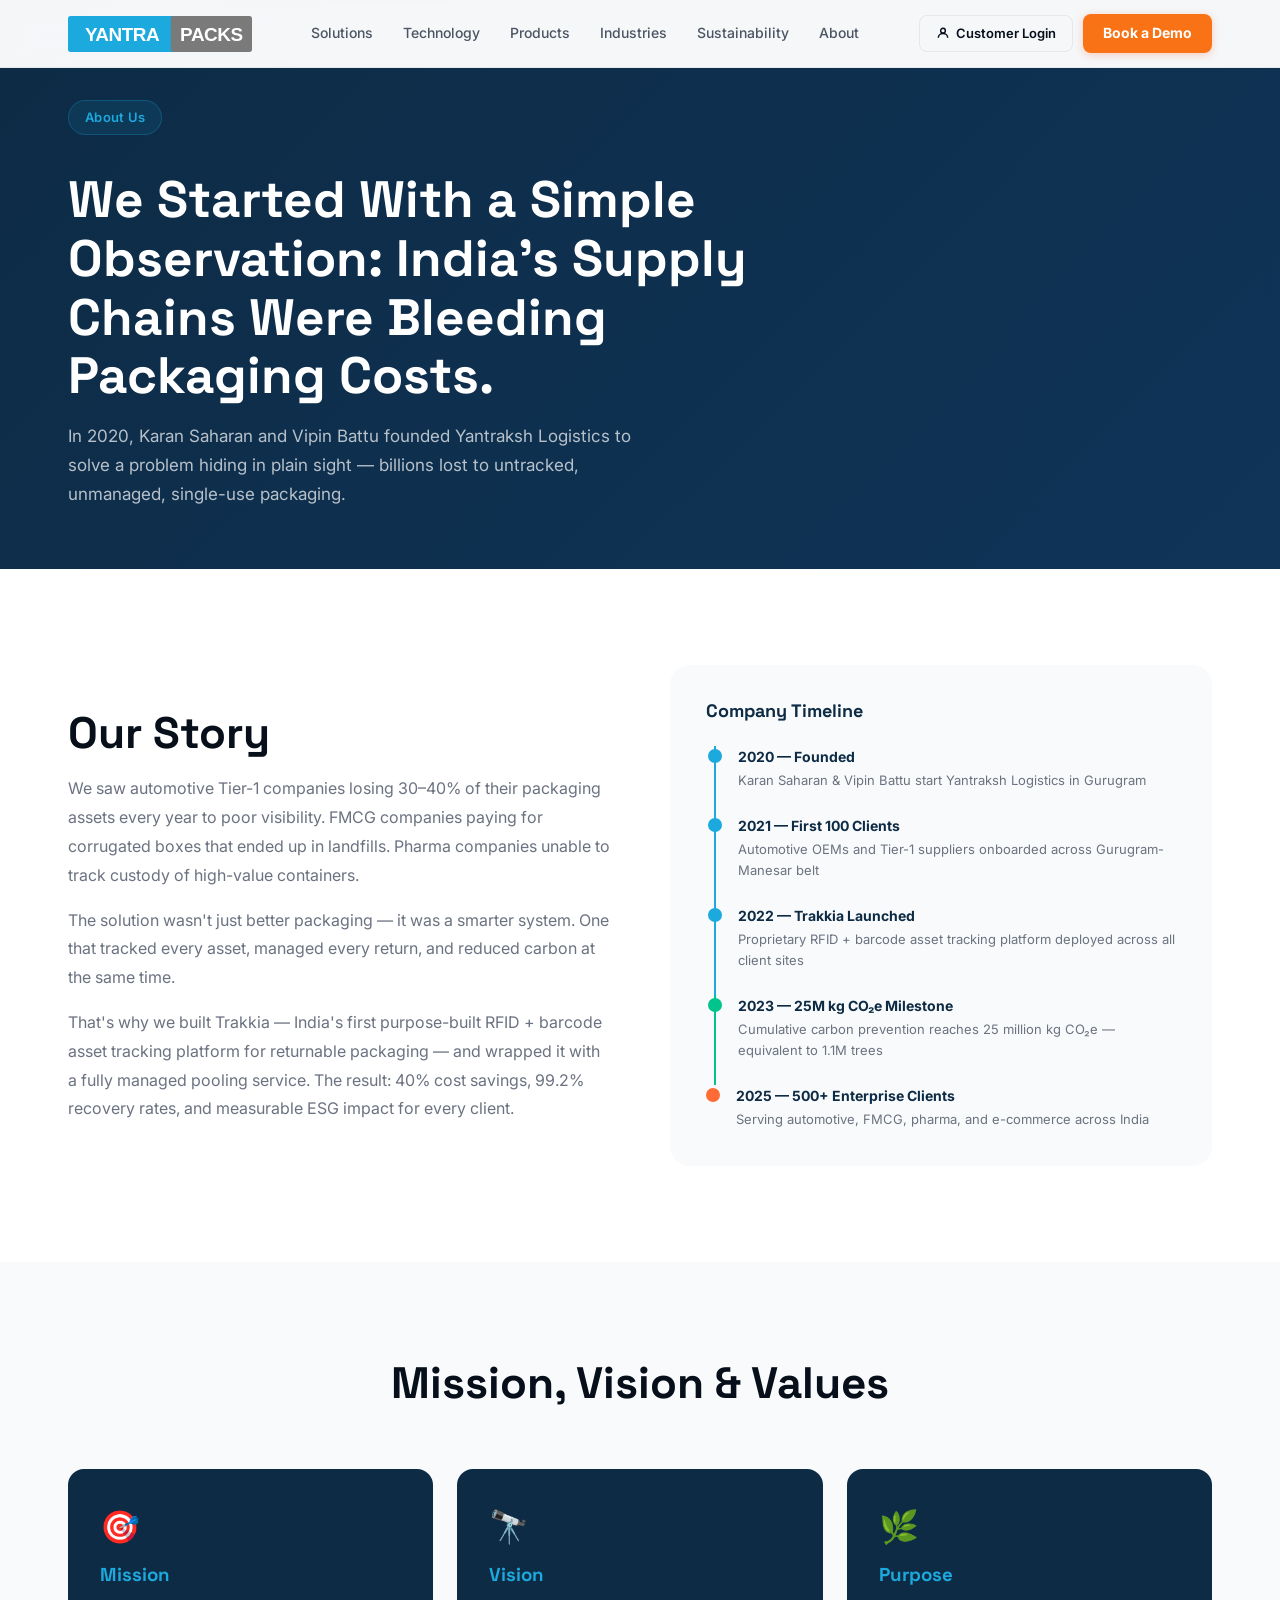
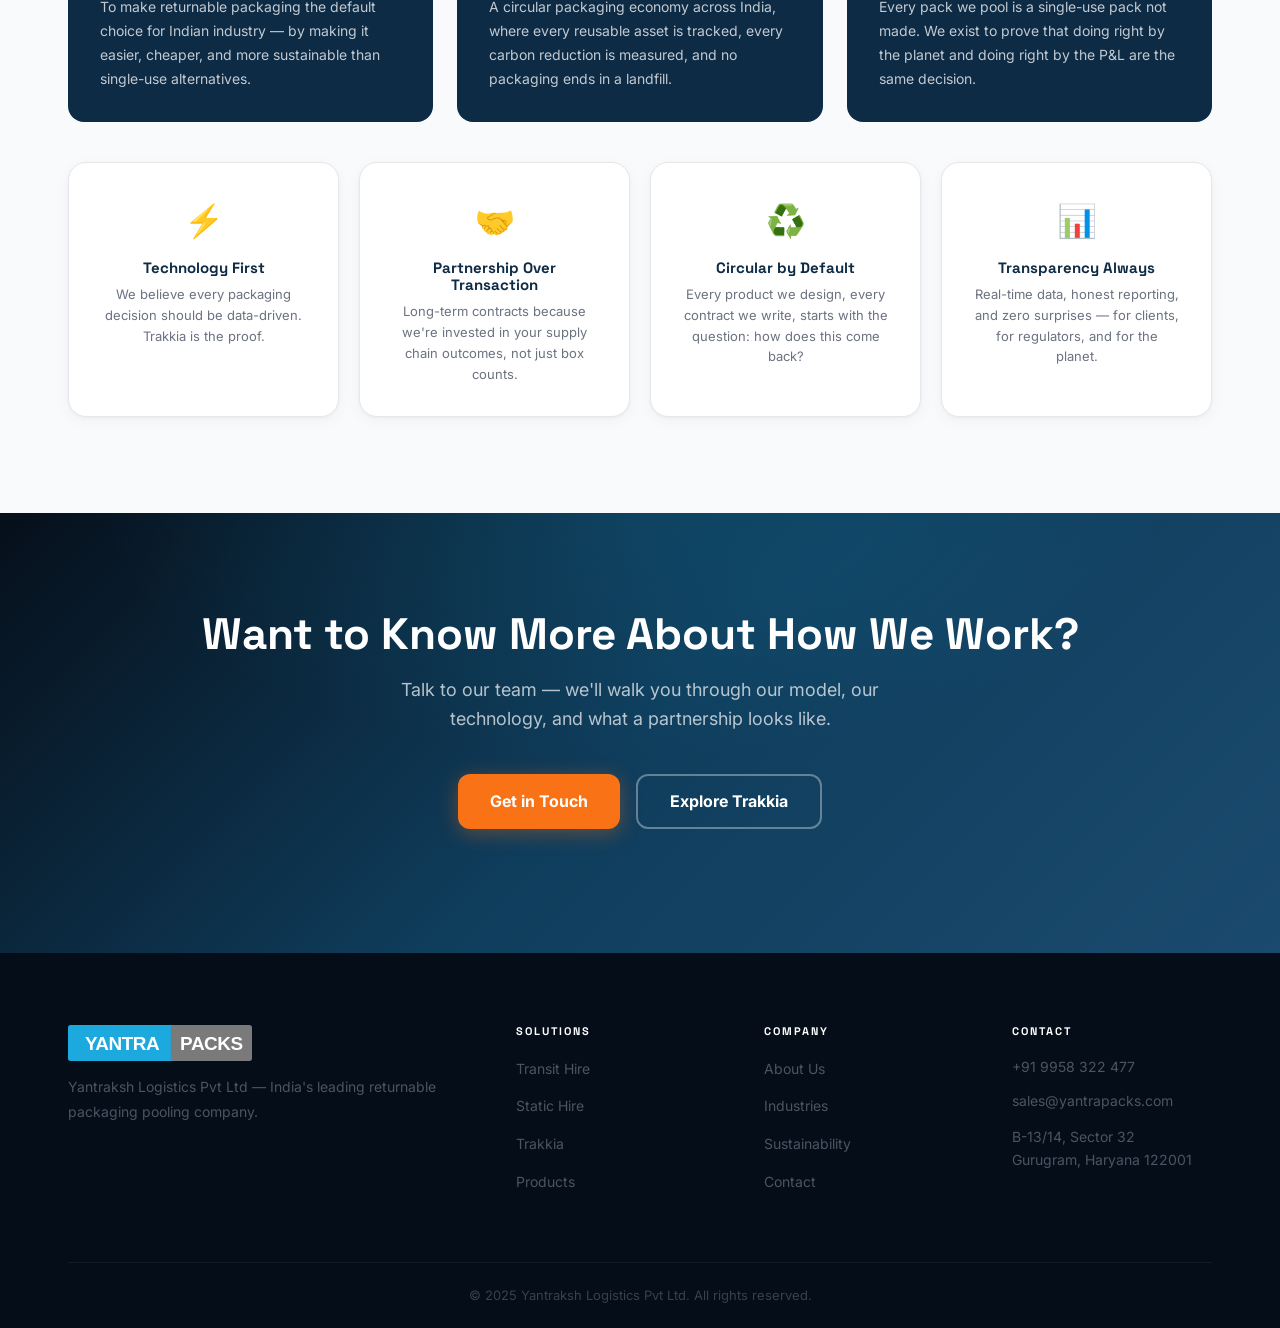
==== commit abc7a667: "Phase 5: Full redesign — industrial-premium layout, marquee, tabs, product scroll - index.html: hero" ====
--- a/about.html
+++ b/about.html
@@ -12,7 +12,7 @@
 <meta property="og:title" content="About Yantra Packs | Yantraksh Logistics Pvt Ltd">
 <meta property="og:type" content="website">
 </head><body>
-<nav class="navbar" id="navbar"><div class="container"><a href="index.html" class="nav-logo"><img src="images/logo.svg" alt="Yantra Packs — Packing Intelligence" height="44" style="display:block;"></a><div class="nav-links"><a href="solutions.html">Solutions</a><a href="technology.html">Technology</a><a href="products.html">Products</a><a href="industries.html">Industries</a><a href="sustainability.html">Sustainability</a><a href="about.html">About</a></div><div class="nav-actions"><a href="https://app.trakkia.com" target="_blank" rel="noopener" class="btn-login"><svg width="14" height="14" viewBox="0 0 24 24" fill="none" stroke="currentColor" stroke-width="2.5"><circle cx="12" cy="8" r="4"/><path d="M4 20c0-4 3.6-7 8-7s8 3 8 7"/></svg>Customer Login</a><a href="contact.html" class="btn-demo">Book a Demo</a></div><button class="hamburger" id="mb" aria-label="Menu"><svg width="22" height="22" fill="none" stroke="#374151" stroke-width="2.5" viewBox="0 0 24 24"><path d="M4 6h16M4 12h16M4 18h16"/></svg></button></div><div class="mobile-menu" id="mm"><a href="https://app.trakkia.com" target="_blank" class="mobile-login">🔐 Customer Login (app.trakkia.com)</a><a href="solutions.html">Solutions</a><a href="technology.html">Technology</a><a href="products.html">Products</a><a href="industries.html">Industries</a><a href="sustainability.html">Sustainability</a><a href="about.html">About</a><a href="contact.html">Book a Demo</a></div></nav>
+<nav class="navbar" id="navbar"><div class="container"><a href="index.html" class="nav-logo"><img src="images/logo-nav.svg" alt="Yantra Packs" height="36" style="display:block;"></a><div class="nav-links"><a href="solutions.html">Solutions</a><a href="technology.html">Technology</a><a href="products.html">Products</a><a href="industries.html">Industries</a><a href="sustainability.html">Sustainability</a><a href="about.html">About</a></div><div class="nav-actions"><a href="https://app.trakkia.com" target="_blank" rel="noopener" class="btn-login"><svg width="14" height="14" viewBox="0 0 24 24" fill="none" stroke="currentColor" stroke-width="2.5"><circle cx="12" cy="8" r="4"/><path d="M4 20c0-4 3.6-7 8-7s8 3 8 7"/></svg>Customer Login</a><a href="contact.html" class="btn-demo">Book a Demo</a></div><button class="hamburger" id="mb" aria-label="Menu"><svg width="22" height="22" fill="none" stroke="#374151" stroke-width="2.5" viewBox="0 0 24 24"><path d="M4 6h16M4 12h16M4 18h16"/></svg></button></div><div class="mobile-menu" id="mm"><a href="https://app.trakkia.com" target="_blank" class="mobile-login">🔐 Customer Login (app.trakkia.com)</a><a href="solutions.html">Solutions</a><a href="technology.html">Technology</a><a href="products.html">Products</a><a href="industries.html">Industries</a><a href="sustainability.html">Sustainability</a><a href="about.html">About</a><a href="contact.html">Book a Demo</a></div></nav>
 <section style="background:linear-gradient(135deg,#0D2B45,#0f3458);padding:100px 0 60px;">
   <div class="container">
     <span class="section-tag">About Us</span>
@@ -70,6 +70,6 @@
     <div class="cta-btns fu3"><a href="contact.html" class="btn-primary">Get in Touch</a><a href="technology.html" class="btn-outline-white">Explore Trakkia</a></div>
   </div>
 </section>
-<footer class="footer"><div class="container"><div class="footer-grid"><div><div class="nav-logo" style="margin-bottom:12px;"><img src="images/logo.svg" alt="Yantra Packs" height="40" style="display:block;"></div><p class="footer-tagline">Yantraksh Logistics Pvt Ltd — India's leading returnable packaging pooling company.</p></div><div><h4>Solutions</h4><ul><li><a href="solutions.html">Transit Hire</a></li><li><a href="solutions.html">Static Hire</a></li><li><a href="technology.html">Trakkia</a></li><li><a href="products.html">Products</a></li></ul></div><div><h4>Company</h4><ul><li><a href="about.html">About Us</a></li><li><a href="industries.html">Industries</a></li><li><a href="sustainability.html">Sustainability</a></li><li><a href="contact.html">Contact</a></li></ul></div><div><h4>Contact</h4><ul class="footer-contact"><li><a href="tel:+919958322477">+91 9958 322 477</a></li><li><a href="mailto:sales@yantrapacks.com">sales@yantrapacks.com</a></li><li style="margin-top:8px;line-height:1.7;">B-13/14, Sector 32<br>Gurugram, Haryana 122001</li></ul></div></div><div class="footer-bar">© 2025 Yantraksh Logistics Pvt Ltd. All rights reserved.</div></div></footer><script src="js/main.js"></script>
+<footer class="footer"><div class="container"><div class="footer-grid"><div><div class="nav-logo" style="margin-bottom:12px;"><img src="images/logo-nav.svg" alt="Yantra Packs" height="36" style="display:block;"></div><p class="footer-tagline">Yantraksh Logistics Pvt Ltd — India's leading returnable packaging pooling company.</p></div><div><h4>Solutions</h4><ul><li><a href="solutions.html">Transit Hire</a></li><li><a href="solutions.html">Static Hire</a></li><li><a href="technology.html">Trakkia</a></li><li><a href="products.html">Products</a></li></ul></div><div><h4>Company</h4><ul><li><a href="about.html">About Us</a></li><li><a href="industries.html">Industries</a></li><li><a href="sustainability.html">Sustainability</a></li><li><a href="contact.html">Contact</a></li></ul></div><div><h4>Contact</h4><ul class="footer-contact"><li><a href="tel:+919958322477">+91 9958 322 477</a></li><li><a href="mailto:sales@yantrapacks.com">sales@yantrapacks.com</a></li><li style="margin-top:8px;line-height:1.7;">B-13/14, Sector 32<br>Gurugram, Haryana 122001</li></ul></div></div><div class="footer-bar">© 2025 Yantraksh Logistics Pvt Ltd. All rights reserved.</div></div></footer><script src="js/main.js"></script>
 </body>
 </html>
--- a/css/style.css
+++ b/css/style.css
@@ -551,9 +551,151 @@
   .hero-btns { flex-direction: column; }
   .btn-primary, .btn-outline-white { width: 100%; justify-content: center; }
   .testimonial { padding: 32px 24px; }
+  .hero-dashboard-col { display: none !important; }
+  .ind-tabs-body { grid-template-columns: 1fr; }
+  .ind-tab-img { height: 220px; }
+  .prod-scroll { gap: 16px; padding: 0 16px; }
+  .prod-scroll-card { min-width: 200px; }
 }
 @media (max-width: 480px) {
-  .hero-stats { grid-template-columns: 1fr; }
+  .hero-stats { grid-template-columns: repeat(2,1fr); }
   .grid-6 { grid-template-columns: repeat(2,1fr); }
   .container { padding: 0 16px; }
 }
+
+/* ── Hero Dashboard Column ──────────────────────────── */
+.hero-dashboard-col { display: none; }
+@media (min-width: 900px) { .hero-dashboard-col { display: block; } }
+
+/* ── Logo Marquee ───────────────────────────────────── */
+.logo-marquee-section { background: #fff; padding: 40px 0; border-bottom: 1px solid var(--border); }
+.logo-marquee-label { text-align: center; font-size: 12px; font-weight: 700; color: #9ca3af; letter-spacing: 2px; text-transform: uppercase; margin-bottom: 28px; }
+.logo-marquee-wrap { overflow: hidden; position: relative; }
+.logo-marquee-wrap::before, .logo-marquee-wrap::after {
+  content: ""; position: absolute; top: 0; width: 120px; height: 100%; z-index: 2; pointer-events: none;
+}
+.logo-marquee-wrap::before { left: 0; background: linear-gradient(90deg, #fff 0%, transparent 100%); }
+.logo-marquee-wrap::after  { right: 0; background: linear-gradient(-90deg, #fff 0%, transparent 100%); }
+.logo-marquee { display: flex; align-items: center; gap: 56px; width: max-content;
+  animation: marqueeScroll 38s linear infinite; }
+.logo-marquee:hover { animation-play-state: paused; }
+@keyframes marqueeScroll { 0% { transform: translateX(0); } 100% { transform: translateX(-50%); } }
+.logo-item { flex-shrink: 0; height: 48px; display: flex; align-items: center; justify-content: center; }
+.logo-item img { height: 32px; max-width: 120px; object-fit: contain;
+  filter: grayscale(1) opacity(0.5); transition: all 0.35s ease; }
+.logo-item img:hover { filter: grayscale(0) opacity(1); transform: scale(1.1); }
+/* Text fallback tiles for logos not yet uploaded */
+.logo-tile { height: 32px; padding: 0 16px; background: var(--bg-light);
+  border: 1px solid var(--border); border-radius: 6px;
+  display: flex; align-items: center; justify-content: center;
+  font-size: 12px; font-weight: 700; color: var(--text-muted);
+  white-space: nowrap; letter-spacing: 0.5px;
+  filter: opacity(0.6); transition: all 0.3s; }
+.logo-tile:hover { filter: opacity(1); border-color: var(--primary); color: var(--primary); }
+
+/* ── Industry Tabs Section ──────────────────────────── */
+.ind-section { background: var(--bg-light); padding: 96px 0; }
+.ind-tabs-nav { display: flex; gap: 8px; flex-wrap: wrap; margin-bottom: 40px; }
+.ind-tab-btn {
+  padding: 10px 22px; border-radius: 99px; font-size: 14px; font-weight: 600;
+  border: 1.5px solid var(--border); color: var(--text-muted); background: #fff;
+  cursor: pointer; transition: all 0.2s; white-space: nowrap;
+}
+.ind-tab-btn:hover { border-color: var(--primary); color: var(--primary); }
+.ind-tab-btn.active {
+  background: var(--primary); border-color: var(--primary); color: #fff;
+  box-shadow: 0 4px 16px rgba(27,169,222,0.3);
+}
+.ind-tab-panel { display: none; }
+.ind-tab-panel.active { display: grid; grid-template-columns: 1fr 1fr; gap: 48px; align-items: center; }
+.ind-tab-img {
+  border-radius: 20px; overflow: hidden; height: 340px;
+  background: linear-gradient(135deg, var(--navy) 0%, #0d3458 100%);
+  display: flex; align-items: center; justify-content: center;
+  font-size: 80px; position: relative;
+}
+.ind-tab-img img { width: 100%; height: 100%; object-fit: cover; }
+.ind-tab-img-placeholder { font-size: 72px; }
+.ind-tab-tag { display: inline-flex; align-items: center; gap: 6px;
+  background: rgba(27,169,222,0.1); color: var(--primary);
+  border: 1px solid rgba(27,169,222,0.2);
+  padding: 5px 14px; border-radius: 99px; font-size: 12px; font-weight: 700;
+  margin-bottom: 16px; }
+.ind-tab-title { font-size: clamp(22px,3vw,32px); font-weight: 900; color: var(--navy); margin-bottom: 14px; line-height: 1.2; }
+.ind-tab-desc { font-size: 15px; color: var(--text-muted); line-height: 1.75; margin-bottom: 24px; }
+.ind-tab-stats { display: grid; grid-template-columns: repeat(3,1fr); gap: 16px; margin-bottom: 28px; }
+.ind-tab-stat { background: #fff; border: 1px solid var(--border); border-radius: 12px; padding: 16px 12px; text-align: center; }
+.ind-tab-stat .val { font-size: 22px; font-weight: 900; color: var(--primary); font-family: "Space Grotesk",sans-serif; }
+.ind-tab-stat .lbl { font-size: 11px; color: var(--text-muted); margin-top: 4px; }
+.ind-tab-skus { display: flex; flex-wrap: wrap; gap: 8px; }
+.ind-tab-sku { background: rgba(27,169,222,0.08); color: var(--primary); border: 1px solid rgba(27,169,222,0.2); padding: 5px 13px; border-radius: 99px; font-size: 12px; font-weight: 600; }
+
+/* ── Product Horizontal Scroll ──────────────────────── */
+.prod-scroll-section { background: #fff; padding: 96px 0; overflow: hidden; }
+.prod-scroll-wrap { position: relative; }
+.prod-scroll {
+  display: flex; gap: 24px; overflow-x: auto;
+  padding: 8px 0 24px; scroll-snap-type: x mandatory;
+  scrollbar-width: thin; scrollbar-color: var(--border) transparent;
+  -webkit-overflow-scrolling: touch;
+}
+.prod-scroll::-webkit-scrollbar { height: 4px; }
+.prod-scroll::-webkit-scrollbar-track { background: transparent; }
+.prod-scroll::-webkit-scrollbar-thumb { background: var(--border); border-radius: 99px; }
+.prod-scroll-card {
+  min-width: 240px; max-width: 240px; scroll-snap-align: start;
+  background: #fff; border-radius: 18px; border: 1px solid var(--border);
+  box-shadow: 0 2px 8px rgba(0,0,0,0.05); overflow: hidden;
+  transition: all 0.3s cubic-bezier(0.34,1.2,0.64,1); flex-shrink: 0;
+}
+.prod-scroll-card:hover { transform: translateY(-4px); box-shadow: 0 12px 32px rgba(0,0,0,0.1); border-color: rgba(27,169,222,0.25); }
+.prod-scroll-img {
+  width: 100%; height: 160px; object-fit: cover; display: block;
+  background: linear-gradient(135deg, #f0f7fc 0%, #e0f0f8 100%);
+}
+.prod-scroll-img-placeholder {
+  width: 100%; height: 160px;
+  background: linear-gradient(135deg, rgba(27,169,222,0.08) 0%, rgba(27,169,222,0.03) 100%);
+  display: flex; align-items: center; justify-content: center; font-size: 52px;
+}
+.prod-scroll-body { padding: 18px; }
+.prod-scroll-badge { display: inline-flex; align-items: center; gap: 4px; background: rgba(27,169,222,0.1); color: var(--primary); font-size: 10px; font-weight: 700; padding: 3px 10px; border-radius: 99px; margin-bottom: 8px; }
+.prod-scroll-name { font-size: 14px; font-weight: 800; color: var(--navy); margin-bottom: 6px; line-height: 1.3; }
+.prod-scroll-ind { font-size: 11px; color: #9ca3af; }
+.prod-scroll-arrows { display: flex; gap: 8px; margin-top: 24px; }
+.prod-scroll-arrow { width: 40px; height: 40px; border-radius: 10px; border: 1.5px solid var(--border); background: #fff; cursor: pointer; display: flex; align-items: center; justify-content: center; transition: all 0.2s; }
+.prod-scroll-arrow:hover { border-color: var(--primary); color: var(--primary); background: rgba(27,169,222,0.06); }
+
+/* ── SVG Icon Cards ─────────────────────────────────── */
+.icon-card-svg { width: 48px; height: 48px; margin-bottom: 18px; }
+
+/* ── Tool Strip (CSS-based, no inline JS) ───────────── */
+.tool-strip { background: #fff; border-bottom: 1px solid #f0f0f0; }
+.tool-strip-inner { display: flex; align-items: stretch; flex-wrap: wrap; }
+.tool-strip-item {
+  flex: 1; min-width: 240px; display: flex; align-items: center; gap: 16px;
+  padding: 18px 24px; text-decoration: none; transition: background 0.2s;
+}
+.tool-strip-item:first-child { border-right: 1px solid #f0f0f0; }
+.tool-strip-item:hover { background: #fafafa; }
+.tool-strip-item.orange:hover { background: #fff8f5; }
+.tool-strip-item.blue:hover { background: #f0f9ff; }
+.tool-strip-icon { width: 42px; height: 42px; border-radius: 10px; display: flex; align-items: center; justify-content: center; flex-shrink: 0; }
+.tool-strip-icon.orange { background: linear-gradient(135deg,#F97316,#fb923c); }
+.tool-strip-icon.blue   { background: linear-gradient(135deg,#1BA9DE,#0090c0); }
+.tool-strip-title { font-size: 13px; font-weight: 800; color: #111827; font-family:"Space Grotesk",sans-serif; letter-spacing: 0.5px; }
+.tool-strip-badge { display: inline-block; font-size: 10px; padding: 2px 7px; border-radius: 99px; font-weight: 700; margin-left: 6px; }
+.tool-strip-badge.orange { background: #F97316; color: #fff; }
+.tool-strip-badge.blue   { background: #1BA9DE; color: #fff; }
+.tool-strip-sub { font-size: 12px; color: #9ca3af; margin-top: 2px; }
+.tool-strip-arrow { margin-left: auto; font-size: 18px; transition: transform 0.2s; }
+.tool-strip-item.orange .tool-strip-arrow { color: #F97316; }
+.tool-strip-item.blue   .tool-strip-arrow { color: #1BA9DE; }
+.tool-strip-item:hover .tool-strip-arrow { transform: translateX(3px); }
+
+/* ── Section dividers ───────────────────────────────── */
+.section-wave { display: block; width: 100%; line-height: 0; }
+
+/* ── Responsive: Industry tabs ──────────────────────── */
+.ind-tabs-body { display: grid; }
+@media (min-width: 768px) { .ind-tab-panel.active { display: grid; } }
